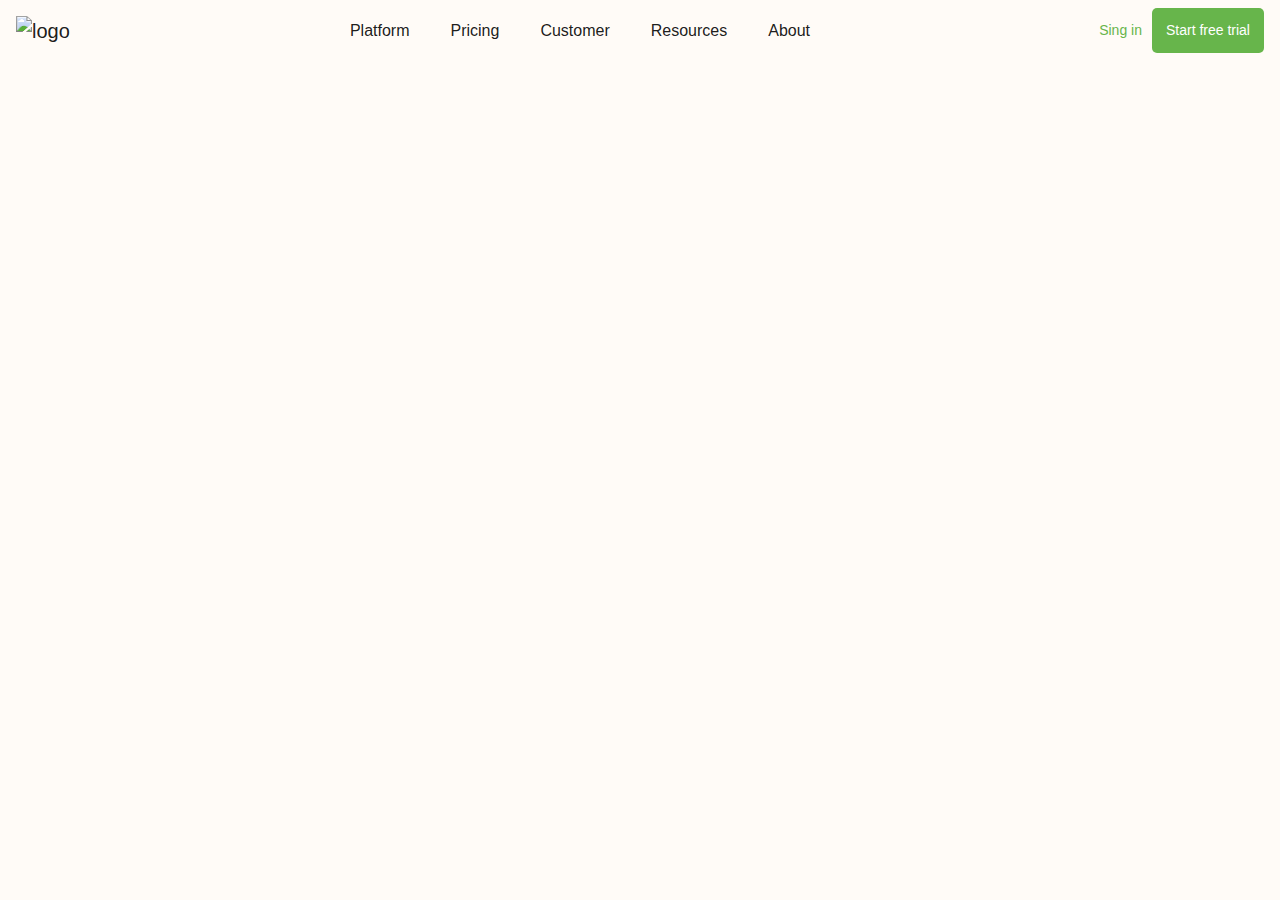
==== pricing.html @ 15e3e89c "Se agrega archivo de pricing y su css" ====
<!DOCTYPE html>
<html lang="en">
 <head>
    <meta charset="UTF-8">
    <meta name="viewport" content="width=device-width, initial-scale=1.0">
    <link href="https://fonts.googleapis.com/css2?family=Open+Sans&display=swap" rel="stylesheet"> 
     
    <link rel="stylesheet" href="https://stackpath.bootstrapcdn.com/bootstrap/4.4.1/css/bootstrap.min.css" integrity="sha384-Vkoo8x4CGsO3+Hhxv8T/Q5PaXtkKtu6ug5TOeNV6gBiFeWPGFN9MuhOf23Q9Ifjh" crossorigin="anonymous"><link href='https://fonts.googleapis.com/css?family=Alegreya Sans' rel='stylesheet'>
    <title>Matcha- Pricing</title>
    <link rel="stylesheet" href="pricing.css">
 </head>
 <body>
    <section class="nav">
        <nav class="navbar fixed-top navbar-expand-lg navbar-light ">
            <a class="navbar-brand" href="index.html">
                <img src="https://getmatcha.com/wp-content/themes/getmatcha/img/footer_logo.svg" alt="logo">
            </a>
            <button class="navbar-toggler" type="button" data-toggle="collapse" data-target="#navbarSupportedContent" aria-controls="navbarSupportedContent" aria-expanded="false" aria-label="Toggle navigation">
              <span class="navbar-toggler-icon"></span>
            </button>
          
            <div class="collapse navbar-collapse" id="navbarSupportedContent">
              <ul class="navbar-nav mx-auto">
                <li class="nav-item active">
                  <a class="nav-link" href="#">Platform <span class="sr-only">(current)</span></a>
                </li>
                <li class="nav-item active">
                  <a class="nav-link" href="#">Pricing</a>
                </li>
                <li class="nav-item active">
                    <a class="nav-link" href="#">Customer</a>
                </li>
                <li class="nav-item active">
                    <a class="nav-link" href="#">Resources</a>
                </li>
                <li class="nav-item active">
                    <a class="nav-link" href="#">About</a>
                </li>
                <!-- <li class="nav-item dropdown">
                  <a class="nav-link dropdown-toggle" href="#" id="navbarDropdown" role="button" data-toggle="dropdown" aria-haspopup="true" aria-expanded="false">
                    Dropdown
                  </a>
                  <div class="dropdown-menu" aria-labelledby="navbarDropdown">
                    <a class="dropdown-item" href="#">Action</a>
                    <a class="dropdown-item" href="#">Another action</a>
                    <div class="dropdown-divider"></div>
                    <a class="dropdown-item" href="#">Something else here</a>
                  </div>
                </li>
                <li class="nav-item">
                  <a class="nav-link disabled" href="#" tabindex="-1" aria-disabled="true">Disabled</a>
                </li> -->
              </ul>
              <form class="form-inline my-2 my-lg-0 userActions justify-content-end">
                <a href="">Sing in</a>
                <button type="submit">Start free trial </button>
              </form>
            </div>
          </nav>
    
    <script src="https://code.jquery.com/jquery-3.4.1.slim.min.js" integrity="sha384-J6qa4849blE2+poT4WnyKhv5vZF5SrPo0iEjwBvKU7imGFAV0wwj1yYfoRSJoZ+n" crossorigin="anonymous"></script>
    <script src="https://cdn.jsdelivr.net/npm/popper.js@1.16.0/dist/umd/popper.min.js" integrity="sha384-Q6E9RHvbIyZFJoft+2mJbHaEWldlvI9IOYy5n3zV9zzTtmI3UksdQRVvoxMfooAo" crossorigin="anonymous"></script>
    <script src="https://stackpath.bootstrapcdn.com/bootstrap/4.4.1/js/bootstrap.min.js" integrity="sha384-wfSDF2E50Y2D1uUdj0O3uMBJnjuUD4Ih7YwaYd1iqfktj0Uod8GCExl3Og8ifwB6" crossorigin="anonymous"></script>
 </body>
</html>
---- pricing.css ----
*{
    box-sizing: border-box;
    margin: 0;
    padding: 0;
}
body{
    background-color: #fffbf7;

}
.navbar {
    width: 100%;
    background-color: #fffbf7; 
  }

.nav_header{
    position: fixed;
    z-index: 100;
    top: 0;
    left: 0;
    right: 0;
    background-color: #fffbf7;
}
header{
    /*display: flex;*/
    margin-top: 20px;
    margin-left: 15px;
    margin-right: 15px;
    margin-bottom: 20px ;
    font-family: sans-serif;
    height: 45px;
    font-size: 0;
}
header>*{
    display: inline-block;
    height: 100%;
    vertical-align: middle;
    line-height: 45px;
}
.ulist{
    list-style: none;
}
ul li{
    display: inline-block;
    color: #025157;
    padding-right: 25px;
}
a{
    text-decoration: none;
    color: black;
}
.nav_bar{
    width: 70%;
    text-align: center;
    font-size: 16px;
}
.userActions{
    /* width: 15%; */
    text-align: right;
    font-size: 14px;
}
/* .userActions>*{
    margin-left: 10px;
    margin-right: 10px;
} */
.userActions a{
    color: #67b54b;
}
.userActions button{
    color: white;
    background-color: #67b54b;
    padding: 12px 14px 12px 14px;
    border: none;
    border-radius: 5px;
    margin-left: 10px;
}
.logo{
   width: 15%;
}
.logo>img{
    height: 100%;
}
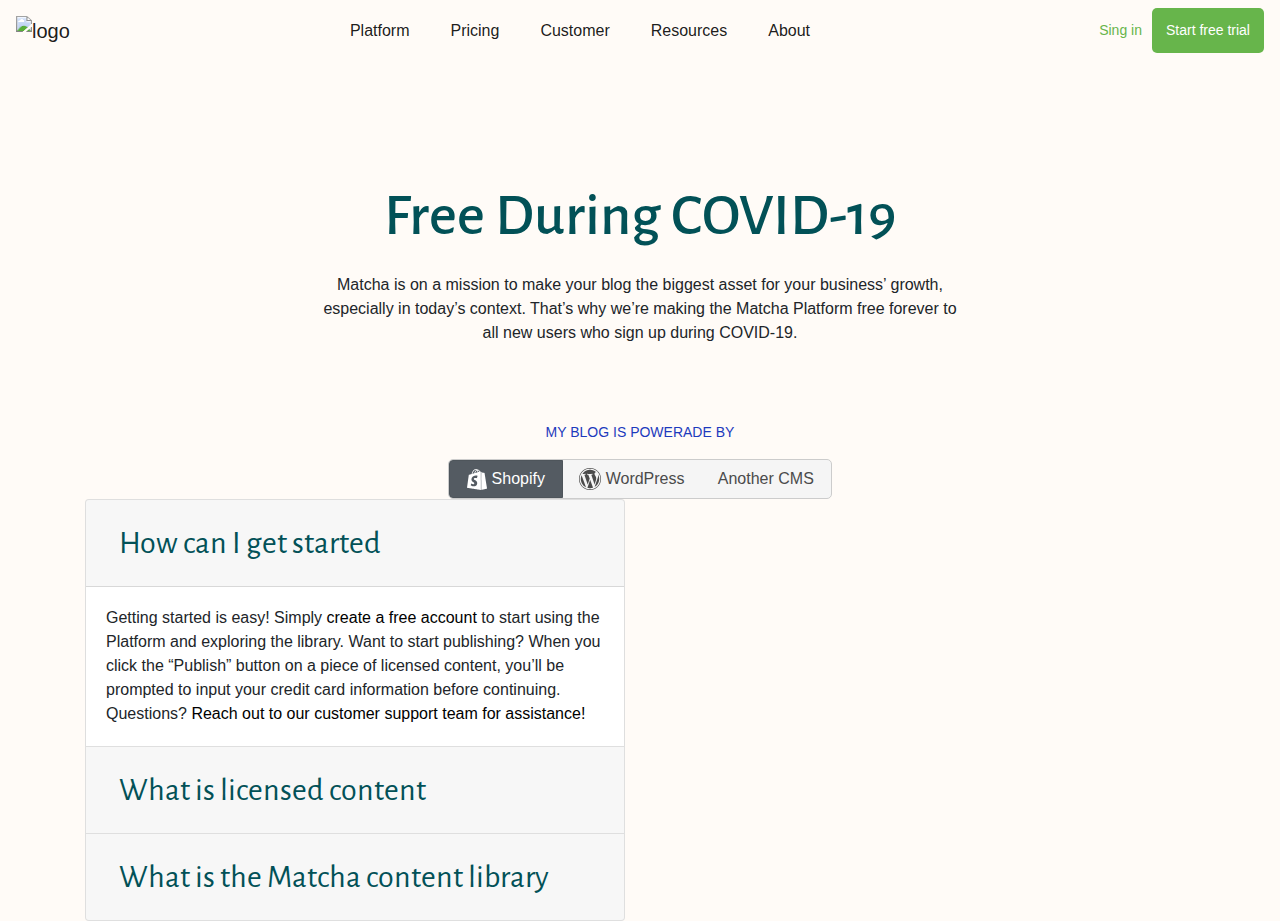
==== commit 8094e6dc: "se agrega seccion de Faq" ====
--- a/pricing.html
+++ b/pricing.html
@@ -4,10 +4,11 @@
     <meta charset="UTF-8">
     <meta name="viewport" content="width=device-width, initial-scale=1.0">
     <link href="https://fonts.googleapis.com/css2?family=Open+Sans&display=swap" rel="stylesheet"> 
-     
+    <link href='https://fonts.googleapis.com/css?family=Alegreya Sans' rel='stylesheet'>
     <link rel="stylesheet" href="https://stackpath.bootstrapcdn.com/bootstrap/4.4.1/css/bootstrap.min.css" integrity="sha384-Vkoo8x4CGsO3+Hhxv8T/Q5PaXtkKtu6ug5TOeNV6gBiFeWPGFN9MuhOf23Q9Ifjh" crossorigin="anonymous"><link href='https://fonts.googleapis.com/css?family=Alegreya Sans' rel='stylesheet'>
+    <link rel="stylesheet" href="pricing.css">
     <title>Matcha- Pricing</title>
-    <link rel="stylesheet" href="pricing.css">
+    
  </head>
  <body>
     <section class="nav">
@@ -57,7 +58,122 @@
               </form>
             </div>
           </nav>
-    
+        </section>
+        <main class="pricing">
+            <h1>Free During COVID-19</h1>
+            <p>Matcha is on a mission to make your blog the biggest asset for your
+                business’ growth, especially in today’s context. That’s why we’re
+                making the Matcha Platform free forever to all new users who sign up
+                during COVID-19.</p>
+             <p class="power">MY BLOG IS POWERADE BY</p>
+             <form action="">
+                <div class="btn-group buttons" role="group" aria-label="Basic example">
+                    <button type="button" class="btn btn-secondary active"><svg width="20" height="21" fill="none" xmlns="http://www.w3.org/2000/svg">
+                        <path
+                          fill-rule="evenodd"
+                          clip-rule="evenodd"
+                          d="M8.571.038c0 .02-.073.038-.163.038-.09 0-.163.017-.163.037 0 .021-.055.038-.123.038C8.055.151 8 .168 8 .19c0 .02-.037.038-.082.038-.045 0-.081.017-.081.037 0 .021-.033.038-.073.038-.04 0-.099.034-.131.076-.033.041-.088.075-.123.075s-.09.034-.122.076c-.033.041-.083.075-.112.075-.064 0-.99.851-.99.91 0 .023-.055.09-.123.148-.067.058-.122.13-.122.158 0 .028-.037.076-.082.106-.045.03-.081.085-.081.122 0 .037-.019.067-.041.067-.023 0-.041.03-.041.067 0 .037-.037.092-.082.122-.045.03-.081.085-.081.122 0 .037-.019.067-.041.067-.023 0-.041.034-.041.075 0 .042-.018.076-.04.076-.023 0-.042.034-.042.075 0 .042-.018.076-.04.076-.023 0-.041.034-.041.075 0 .042-.019.076-.041.076-.023 0-.04.034-.04.076 0 .041-.02.075-.042.075-.022 0-.04.051-.04.113 0 .063-.019.114-.041.114-.023 0-.041.034-.041.075 0 .042-.019.076-.041.076-.022 0-.04.05-.04.113 0 .062-.02.113-.042.113-.022 0-.04.051-.04.114 0 .062-.019.113-.041.113-.023 0-.041.051-.041.113 0 .063-.018.114-.04.114-.023 0-.042.05-.042.113 0 .062-.018.113-.04.113-.023 0-.041.068-.041.151 0 .083-.019.151-.041.151-.023 0-.04.085-.04.19 0 .184-.004.188-.123.188-.068 0-.123.017-.123.038 0 .02-.055.038-.122.038-.068 0-.123.017-.123.037 0 .021-.055.038-.122.038-.068 0-.123.017-.123.038 0 .02-.073.038-.163.038-.09 0-.163.017-.163.038 0 .02-.055.037-.123.037-.067 0-.122.017-.122.038 0 .02-.055.038-.123.038-.067 0-.122.017-.122.038 0 .02-.055.037-.122.037-.068 0-.123.017-.123.038 0 .02-.055.038-.122.038-.068 0-.123.017-.123.038 0 .02-.073.037-.163.037-.09 0-.163.017-.163.038 0 .021-.037.038-.082.038-.045 0-.082.017-.082.038 0 .02-.028.038-.063.038-.099 0-.263.175-.263.281 0 .053-.018.096-.04.096-.024 0-.042.114-.042.265 0 .15-.017.264-.04.264-.024 0-.041.126-.041.302s-.017.302-.041.302-.041.126-.041.303c0 .176-.017.302-.04.302-.024 0-.042.113-.042.264 0 .151-.017.264-.04.264-.024 0-.041.126-.041.303 0 .176-.017.302-.041.302s-.04.126-.04.302-.018.302-.042.302c-.023 0-.04.126-.04.302 0 .177-.018.302-.041.302-.024 0-.041.114-.041.265 0 .15-.018.264-.041.264-.024 0-.04.126-.04.302 0 .177-.018.303-.042.303-.023 0-.04.125-.04.302 0 .176-.017.302-.041.302s-.041.113-.041.264c0 .151-.018.265-.04.265-.025 0-.042.126-.042.302s-.017.302-.04.302c-.024 0-.041.126-.041.302s-.017.302-.041.302-.04.126-.04.302c0 .177-.018.302-.042.302-.023 0-.04.114-.04.265 0 .151-.018.264-.041.264-.024 0-.041.126-.041.303 0 .176-.017.302-.041.302s-.04.125-.04.302c0 .176-.018.302-.042.302-.023 0-.04.126-.04.302s-.017.302-.041.302-.041.114-.041.265c0 .15-.018.264-.04.264-.025 0-.042.126-.042.302 0 .177-.017.302-.04.302-.024 0-.041.126-.041.302 0 .177-.017.303-.041.303-.023 0-.041.085-.041.189v.188h.204c.112 0 .204.017.204.038 0 .02.092.038.204.038.112 0 .204.017.204.038 0 .02.11.037.245.037.136 0 .245.017.245.038 0 .021.109.038.245.038s.245.017.245.038c0 .02.109.037.245.037s.245.017.245.038c0 .021.092.038.204.038.112 0 .204.017.204.038 0 .02.109.038.245.038s.245.016.245.037c0 .021.109.038.245.038s.244.017.244.038c0 .02.11.038.245.038.136 0 .245.016.245.037 0 .021.11.038.245.038.136 0 .245.017.245.038 0 .02.092.038.204.038.112 0 .204.017.204.037 0 .021.11.038.245.038.136 0 .245.017.245.038 0 .021.109.038.245.038s.245.017.245.038c0 .02.109.037.245.037s.245.017.245.038c0 .021.108.038.245.038.136 0 .244.017.244.038 0 .02.092.037.204.037.113 0 .205.017.205.038 0 .021.108.038.244.038.137 0 .245.017.245.038 0 .02.11.037.245.037.136 0 .245.017.245.038 0 .021.109.038.245.038s.245.017.245.038c0 .02.092.038.204.038.112 0 .204.017.204.037 0 .021.109.038.245.038s.245.017.245.038c0 .02.109.038.245.038s.245.017.245.037c0 .021.109.038.245.038s.244.017.244.038c0 .021.11.038.245.038.136 0 .245.017.245.037 0 .021.092.038.204.038.113 0 .205.017.205.038 0 .021.108.038.244.038s.245.017.245.038c0 .02.11.037.245.037.136 0 .245.017.245.038 0 .021.109.038.245.038s.245.017.245.038c0 .02.092.037.204.037.112 0 .204.018.204.038 0 .021.073.038.163.038h.164v-9.237c0-7.956-.008-9.245-.059-9.292-.067-.062-.186-.072-.186-.016 0 .02-.055.038-.123.038-.067 0-.122.017-.122.038 0 .02-.055.037-.123.037-.067 0-.122.017-.122.038 0 .02-.037.038-.082.038-.054 0-.081-.025-.081-.076 0-.041-.019-.075-.041-.075-.023 0-.041-.051-.041-.113 0-.063-.018-.114-.04-.114-.023 0-.042-.034-.042-.075 0-.042-.018-.076-.04-.076-.023 0-.041-.034-.041-.075 0-.042-.019-.076-.041-.076-.023 0-.04-.034-.04-.076 0-.041-.02-.075-.042-.075-.022 0-.04-.03-.04-.067 0-.037-.037-.092-.082-.122-.045-.03-.082-.076-.082-.103 0-.069-.597-.615-.673-.615-.034 0-.061-.017-.061-.037 0-.021-.037-.038-.082-.038-.045 0-.082-.017-.082-.038 0-.02-.037-.038-.081-.038-.045 0-.082-.017-.082-.037 0-.021-.073-.038-.163-.038-.09 0-.164-.017-.164-.038 0-.021-.117-.038-.269-.038-.247 0-.279-.01-.384-.113-.063-.062-.14-.113-.17-.113-.031 0-.083-.034-.115-.076C10.049.261 9.99.227 9.95.227c-.04 0-.072-.017-.072-.038 0-.02-.037-.038-.082-.038-.045 0-.082-.017-.082-.038 0-.02-.055-.037-.122-.037-.068 0-.123-.017-.123-.038C9.47.015 9.293 0 9.02 0c-.272 0-.449.015-.449.038zm.572.68c0 .02.065.037.146.037.08 0 .173.026.207.057.054.05.054.063 0 .113a.213.213 0 01-.117.057c-.03 0-.081.034-.114.076-.032.041-.082.075-.112.075-.064 0-.5.397-.5.456 0 .024-.055.09-.122.148-.068.059-.123.13-.123.158 0 .029-.037.077-.081.107-.045.03-.082.08-.082.113 0 .032-.037.083-.082.113-.045.03-.081.085-.081.122 0 .037-.019.067-.041.067-.023 0-.041.034-.041.076 0 .041-.018.075-.04.075-.023 0-.042.034-.042.076 0 .041-.018.075-.04.075-.023 0-.041.034-.041.076 0 .042-.019.075-.041.075-.023 0-.04.034-.04.076 0 .042-.02.076-.042.076-.022 0-.04.05-.04.113 0 .062-.019.113-.041.113-.023 0-.041.051-.041.114 0 .062-.019.113-.041.113-.022 0-.04.05-.04.113 0 .062-.02.113-.042.113-.022 0-.04.068-.04.152 0 .083-.019.15-.041.15-.023 0-.041.044-.041.098 0 .124-.088.205-.222.205-.057 0-.105.017-.105.038 0 .02-.055.037-.122.037s-.122.017-.122.038c0 .02-.056.038-.123.038s-.122.017-.122.038c0 .02-.055.037-.123.037-.067 0-.122.017-.122.038 0 .02-.055.038-.123.038-.067 0-.122.017-.122.038 0 .02-.074.037-.163.037-.09 0-.164.017-.164.038 0 .021-.055.038-.122.038-.109 0-.123-.013-.123-.113 0-.063.019-.114.041-.114.023 0 .041-.05.041-.113 0-.062.018-.113.04-.113.023 0 .042-.051.042-.114 0-.062.018-.113.04-.113.023 0 .041-.05.041-.113 0-.062.019-.113.041-.113.023 0 .04-.034.04-.076 0-.042.02-.076.042-.076.022 0 .04-.05.04-.113 0-.062.019-.113.041-.113.023 0 .041-.034.041-.076 0-.041.019-.075.041-.075.022 0 .04-.034.04-.076 0-.041.02-.075.042-.075.022 0 .04-.034.04-.076 0-.041.019-.075.041-.075.023 0 .041-.034.041-.076 0-.042.018-.076.04-.076.023 0 .042-.03.042-.067 0-.037.036-.091.081-.121.045-.03.082-.085.082-.122 0-.037.018-.067.04-.067.023 0 .042-.027.042-.06 0-.034.055-.109.122-.167.067-.058.123-.126.123-.15 0-.026.055-.094.122-.152.067-.058.122-.125.122-.148 0-.059.6-.607.664-.607.03 0 .08-.034.112-.076.032-.041.087-.075.122-.075s.09-.034.123-.076c.032-.042.091-.076.131-.076.04 0 .073-.017.073-.037 0-.021.055-.038.122-.038.068 0 .123-.017.123-.038 0-.02.092-.038.204-.038.112 0 .204-.017.204-.037 0-.021.055-.038.122-.038.068 0 .123.017.123.038zm1.959.68c0 .02.037.037.082.037.045 0 .081.017.081.038 0 .02.028.038.063.038.076 0 .427.318.427.387 0 .027.037.074.082.104.045.03.081.084.081.121 0 .037.019.068.041.068.023 0 .041.034.041.075 0 .042.018.076.04.076.023 0 .042.034.042.075 0 .042.018.076.04.076.023 0 .041.034.041.075 0 .042.019.076.041.076.022 0 .04.05.04.113 0 .088-.017.113-.08.113-.046 0-.082.018-.082.038 0 .021-.056.038-.123.038s-.122.017-.122.038c0 .02-.074.038-.163.038-.09 0-.164.017-.164.037 0 .021-.073.038-.163.038h-.163v-.415c0-.252-.016-.416-.041-.416-.023 0-.041-.1-.041-.226s-.018-.227-.04-.227c-.023 0-.042-.051-.042-.113 0-.063-.018-.114-.04-.114-.023 0-.041-.05-.041-.113 0-.088.018-.113.081-.113.045 0 .082.017.082.037zm-.956.091c.032.03.058.098.058.151 0 .054.018.097.04.097.023 0 .042.068.042.151 0 .084.018.152.04.152.023 0 .041.1.041.226s.018.227.041.227c.025 0 .041.176.041.453v.453h-.123c-.067 0-.122.017-.122.038 0 .02-.055.038-.122.038-.068 0-.123.017-.123.038 0 .02-.055.037-.122.037-.068 0-.123.017-.123.038 0 .02-.055.038-.122.038-.068 0-.123.017-.123.038 0 .02-.073.037-.163.037-.09 0-.163.017-.163.038 0 .021-.055.038-.123.038-.067 0-.122.017-.122.038 0 .02-.055.038-.122.038-.068 0-.123.017-.123.037 0 .021-.055.038-.122.038-.068 0-.123.017-.123.038 0 .02-.055.038-.122.038-.068 0-.123-.017-.123-.038 0-.021.019-.038.041-.038.023 0 .04-.068.04-.151 0-.083.02-.151.042-.151.022 0 .04-.034.04-.076 0-.041.019-.075.041-.075.023 0 .041-.051.041-.113 0-.063.019-.114.041-.114.022 0 .04-.034.04-.075 0-.042.02-.076.042-.076.022 0 .04-.034.04-.075 0-.042.019-.076.041-.076.023 0 .041-.034.041-.076 0-.041.018-.075.04-.075.023 0 .042-.034.042-.076 0-.041.018-.075.04-.075.023 0 .041-.03.041-.067 0-.037.037-.092.082-.122.045-.03.082-.077.082-.106 0-.028.073-.116.163-.196.09-.08.163-.165.163-.189 0-.056.103-.151.164-.151.025 0 .117-.068.203-.151.087-.083.186-.151.222-.151.035 0 .064-.017.064-.038 0-.056.12-.046.187.016zm4.14 10.295v9.14h.122c.068 0 .123-.017.123-.037 0-.021.073-.038.163-.038.09 0 .163-.017.163-.038 0-.02.074-.038.163-.038.09 0 .164-.017.164-.037 0-.021.091-.038.204-.038.112 0 .204-.017.204-.038 0-.02.073-.038.163-.038.09 0 .163-.017.163-.038 0-.02.074-.037.164-.037.09 0 .163-.017.163-.038 0-.02.073-.038.163-.038.09 0 .163-.017.163-.038 0-.02.074-.037.164-.037.09 0 .163-.017.163-.038 0-.02.073-.038.163-.038.09 0 .163-.017.163-.038 0-.02.074-.037.164-.037.09 0 .163-.017.163-.038 0-.02.074-.038.163-.038.09 0 .164-.017.164-.038 0-.02.073-.038.163-.038.09 0 .163-.017.163-.037 0-.021.074-.038.163-.038.09 0 .164-.017.164-.038 0-.02.073-.038.163-.038.09 0 .163-.017.163-.037 0-.021.074-.038.163-.038.09 0 .164-.017.164-.038 0-.02.073-.038.163-.038.09 0 .163-.017.163-.037 0-.021.074-.038.163-.038.09 0 .164-.017.164-.038 0-.02.037-.038.081-.038.075 0 .082-.025.082-.302 0-.176-.017-.302-.04-.302-.024 0-.042-.1-.042-.227 0-.126-.018-.226-.04-.226-.024 0-.041-.114-.041-.265 0-.15-.018-.264-.041-.264-.023 0-.04-.113-.04-.264 0-.151-.018-.265-.042-.265-.023 0-.04-.113-.04-.264 0-.151-.018-.265-.041-.265-.023 0-.041-.1-.041-.226s-.018-.227-.041-.227c-.023 0-.04-.113-.04-.264 0-.151-.018-.265-.042-.265-.023 0-.04-.113-.04-.264 0-.151-.018-.264-.041-.264-.024 0-.041-.114-.041-.265 0-.15-.018-.264-.04-.264-.024 0-.042-.1-.042-.227 0-.126-.018-.226-.04-.226-.024 0-.041-.114-.041-.265 0-.15-.018-.264-.041-.264-.023 0-.041-.114-.041-.265 0-.15-.018-.264-.04-.264-.024 0-.042-.113-.042-.264 0-.151-.017-.265-.04-.265s-.041-.1-.041-.226-.018-.227-.041-.227c-.023 0-.04-.113-.04-.264 0-.151-.018-.265-.042-.265-.023 0-.04-.113-.04-.264 0-.151-.018-.264-.041-.264-.024 0-.041-.114-.041-.265 0-.151-.018-.264-.04-.264-.024 0-.042-.114-.042-.265 0-.15-.017-.264-.04-.264s-.041-.1-.041-.227c0-.126-.018-.226-.041-.226-.023 0-.041-.114-.041-.265 0-.15-.018-.264-.04-.264-.024 0-.042-.113-.042-.264 0-.152-.017-.265-.04-.265-.024 0-.041-.113-.041-.264 0-.151-.018-.265-.041-.265-.023 0-.04-.1-.04-.226s-.019-.227-.042-.227c-.023 0-.04-.113-.04-.264 0-.151-.018-.265-.041-.265-.024 0-.041-.113-.041-.264 0-.151-.018-.264-.041-.264-.023 0-.04-.114-.04-.265 0-.15-.018-.264-.042-.264-.022 0-.04-.1-.04-.227 0-.126-.019-.226-.041-.226-.024 0-.041-.114-.041-.265 0-.15-.018-.264-.04-.264-.024 0-.042-.114-.042-.265 0-.15-.017-.264-.04-.264-.024 0-.041-.113-.041-.264 0-.151-.018-.265-.041-.265-.023 0-.041-.068-.041-.15 0-.127-.014-.152-.082-.152-.045 0-.081-.017-.081-.038 0-.024-.32-.037-.879-.037h-.878l-.651-.605c-.359-.332-.661-.604-.673-.604-.012 0-.021 4.113-.021 9.14zM9.959 6.61c0 .02.074.037.163.037.09 0 .164.017.164.038 0 .021.047.038.105.038.119 0 .274.116.19.142-.029.009-.05.08-.05.163 0 .082-.019.148-.041.148-.023 0-.041.068-.041.151 0 .083-.018.151-.04.151-.023 0-.042.051-.042.114 0 .062-.018.113-.04.113-.023 0-.041.068-.041.151 0 .083-.019.151-.041.151-.023 0-.04.068-.04.151 0 .083-.02.151-.042.151-.022 0-.04.068-.04.151 0 .084-.019.152-.041.152-.023 0-.041.05-.041.113 0 .062-.019.113-.041.113-.022 0-.04.068-.04.151v.151h-.164c-.09 0-.163-.017-.163-.037 0-.021-.055-.038-.123-.038-.067 0-.122-.017-.122-.038 0-.02-.074-.038-.164-.038-.09 0-.163-.017-.163-.038 0-.023-.231-.037-.612-.037s-.612.014-.612.037c0 .021-.055.038-.123.038-.067 0-.122.017-.122.038 0 .02-.051.038-.114.038a.23.23 0 00-.172.075c-.032.042-.084.076-.114.076-.075 0-.172.094-.172.167 0 .033-.018.06-.04.06-.023 0-.041.033-.041.075 0 .042-.019.076-.041.076-.024 0-.04.135-.04.331 0 .288.01.339.08.386.046.03.082.077.082.105 0 .061.183.235.247.235.026 0 .099.051.162.113.062.063.14.114.17.114.031 0 .083.034.115.075.033.042.088.076.123.076s.09.034.122.075c.033.042.092.076.132.076.04 0 .072.017.072.038 0 .02.03.037.066.037.035 0 .116.051.18.114.062.062.136.113.162.113.027 0 .1.051.164.113.063.063.135.114.16.114.063 0 .656.554.656.614 0 .027.037.073.082.103.045.03.081.085.081.122 0 .037.019.067.041.067.023 0 .04.034.04.076 0 .041.02.075.042.075.022 0 .04.034.04.076 0 .041.019.075.041.075.023 0 .041.034.041.076 0 .041.019.075.041.075.022 0 .04.068.04.151 0 .084.02.152.042.152.023 0 .04.113.04.264 0 .151.018.264.041.264.024 0 .041.114.041.265 0 .15-.017.264-.04.264-.024 0-.042.126-.042.302s-.017.302-.04.302-.041.068-.041.152c0 .083-.019.15-.041.15-.022 0-.04.034-.04.076 0 .042-.02.076-.042.076-.022 0-.04.05-.04.113 0 .062-.019.113-.041.113-.023 0-.041.034-.041.076 0 .041-.018.075-.04.075-.023 0-.042.03-.042.068 0 .037-.036.091-.081.121-.045.03-.082.077-.082.104 0 .063-.595.614-.664.614-.029 0-.08.034-.111.075-.033.042-.088.076-.123.076s-.09.034-.122.075a.23.23 0 01-.173.076c-.062 0-.113.017-.113.038 0 .02-.037.038-.082.038-.045 0-.081.017-.081.037 0 .021-.055.038-.123.038-.067 0-.122.017-.122.038 0 .021-.123.038-.286.038-.163 0-.286.016-.286.037 0 .023-.177.038-.449.038s-.449-.015-.449-.038c0-.021-.122-.037-.285-.037-.164 0-.286-.017-.286-.038 0-.021-.074-.038-.163-.038-.09 0-.164-.017-.164-.038 0-.02-.055-.037-.122-.037s-.123-.017-.123-.038c0-.021-.036-.038-.081-.038-.045 0-.082-.017-.082-.038 0-.02-.055-.038-.122-.038-.068 0-.123-.017-.123-.037 0-.021-.032-.038-.072-.038-.04 0-.1-.034-.132-.076-.032-.041-.091-.075-.131-.075-.04 0-.073-.017-.073-.038 0-.02-.033-.038-.072-.038-.04 0-.1-.034-.132-.075-.032-.042-.083-.076-.112-.076-.096 0-.337-.256-.337-.357 0-.053.018-.096.04-.096.023 0 .042-.068.042-.151 0-.083.018-.151.04-.151.023 0 .041-.085.041-.19 0-.103.019-.188.041-.188.023 0 .041-.068.041-.151 0-.083.018-.151.04-.151.023 0 .042-.068.042-.151 0-.083.018-.151.04-.151.023 0 .041-.068.041-.151 0-.126.014-.151.082-.151.045 0 .082.017.082.037 0 .021.032.038.072.038.04 0 .1.034.132.076.032.041.091.075.131.075.04 0 .073.017.073.038 0 .02.036.038.081.038.045 0 .082.017.082.038 0 .02.037.037.082.037.044 0 .081.017.081.038 0 .02.037.038.082.038.045 0 .081.017.081.038 0 .02.056.037.123.037s.122.017.122.038c0 .02.055.038.123.038.067 0 .122.017.122.038 0 .02.074.037.164.037.09 0 .163.018.163.038 0 .022.122.038.286.038.163 0 .285-.016.285-.038 0-.02.047-.037.103-.037.116 0 .469-.299.469-.396 0-.032.018-.058.04-.058.025 0 .041-.138.041-.34 0-.201-.016-.34-.04-.34-.023 0-.041-.034-.041-.075 0-.042-.019-.076-.041-.076-.023 0-.041-.025-.041-.057 0-.07-.671-.698-.745-.698-.03 0-.08-.034-.112-.076-.032-.041-.084-.075-.115-.075s-.108-.051-.17-.114c-.064-.062-.136-.113-.16-.113-.064 0-.82-.706-.82-.765 0-.027-.037-.074-.082-.103-.045-.03-.082-.085-.082-.122 0-.037-.018-.067-.04-.067-.023 0-.041-.051-.041-.114 0-.062-.019-.113-.041-.113-.023 0-.04-.051-.04-.113 0-.063-.02-.114-.042-.114-.022 0-.04-.085-.04-.189 0-.103-.019-.188-.041-.188-.025 0-.041-.177-.041-.454 0-.276.016-.453.04-.453.023 0 .041-.1.041-.226s.019-.227.041-.227c.023 0 .041-.068.041-.151 0-.083.018-.151.04-.151.023 0 .042-.034.042-.076 0-.041.018-.075.04-.075.023 0 .041-.051.041-.114 0-.062.019-.113.041-.113.023 0 .041-.034.041-.075 0-.042.018-.076.04-.076.023 0 .042-.03.042-.067 0-.037.036-.092.081-.122.045-.03.082-.08.082-.113 0-.032.037-.083.081-.113.045-.03.082-.077.082-.104 0-.063.759-.765.827-.765.03 0 .08-.034.112-.076.032-.041.091-.075.131-.075.04 0 .073-.017.073-.038 0-.02.037-.038.082-.038.045 0 .081-.017.081-.038 0-.02.037-.037.082-.037.045 0 .082-.017.082-.038 0-.02.036-.038.081-.038.045 0 .082-.017.082-.038 0-.02.037-.037.081-.037.045 0 .082-.017.082-.038 0-.02.055-.038.122-.038.068 0 .123-.017.123-.038 0-.02.055-.037.122-.037.068 0 .123-.017.123-.038 0-.021.073-.038.163-.038.09 0 .163-.017.163-.038 0-.02.11-.038.245-.038.136 0 .245-.016.245-.037 0-.024.286-.038.776-.038.49 0 .775.014.775.038z"
+                          fill="currentColor"
+                        />
+                      </svg> Shopify </button>
+                    <button type="button" class="btn btn-secondary"><svg width="22" height="22" fill="none" xmlns="http://www.w3.org/2000/svg">
+                        <path
+                          fill-rule="evenodd"
+                          clip-rule="evenodd"
+                          d="M9.828.033c0 .019-.108.032-.26.032-.152 0-.26.014-.26.033 0 .018-.074.032-.163.032-.09 0-.163.015-.163.033 0 .018-.073.032-.162.032-.09 0-.163.015-.163.033 0 .018-.073.032-.163.032-.09 0-.163.015-.163.033 0 .018-.058.032-.13.032-.071 0-.13.015-.13.033 0 .018-.044.033-.098.033-.053 0-.097.014-.097.032 0 .018-.044.033-.098.033-.054 0-.098.014-.098.032 0 .018-.043.033-.097.033-.054 0-.098.014-.098.032 0 .018-.044.033-.097.033-.054 0-.098.014-.098.032 0 .018-.044.033-.098.033-.053 0-.097.015-.097.032 0 .018-.044.033-.098.033-.054 0-.098.015-.098.033 0 .017-.029.032-.065.032-.035 0-.065.015-.065.033 0 .018-.03.032-.065.032-.036 0-.065.015-.065.033 0 .018-.044.032-.098.032-.053 0-.097.015-.097.033 0 .018-.03.032-.065.032-.036 0-.065.015-.065.033 0 .018-.03.032-.065.032-.036 0-.066.015-.066.033 0 .018-.029.033-.065.033-.035 0-.065.014-.065.032 0 .018-.029.033-.065.033-.036 0-.065.014-.065.032 0 .018-.03.033-.065.033-.036 0-.065.014-.065.032 0 .018-.026.033-.058.033s-.079.03-.105.065c-.026.036-.073.065-.105.065-.031 0-.058.015-.058.032 0 .018-.029.033-.065.033-.035 0-.065.015-.065.033 0 .017-.026.032-.058.032-.031 0-.079.03-.104.065-.026.036-.07.065-.098.065-.028 0-.072.03-.098.065-.026.036-.07.065-.097.065-.028 0-.072.03-.098.066-.026.035-.067.065-.092.065-.024 0-.086.044-.136.097-.05.054-.109.098-.13.098-.021 0-.08.044-.13.098-.05.053-.108.097-.13.097-.02 0-.108.073-.196.163-.087.09-.174.163-.193.163-.046 0-1.108 1.062-1.108 1.108 0 .02-.074.106-.163.193-.09.088-.163.176-.163.197 0 .02-.044.079-.097.129-.054.05-.098.109-.098.13 0 .021-.044.08-.098.13-.053.05-.097.112-.097.136 0 .025-.03.066-.065.092-.036.026-.066.07-.066.098 0 .028-.029.071-.065.097-.035.026-.065.07-.065.098 0 .028-.029.072-.065.098-.036.025-.065.073-.065.104 0 .032-.015.058-.032.058-.018 0-.033.03-.033.065 0 .036-.015.065-.033.065-.017 0-.032.027-.032.058 0 .032-.03.08-.065.105-.036.026-.065.073-.065.105s-.015.058-.033.058c-.018 0-.032.03-.032.065 0 .036-.015.065-.033.065-.018 0-.032.03-.032.065 0 .036-.015.065-.033.065-.018 0-.032.03-.032.065 0 .036-.015.065-.033.065-.018 0-.033.03-.033.066 0 .035-.014.065-.032.065-.018 0-.033.029-.033.065 0 .036-.014.065-.032.065-.018 0-.033.03-.033.065 0 .036-.014.065-.032.065-.018 0-.033.044-.033.098 0 .053-.014.097-.032.097-.018 0-.033.03-.033.065 0 .036-.015.065-.032.065-.018 0-.033.044-.033.098 0 .054-.015.098-.033.098-.017 0-.032.044-.032.097 0 .054-.015.098-.033.098-.018 0-.032.03-.032.065 0 .036-.015.065-.033.065-.018 0-.032.044-.032.098 0 .053-.015.097-.033.097-.018 0-.032.059-.032.13 0 .072-.015.13-.033.13-.018 0-.032.045-.032.098 0 .054-.015.098-.033.098-.018 0-.033.059-.033.13 0 .072-.014.13-.032.13-.018 0-.033.059-.033.13 0 .072-.014.13-.032.13-.018 0-.033.074-.033.163 0 .09-.014.163-.032.163-.018 0-.033.087-.033.195 0 .109-.014.196-.032.196-.02 0-.033.108-.033.26 0 .152-.013.26-.032.26C.01 9.828 0 10.241 0 11c0 .76.011 1.172.033 1.172.019 0 .032.108.032.26 0 .152.014.26.033.26.018 0 .032.087.032.196 0 .108.015.195.033.195.018 0 .032.073.032.163 0 .09.015.162.033.162.018 0 .032.059.032.13 0 .072.015.13.033.13.018 0 .032.06.032.13 0 .072.015.131.033.131.018 0 .033.044.033.098 0 .053.014.097.032.097.018 0 .033.059.033.13 0 .072.014.13.032.13.018 0 .033.03.033.066 0 .036.014.065.032.065.018 0 .033.044.033.097 0 .054.014.098.032.098.018 0 .033.044.033.098 0 .053.015.097.032.097.018 0 .033.044.033.098 0 .054.015.098.033.098.017 0 .032.029.032.065 0 .035.015.065.033.065.018 0 .032.03.032.065 0 .036.015.065.033.065.018 0 .032.044.032.098 0 .053.015.097.033.097.018 0 .032.03.032.065 0 .036.015.065.033.065.018 0 .032.03.032.066 0 .035.015.065.033.065.018 0 .033.029.033.065 0 .036.014.065.032.065.018 0 .033.029.033.065 0 .036.014.065.032.065.018 0 .033.03.033.065 0 .036.014.065.032.065.018 0 .033.026.033.058s.03.079.065.105c.036.026.065.073.065.105 0 .031.015.057.032.057.018 0 .033.03.033.066 0 .035.015.065.033.065.017 0 .032.026.032.058s.03.079.065.104c.036.026.065.07.065.098 0 .028.03.072.065.098.036.026.065.07.065.097 0 .028.03.072.066.098.035.026.065.067.065.092 0 .024.044.086.097.136.054.05.098.108.098.13 0 .021.044.08.098.13.053.05.097.108.097.13 0 .02.073.108.163.196.09.087.163.174.163.193 0 .046 1.062 1.108 1.108 1.108.02 0 .106.074.193.163.088.09.176.163.197.163.02 0 .079.044.129.097.05.054.109.098.13.098.021 0 .08.044.13.098.05.053.112.097.136.097.025 0 .066.03.092.065.026.036.07.066.098.066.028 0 .071.029.097.065.026.035.07.065.098.065.028 0 .072.029.098.065.025.036.073.065.104.065.032 0 .058.015.058.032 0 .018.03.033.065.033.036 0 .065.015.065.032 0 .018.027.033.058.033.032 0 .08.03.105.065.026.036.073.065.105.065s.058.015.058.033c0 .018.03.032.065.032.036 0 .065.015.065.033 0 .018.03.032.065.032.036 0 .065.015.065.033 0 .018.03.032.065.032.036 0 .065.015.065.033 0 .018.03.033.066.033.035 0 .065.014.065.032 0 .018.029.033.065.033.036 0 .065.014.065.032 0 .018.044.033.097.033.054 0 .098.014.098.032 0 .018.03.033.065.033.036 0 .065.015.065.032 0 .018.044.033.098.033.054 0 .098.015.098.032 0 .018.029.033.065.033.035 0 .065.015.065.033 0 .017.044.032.097.032.054 0 .098.015.098.033 0 .018.044.032.098.032.053 0 .097.015.097.033 0 .018.044.032.098.032.054 0 .097.015.097.033 0 .018.044.032.098.032.054 0 .098.015.098.033 0 .018.058.032.13.032.072 0 .13.015.13.033 0 .018.044.033.098.033.053 0 .097.014.097.032 0 .018.074.033.163.033.09 0 .163.014.163.032 0 .018.073.033.163.033.089 0 .162.014.162.032 0 .018.073.033.163.033.09 0 .163.014.163.032 0 .02.108.033.26.033.152 0 .26.014.26.033 0 .02.413.032 1.172.032.76 0 1.172-.012 1.172-.032s.097-.033.227-.033.228-.014.228-.033c0-.018.087-.032.195-.032.109 0 .196-.015.196-.033 0-.018.073-.032.162-.032.09 0 .163-.015.163-.033 0-.018.059-.032.13-.032.072 0 .13-.015.13-.033 0-.018.06-.032.13-.032.072 0 .13-.015.13-.033 0-.018.06-.032.131-.032.072 0 .13-.015.13-.033 0-.018.044-.033.098-.033.054 0 .098-.014.098-.032 0-.018.043-.033.097-.033.054 0 .098-.014.098-.032 0-.018.044-.033.097-.033.054 0 .098-.014.098-.032 0-.018.044-.033.098-.033.053 0 .097-.015.097-.032 0-.018.03-.033.065-.033.036 0 .066-.015.066-.032 0-.018.043-.033.097-.033.054 0 .098-.015.098-.033 0-.017.03-.032.065-.032.036 0 .065-.015.065-.033 0-.018.03-.032.065-.032.036 0 .065-.015.065-.033 0-.018.044-.032.098-.032.053 0 .097-.015.097-.033 0-.018.03-.032.066-.032.035 0 .065-.015.065-.033 0-.018.029-.032.065-.032.036 0 .065-.015.065-.033 0-.018.029-.033.065-.033.036 0 .065-.014.065-.032 0-.018.026-.033.058-.033s.079-.029.105-.065c.026-.036.073-.065.105-.065.031 0 .057-.014.057-.032 0-.018.03-.033.066-.033.035 0 .064-.015.064-.033 0-.017.027-.032.058-.032.032 0 .08-.03.105-.065.026-.036.073-.065.105-.065s.058-.015.058-.033c0-.018.026-.032.058-.032s.079-.03.105-.065c.026-.036.067-.066.091-.066.025 0 .086-.043.137-.097.05-.054.11-.098.136-.098.024 0 .066-.029.091-.065.026-.036.067-.065.091-.065.025 0 .1-.058.17-.13.069-.072.142-.13.162-.13.02 0 .108-.073.196-.163.087-.09.174-.163.193-.163.046 0 .978-.932.978-.978 0-.02.074-.106.163-.193.09-.087.163-.176.163-.196 0-.02.058-.094.13-.162.072-.07.13-.145.13-.17 0-.024.03-.065.065-.09.036-.026.065-.068.065-.092 0-.025.044-.086.098-.137.054-.05.098-.114.098-.143 0-.028.014-.052.032-.052.018 0 .033-.026.033-.058s.029-.079.065-.105c.035-.025.065-.07.065-.097 0-.028.03-.072.065-.098.036-.026.065-.073.065-.105 0-.031.015-.058.032-.058.018 0 .033-.029.033-.064 0-.036.015-.066.033-.066.018 0 .032-.026.032-.058 0-.031.03-.079.065-.104.036-.026.065-.073.065-.105s.015-.058.033-.058c.018 0 .032-.03.032-.065 0-.036.015-.065.033-.065.018 0 .032-.03.032-.065 0-.036.015-.065.033-.065.018 0 .033-.03.033-.066 0-.035.014-.065.032-.065.018 0 .033-.043.033-.097 0-.054.014-.098.032-.098.018 0 .033-.03.033-.065 0-.036.014-.065.032-.065.018 0 .033-.03.033-.065 0-.036.015-.065.032-.065.018 0 .033-.044.033-.098 0-.054.015-.097.032-.097.018 0 .033-.03.033-.066 0-.035.015-.065.033-.065.017 0 .032-.044.032-.097 0-.054.015-.098.033-.098.018 0 .032-.044.032-.098 0-.053.015-.097.033-.097.018 0 .032-.044.032-.098 0-.053.015-.098.033-.098.018 0 .032-.043.032-.097 0-.054.015-.098.033-.098.018 0 .032-.058.032-.13 0-.072.015-.13.033-.13.018 0 .033-.059.033-.13 0-.072.014-.13.032-.13.018 0 .033-.059.033-.13 0-.072.014-.13.032-.13.018 0 .033-.074.033-.163 0-.09.014-.163.032-.163.018 0 .033-.087.033-.196 0-.108.014-.195.032-.195.02 0 .033-.108.033-.26 0-.152.014-.26.033-.26.02 0 .032-.391.032-1.107s-.012-1.107-.032-1.107-.033-.108-.033-.26c0-.152-.014-.26-.033-.26-.018 0-.032-.087-.032-.195 0-.109-.015-.196-.033-.196-.018 0-.032-.073-.032-.162 0-.09-.015-.163-.033-.163-.018 0-.032-.059-.032-.13 0-.072-.015-.13-.033-.13-.018 0-.032-.06-.032-.13 0-.072-.015-.13-.033-.13-.018 0-.032-.06-.032-.131 0-.072-.015-.13-.033-.13-.018 0-.033-.044-.033-.098 0-.054-.014-.098-.032-.098-.018 0-.033-.043-.033-.097 0-.054-.014-.098-.032-.098-.018 0-.033-.044-.033-.097 0-.054-.014-.098-.032-.098-.018 0-.033-.044-.033-.098 0-.053-.015-.097-.032-.097-.018 0-.033-.03-.033-.065 0-.036-.015-.066-.032-.066-.018 0-.033-.043-.033-.097 0-.054-.015-.098-.033-.098-.017 0-.032-.03-.032-.065 0-.036-.015-.065-.033-.065-.018 0-.032-.03-.032-.065 0-.036-.015-.065-.033-.065-.018 0-.032-.044-.032-.098 0-.053-.015-.097-.033-.097-.018 0-.032-.03-.032-.065 0-.036-.015-.066-.033-.066-.018 0-.032-.029-.032-.065 0-.035-.015-.065-.033-.065-.018 0-.033-.029-.033-.065 0-.036-.014-.065-.032-.065-.018 0-.033-.026-.033-.058s-.029-.079-.065-.105c-.036-.025-.065-.073-.065-.104 0-.032-.014-.058-.032-.058-.018 0-.033-.03-.033-.065 0-.036-.015-.066-.033-.066-.017 0-.032-.026-.032-.057 0-.032-.03-.08-.065-.105-.036-.026-.065-.073-.065-.105s-.015-.058-.033-.058c-.018 0-.032-.026-.032-.058s-.03-.079-.065-.105c-.036-.026-.066-.067-.066-.091 0-.025-.043-.086-.097-.137-.054-.05-.098-.11-.098-.136 0-.024-.029-.066-.065-.091-.036-.026-.065-.067-.065-.091 0-.025-.058-.1-.13-.17-.072-.068-.13-.142-.13-.162 0-.02-.073-.108-.163-.196-.09-.087-.163-.174-.163-.193 0-.046-.932-.978-.978-.978-.02 0-.106-.074-.193-.163-.087-.09-.176-.163-.196-.163-.02 0-.094-.058-.162-.13-.07-.071-.145-.13-.17-.13-.024 0-.065-.03-.09-.065-.026-.036-.068-.065-.092-.065-.025 0-.086-.044-.137-.098-.05-.054-.11-.098-.136-.098-.024 0-.065-.029-.091-.065-.026-.035-.073-.065-.105-.065s-.058-.014-.058-.032c0-.018-.026-.033-.058-.033s-.079-.03-.105-.065c-.026-.036-.073-.065-.105-.065-.031 0-.058-.015-.058-.033 0-.017-.026-.032-.057-.032-.032 0-.08-.03-.105-.065-.026-.036-.073-.065-.105-.065s-.058-.015-.058-.033c0-.018-.03-.032-.065-.032-.036 0-.065-.015-.065-.033 0-.018-.03-.032-.065-.032-.036 0-.065-.015-.065-.033 0-.018-.03-.032-.065-.032-.036 0-.065-.015-.065-.033 0-.018-.03-.033-.066-.033-.035 0-.065-.014-.065-.032 0-.018-.043-.033-.097-.033-.054 0-.098-.014-.098-.032 0-.018-.03-.033-.065-.033-.036 0-.065-.014-.065-.032 0-.018-.03-.033-.065-.033-.036 0-.065-.014-.065-.032 0-.018-.044-.033-.098-.033-.054 0-.097-.015-.097-.032 0-.018-.03-.033-.066-.033-.035 0-.065-.015-.065-.033 0-.017-.044-.032-.097-.032-.054 0-.098-.015-.098-.033 0-.018-.044-.032-.098-.032-.053 0-.097-.015-.097-.033 0-.018-.044-.032-.098-.032-.053 0-.098-.015-.098-.033 0-.018-.043-.032-.097-.032-.054 0-.098-.015-.098-.033 0-.018-.058-.032-.13-.032-.072 0-.13-.015-.13-.033 0-.018-.044-.033-.098-.033-.053 0-.097-.014-.097-.032 0-.018-.074-.033-.163-.033-.09 0-.163-.014-.163-.032 0-.018-.073-.033-.162-.033-.09 0-.163-.014-.163-.032 0-.018-.074-.033-.163-.033-.09 0-.163-.014-.163-.032 0-.02-.108-.033-.26-.033-.152 0-.26-.013-.26-.032C12.172.01 11.759 0 11 0c-.76 0-1.172.011-1.172.033zm2.279.65c0 .02.108.033.26.033.152 0 .26.014.26.033 0 .017.073.032.163.032.09 0 .163.015.163.033 0 .018.073.032.162.032.09 0 .163.015.163.033 0 .018.059.032.13.032.072 0 .13.015.13.033 0 .018.059.032.13.032.072 0 .13.015.13.033 0 .018.045.032.098.032.054 0 .098.015.098.033 0 .018.059.033.13.033.072 0 .13.014.13.032 0 .018.03.033.066.033.035 0 .065.014.065.032 0 .018.044.033.097.033.054 0 .098.014.098.032 0 .018.044.033.098.033.053 0 .097.014.097.032 0 .018.03.033.065.033.036 0 .065.015.065.032 0 .018.044.033.098.033.054 0 .098.015.098.032 0 .018.029.033.065.033.035 0 .065.015.065.033 0 .017.03.032.065.032.036 0 .065.015.065.033 0 .018.03.032.065.032.036 0 .065.015.065.033 0 .018.03.032.065.032.036 0 .065.015.065.033 0 .018.03.032.065.032.036 0 .066.015.066.033 0 .018.029.032.065.032.035 0 .065.015.065.033 0 .018.029.033.065.033.036 0 .065.014.065.032 0 .018.03.033.065.033.036 0 .065.014.065.032 0 .018.026.033.058.033s.079.029.105.065c.026.036.07.065.097.065.028 0 .072.03.098.065.026.036.073.065.105.065s.058.015.058.033c0 .018.023.032.052.032.028 0 .093.044.143.098.05.054.111.097.136.097.025 0 .066.03.092.066.026.035.067.065.09.065.025 0 .101.058.17.13.069.071.142.13.162.13.02 0 .123.088.229.195.105.108.207.196.226.196.045 0 .717.672.717.717 0 .019.088.12.196.226.107.106.195.209.195.229 0 .02.059.093.13.162.072.069.13.145.13.17 0 .023.03.064.065.09.036.026.066.07.066.098 0 .028.029.072.065.097.035.026.065.07.065.098 0 .028.029.072.065.098.036.026.065.07.065.097 0 .028.03.072.065.098.036.026.065.073.065.105s.015.058.033.058c.017 0 .032.026.032.058 0 .031.03.079.065.104.036.026.065.073.065.105s.015.058.033.058c.018 0 .032.03.032.065 0 .036.015.065.033.065.018 0 .032.03.032.065 0 .036.015.066.033.066.018 0 .033.029.033.065 0 .035.014.065.032.065.018 0 .033.029.033.065 0 .036.014.065.032.065.018 0 .033.03.033.065 0 .036.014.065.032.065.018 0 .033.03.033.065 0 .036.015.065.032.065.018 0 .033.03.033.065 0 .036.015.065.032.065.018 0 .033.044.033.098 0 .054.015.098.033.098.018 0 .032.029.032.065 0 .036.015.065.033.065.018 0 .032.044.032.097 0 .054.015.098.033.098.018 0 .032.044.032.098 0 .053.015.097.033.097.018 0 .032.044.032.098 0 .054.015.098.033.098.018 0 .032.044.032.097 0 .054.015.098.033.098.018 0 .033.044.033.098 0 .053.014.097.032.097.018 0 .033.059.033.13 0 .072.014.13.032.13.018 0 .033.06.033.13 0 .072.014.13.032.13.018 0 .033.074.033.164 0 .09.015.162.032.162.018 0 .033.087.033.196 0 .108.014.195.032.195.02 0 .033.108.033.26 0 .152.014.26.033.26.02 0 .032.37.032 1.042 0 .673-.011 1.041-.032 1.041-.02 0-.033.109-.033.26 0 .153-.014.261-.032.261-.019 0-.033.087-.033.195 0 .109-.015.196-.033.196-.017 0-.032.073-.032.162 0 .09-.015.163-.033.163-.018 0-.032.059-.032.13 0 .072-.015.13-.033.13-.018 0-.032.059-.032.13 0 .072-.015.13-.033.13-.018 0-.032.045-.032.098 0 .054-.015.098-.033.098-.018 0-.032.044-.032.098 0 .053-.015.097-.033.097-.018 0-.033.044-.033.098 0 .054-.014.098-.032.098-.018 0-.033.044-.033.097 0 .054-.014.098-.032.098-.018 0-.033.044-.033.098 0 .053-.014.097-.032.097-.018 0-.033.03-.033.065 0 .036-.014.065-.032.065-.018 0-.033.044-.033.098 0 .054-.015.098-.033.098-.017 0-.032.029-.032.065 0 .035-.015.065-.033.065-.017 0-.032.03-.032.065 0 .036-.015.065-.033.065-.018 0-.032.03-.032.065 0 .036-.015.065-.033.065-.018 0-.032.03-.032.065 0 .036-.015.065-.033.065-.018 0-.032.03-.032.065 0 .036-.015.066-.033.066-.018 0-.033.029-.033.065 0 .035-.014.065-.032.065-.018 0-.033.029-.033.065 0 .036-.014.065-.032.065-.018 0-.033.026-.033.058s-.029.079-.065.105c-.036.025-.065.072-.065.104s-.015.058-.032.058c-.018 0-.033.026-.033.058s-.03.08-.065.105c-.036.026-.065.07-.065.098 0 .027-.03.072-.065.097-.036.026-.065.07-.065.098 0 .028-.03.072-.065.098-.036.025-.066.07-.066.097 0 .028-.029.072-.065.098-.035.026-.065.067-.065.09 0 .025-.058.101-.13.17-.071.069-.13.142-.13.162 0 .02-.088.123-.195.229-.108.105-.196.207-.196.226 0 .045-.672.717-.717.717-.019 0-.12.088-.226.196-.106.107-.209.195-.229.195-.02 0-.093.059-.162.13-.069.072-.145.13-.17.13-.023 0-.064.03-.09.066-.026.035-.07.065-.098.065-.028 0-.072.029-.098.065-.025.035-.07.065-.097.065-.028 0-.072.029-.098.065-.026.036-.07.065-.097.065-.028 0-.072.03-.098.065-.026.036-.073.065-.105.065s-.058.015-.058.033c0 .017-.026.032-.058.032s-.079.03-.104.065c-.026.036-.073.065-.105.065s-.058.015-.058.033c0 .018-.03.032-.065.032-.036 0-.065.015-.065.033 0 .018-.03.032-.065.032-.036 0-.066.015-.066.033 0 .018-.029.033-.065.033-.035 0-.065.014-.065.032 0 .018-.029.033-.065.033-.036 0-.065.014-.065.032 0 .018-.03.033-.065.033-.036 0-.065.014-.065.032 0 .018-.03.033-.065.033-.036 0-.065.015-.065.032 0 .018-.03.033-.065.033-.036 0-.065.015-.065.032 0 .018-.044.033-.098.033-.054 0-.098.015-.098.033 0 .018-.029.032-.065.032-.036 0-.065.015-.065.033 0 .018-.044.032-.098.032-.053 0-.097.015-.097.033 0 .018-.044.032-.098.032-.053 0-.097.015-.097.033 0 .018-.044.032-.098.032-.054 0-.098.015-.098.033 0 .018-.044.032-.097.032-.054 0-.098.015-.098.033 0 .018-.044.033-.098.033-.053 0-.097.014-.097.032 0 .018-.059.033-.13.033-.072 0-.13.014-.13.032 0 .018-.06.033-.13.033-.072 0-.13.014-.13.032 0 .018-.074.033-.164.033-.09 0-.162.015-.162.032 0 .018-.087.033-.196.033-.108 0-.195.014-.195.032 0 .02-.098.033-.228.033s-.227.014-.227.033c0 .02-.391.032-1.107.032s-1.107-.011-1.107-.032c0-.02-.108-.033-.26-.033-.152 0-.26-.014-.26-.032 0-.018-.073-.033-.163-.033-.09 0-.163-.015-.163-.033 0-.017-.073-.032-.162-.032-.09 0-.163-.015-.163-.033 0-.018-.059-.032-.13-.032-.072 0-.13-.015-.13-.033 0-.018-.059-.032-.13-.032-.072 0-.13-.015-.13-.033 0-.018-.045-.032-.098-.032-.054 0-.098-.015-.098-.033 0-.018-.059-.032-.13-.032-.072 0-.13-.015-.13-.033 0-.018-.044-.033-.098-.033-.054 0-.098-.014-.098-.032 0-.018-.029-.033-.065-.033-.036 0-.065-.014-.065-.032 0-.018-.044-.033-.098-.033-.053 0-.097-.014-.097-.032 0-.018-.03-.033-.065-.033-.036 0-.065-.014-.065-.032 0-.018-.044-.033-.098-.033-.054 0-.098-.015-.098-.033 0-.017-.029-.032-.065-.032-.035 0-.065-.015-.065-.033 0-.017-.03-.032-.065-.032-.036 0-.065-.015-.065-.033 0-.018-.03-.032-.065-.032-.036 0-.065-.015-.065-.033 0-.018-.03-.032-.065-.032-.036 0-.065-.015-.065-.033 0-.018-.03-.032-.065-.032-.036 0-.065-.015-.065-.033 0-.018-.03-.033-.066-.033-.035 0-.065-.014-.065-.032 0-.018-.029-.033-.065-.033-.036 0-.065-.014-.065-.032 0-.018-.03-.033-.065-.033-.036 0-.065-.014-.065-.032 0-.018-.026-.033-.058-.033s-.079-.029-.105-.065c-.026-.036-.073-.065-.105-.065-.031 0-.057-.015-.057-.032 0-.018-.027-.033-.058-.033-.032 0-.08-.03-.105-.065-.026-.036-.067-.065-.092-.065-.025 0-.086-.044-.136-.098-.05-.053-.111-.098-.136-.098-.025 0-.066-.029-.092-.064-.026-.036-.067-.066-.09-.066-.025 0-.101-.058-.17-.13-.069-.071-.142-.13-.162-.13-.02 0-.109-.073-.196-.163-.087-.09-.174-.162-.194-.162-.045 0-.848-.803-.848-.848 0-.02-.087-.121-.195-.226-.107-.106-.195-.209-.195-.23 0-.02-.044-.078-.098-.128-.053-.05-.097-.11-.097-.13 0-.022-.044-.08-.098-.13-.054-.05-.098-.112-.098-.137 0-.024-.029-.066-.065-.092-.036-.025-.065-.07-.065-.097 0-.028-.03-.072-.065-.098-.036-.026-.065-.073-.065-.105 0-.031-.015-.057-.033-.057-.017 0-.032-.027-.032-.058 0-.032-.03-.08-.065-.105-.036-.026-.065-.073-.065-.105s-.015-.058-.033-.058c-.018 0-.032-.03-.032-.065 0-.036-.015-.065-.033-.065-.018 0-.032-.03-.032-.065 0-.036-.015-.065-.033-.065-.018 0-.033-.026-.033-.058s-.029-.08-.065-.105c-.035-.026-.065-.073-.065-.105s-.014-.058-.032-.058c-.018 0-.033-.044-.033-.097 0-.054-.014-.098-.032-.098-.018 0-.033-.03-.033-.065 0-.036-.015-.065-.032-.065-.018 0-.033-.03-.033-.065 0-.036-.015-.065-.033-.065-.017 0-.032-.03-.032-.066 0-.035-.015-.065-.033-.065-.017 0-.032-.043-.032-.097 0-.054-.015-.098-.033-.098-.018 0-.032-.03-.032-.065 0-.036-.015-.065-.033-.065-.018 0-.032-.044-.032-.098 0-.053-.015-.097-.033-.097-.018 0-.032-.044-.032-.098 0-.054-.015-.098-.033-.098-.018 0-.032-.043-.032-.097 0-.054-.015-.098-.033-.098-.018 0-.033-.058-.033-.13 0-.072-.014-.13-.032-.13-.018 0-.033-.044-.033-.098 0-.053-.014-.097-.032-.097-.018 0-.033-.074-.033-.163 0-.09-.014-.163-.032-.163-.018 0-.033-.059-.033-.13 0-.072-.014-.13-.032-.13-.018 0-.033-.087-.033-.196 0-.108-.014-.195-.032-.195-.02 0-.033-.108-.033-.26 0-.152-.014-.26-.033-.26-.02 0-.032-.391-.032-1.107s.011-1.107.032-1.107c.02 0 .033-.108.033-.26 0-.152.014-.26.033-.26.018 0 .032-.087.032-.195 0-.109.015-.196.033-.196.018 0 .032-.058.032-.13 0-.072.015-.13.033-.13.018 0 .032-.073.032-.163 0-.09.015-.163.033-.163.018 0 .032-.043.032-.097 0-.054.015-.098.033-.098.018 0 .032-.058.032-.13 0-.072.015-.13.033-.13.018 0 .033-.044.033-.098 0-.053.014-.097.032-.097.018 0 .033-.044.033-.098 0-.054.014-.098.032-.098.018 0 .033-.044.033-.097 0-.054.014-.098.032-.098.018 0 .033-.03.033-.065 0-.036.014-.065.032-.065.018 0 .033-.044.033-.098 0-.053.015-.097.032-.097.018 0 .033-.03.033-.066 0-.035.015-.065.032-.065.018 0 .033-.029.033-.065 0-.035.015-.065.033-.065.017 0 .032-.03.032-.065 0-.036.015-.065.033-.065.018 0 .032-.044.032-.098 0-.053.015-.097.033-.097.018 0 .032-.026.032-.058s.03-.08.065-.105c.036-.026.065-.073.065-.105s.015-.058.033-.058c.018 0 .033-.029.033-.065 0-.036.014-.065.032-.065.018 0 .033-.03.033-.065 0-.036.014-.065.032-.065.018 0 .033-.026.033-.058s.029-.079.065-.105c.036-.026.065-.073.065-.105 0-.031.015-.057.032-.057.018 0 .033-.027.033-.058 0-.032.03-.08.065-.105.036-.026.065-.07.065-.098 0-.028.03-.072.065-.097.036-.026.065-.068.065-.092 0-.025.044-.086.098-.136.054-.05.098-.109.098-.13 0-.022.044-.08.097-.13.054-.05.098-.109.098-.13 0-.02.088-.123.195-.229.108-.105.195-.207.195-.226 0-.045.803-.848.848-.848.02 0 .121-.087.226-.195.106-.107.209-.195.23-.195.02 0 .078-.044.128-.098.05-.053.11-.097.13-.097.022 0 .08-.044.13-.098.05-.054.112-.098.137-.098.024 0 .066-.029.092-.065.025-.036.07-.065.097-.065.028 0 .072-.03.098-.065.026-.036.073-.065.105-.065.031 0 .058-.015.058-.033 0-.017.026-.032.057-.032.032 0 .08-.03.105-.065.026-.036.073-.065.105-.065s.058-.015.058-.033c0-.018.03-.032.065-.032.036 0 .065-.015.065-.033 0-.018.03-.032.065-.032.036 0 .065-.015.065-.033 0-.018.03-.033.065-.033.036 0 .066-.014.066-.032 0-.018.026-.033.057-.033.032 0 .08-.029.105-.065a.178.178 0 01.138-.065c.05 0 .09-.014.09-.032 0-.018.03-.033.065-.033.036 0 .065-.015.065-.032 0-.018.03-.033.065-.033.036 0 .065-.015.065-.033 0-.017.03-.032.066-.032.035 0 .065-.015.065-.033 0-.017.044-.032.097-.032.054 0 .098-.015.098-.033 0-.018.044-.032.097-.032.054 0 .098-.015.098-.033 0-.018.03-.032.065-.032.036 0 .065-.015.065-.033 0-.018.044-.032.098-.032.054 0 .098-.015.098-.033 0-.018.043-.032.097-.032.054 0 .098-.015.098-.033 0-.018.058-.033.13-.033.072 0 .13-.014.13-.032 0-.018.059-.033.13-.033.072 0 .13-.014.13-.032 0-.018.06-.033.13-.033.072 0 .13-.014.13-.032 0-.018.074-.033.164-.033.09 0 .162-.014.162-.032 0-.018.074-.033.163-.033.09 0 .163-.015.163-.032 0-.02.108-.033.26-.033.152 0 .26-.014.26-.033 0-.02.391-.032 1.107-.032s1.107.011 1.107.032zm-1.953 1.172c0 .02-.12.033-.293.033-.174 0-.293.013-.293.032 0 .018-.087.033-.195.033-.109 0-.195.014-.195.032 0 .018-.06.033-.13.033-.072 0-.13.014-.13.032 0 .018-.06.033-.131.033-.072 0-.13.014-.13.032 0 .018-.059.033-.13.033-.072 0-.13.015-.13.032 0 .018-.044.033-.098.033-.054 0-.098.015-.098.033 0 .017-.044.032-.097.032-.054 0-.098.015-.098.033 0 .018-.044.032-.098.032-.053 0-.097.015-.097.033 0 .018-.044.032-.098.032-.054 0-.098.015-.098.033 0 .018-.029.032-.065.032-.035 0-.065.015-.065.033 0 .018-.03.032-.065.032-.036 0-.065.015-.065.033 0 .018-.044.033-.098.033-.053 0-.097.014-.097.032 0 .018-.03.033-.065.033-.036 0-.065.014-.065.032 0 .018-.03.033-.066.033-.035 0-.065.014-.065.032 0 .018-.029.033-.065.033-.035 0-.065.014-.065.032 0 .018-.03.033-.065.033-.036 0-.065.015-.065.032 0 .018-.026.033-.058.033s-.079.03-.105.065c-.025.036-.073.065-.104.065-.032 0-.058.015-.058.033 0 .018-.026.032-.058.032s-.08.03-.105.065c-.026.036-.07.065-.098.065-.028 0-.072.03-.097.066-.026.035-.07.065-.098.065-.028 0-.072.029-.098.065-.025.035-.067.065-.091.065-.025 0-.086.044-.136.097-.05.054-.109.098-.13.098-.021 0-.095.059-.163.13-.07.072-.141.13-.16.13-.047 0-1.11 1.063-1.11 1.11 0 .019-.058.09-.13.16-.071.068-.13.142-.13.163 0 .021-.044.08-.098.13-.053.05-.097.11-.097.136 0 .024-.03.066-.065.091-.036.026-.065.073-.065.105 0 .055.067.058 1.106.058.716 0 1.107-.011 1.107-.032 0-.02.18-.033.473-.033.46 0 .476.002.553.08.044.044.08.102.08.13 0 .028.015.05.033.05.018 0 .032.052.032.115 0 .143-.179.341-.308.341-.045 0-.082.015-.082.033 0 .02-.141.032-.358.032s-.358.013-.358.033c0 .018-.059.032-.13.032-.123 0-.13.006-.13.098 0 .053.014.097.032.097.018 0 .032.044.032.098 0 .054.015.098.033.098.018 0 .033.044.033.097 0 .054.014.098.032.098.018 0 .033.044.033.098 0 .053.014.097.032.097.018 0 .033.044.033.098 0 .054.014.097.032.097.018 0 .033.044.033.098 0 .054.014.098.032.098.018 0 .033.044.033.097 0 .054.015.098.032.098.018 0 .033.044.033.098 0 .053.015.097.033.097.017 0 .032.044.032.098 0 .054.015.098.033.098.018 0 .032.043.032.097 0 .054.015.098.033.098.018 0 .032.044.032.097 0 .054.015.098.033.098.018 0 .032.044.032.098 0 .053.015.097.033.097.018 0 .032.03.032.065 0 .036.015.066.033.066.018 0 .033.043.033.097 0 .054.014.098.032.098.018 0 .033.044.033.097 0 .054.014.098.032.098.018 0 .033.044.033.098 0 .053.014.097.032.097.018 0 .033.044.033.098 0 .054.014.098.032.098.018 0 .033.043.033.097 0 .054.015.098.032.098.018 0 .033.044.033.098 0 .053.015.097.033.097.017 0 .032.044.032.098 0 .053.015.097.033.097.018 0 .032.044.032.098 0 .054.015.098.033.098.018 0 .032.044.032.097 0 .054.015.098.033.098.018 0 .032.044.032.098 0 .053.015.097.033.097.018 0 .032.044.032.098 0 .053.015.097.033.097.018 0 .032.044.032.098 0 .054.015.098.033.098.018 0 .033.044.033.097 0 .054.014.098.032.098.018 0 .033.044.033.098 0 .053.014.097.032.097.018 0 .033.044.033.098 0 .054.014.098.032.098.018 0 .033.043.033.097 0 .054.014.098.032.098.018 0 .033.044.033.097 0 .054.015.098.032.098.018 0 .033.044.033.098 0 .053.015.097.033.097.017 0 .032.044.032.098 0 .054.015.098.033.098.018 0 .032.043.032.097 0 .054.015.098.033.098.018 0 .032.044.032.098 0 .053.015.097.033.097.018 0 .032.044.032.098 0 .053.015.097.033.097.018 0 .032.044.032.098 0 .054.015.098.033.098.018 0 .033.044.033.097 0 .054.014.098.032.098.018 0 .033.044.033.097 0 .054.014.098.032.098.018 0 .033.044.033.098 0 .053.014.097.032.097.018 0 .033.044.033.098 0 .054.014.098.032.098.018 0 .033.044.033.097 0 .054.015.098.032.098.018 0 .033.044.033.098 0 .053.015.097.033.097.017 0 .032.044.032.098 0 .054.015.098.033.098.018 0 .032.043.032.097 0 .054.015.098.033.098.018 0 .032.044.032.097 0 .054.015.098.033.098.018 0 .032.044.032.098 0 .053.015.097.033.097.018 0 .032.044.032.098 0 .054.015.098.033.098.018 0 .033.043.033.097 0 .054.014.098.032.098.018 0 .033.044.033.098 0 .053.014.097.032.097.018 0 .033.044.033.098 0 .053.014.097.032.097.018 0 .033.044.033.098 0 .054.014.098.032.098.018 0 .033-.03.033-.066 0-.035.015-.064.032-.064.018 0 .033-.044.033-.098 0-.054.015-.098.033-.098.017 0 .032-.044.032-.097 0-.054.015-.098.033-.098.018 0 .032-.044.032-.098 0-.053.015-.097.033-.097.018 0 .032-.044.032-.098 0-.054.015-.098.033-.098.018 0 .032-.043.032-.097 0-.054.015-.098.033-.098.018 0 .032-.044.032-.098 0-.053.015-.097.033-.097.018 0 .033-.044.033-.098 0-.053.014-.097.032-.097.018 0 .033-.044.033-.098 0-.054.014-.098.032-.098.018 0 .033-.044.033-.097 0-.054.014-.098.032-.098.018 0 .033-.044.033-.098 0-.053.014-.097.032-.097.018 0 .033-.044.033-.098 0-.053.015-.098.032-.098.018 0 .033-.043.033-.097 0-.054.015-.098.033-.098.017 0 .032-.044.032-.097 0-.054.015-.098.033-.098.017 0 .032-.044.032-.098 0-.053.015-.097.033-.097.018 0 .032-.044.032-.098 0-.054.015-.097.033-.097.018 0 .032-.044.032-.098 0-.054.015-.098.033-.098.018 0 .032-.044.032-.097 0-.054.015-.098.033-.098.018 0 .032-.044.032-.098 0-.053.015-.097.033-.097.018 0 .033-.044.033-.098 0-.054.014-.098.032-.098.018 0 .033-.043.033-.097 0-.054.014-.098.032-.098.018 0 .033-.044.033-.098 0-.053.014-.097.032-.097.018 0 .033-.044.033-.098 0-.053.014-.097.032-.097.018 0 .033-.044.033-.098 0-.054.015-.098.033-.098.017 0 .032-.044.032-.097 0-.054.015-.098.033-.098.018 0 .032-.044.032-.098 0-.053.015-.097.033-.097.018 0 .032-.044.032-.098 0-.053.015-.098.033-.098.018 0 .032-.043.032-.097 0-.054.015-.098.033-.098.018 0 .032-.044.032-.097 0-.054.015-.098.033-.098.018 0 .033-.044.033-.098 0-.053.014-.097.032-.097.018 0 .033-.087.033-.195 0-.109-.015-.196-.033-.196-.018 0-.032-.044-.032-.097 0-.054-.015-.098-.033-.098-.018 0-.033-.044-.033-.098 0-.053-.014-.097-.032-.097-.018 0-.033-.03-.033-.065 0-.036-.014-.066-.032-.066-.018 0-.033-.043-.033-.097 0-.054-.014-.098-.032-.098-.018 0-.033-.044-.033-.097 0-.054-.014-.098-.032-.098-.018 0-.033-.044-.033-.098 0-.053-.015-.097-.033-.097-.017 0-.032-.03-.032-.065 0-.036-.015-.065-.033-.065-.018 0-.032-.044-.032-.098 0-.054-.015-.098-.033-.098-.018 0-.032-.044-.032-.097 0-.054-.015-.098-.033-.098-.018 0-.032-.044-.032-.098 0-.053-.015-.097-.033-.097-.018 0-.032-.03-.032-.065 0-.036-.015-.065-.033-.065-.018 0-.033-.044-.033-.098 0-.054-.014-.098-.032-.098-.018 0-.033-.044-.033-.097 0-.054-.014-.098-.032-.098-.018 0-.033-.044-.033-.098 0-.053-.014-.097-.032-.097-.018 0-.033-.03-.033-.065 0-.036-.014-.065-.032-.065-.018 0-.033-.044-.033-.098 0-.054-.015-.098-.032-.098-.018 0-.033-.044-.033-.097 0-.054-.015-.098-.032-.098-.018 0-.033-.03-.033-.065 0-.036-.015-.065-.033-.065-.017 0-.032-.044-.032-.098 0-.053-.015-.097-.033-.097-.018 0-.032-.044-.032-.098 0-.054-.015-.098-.033-.098-.018 0-.032-.029-.032-.065 0-.056-.022-.065-.163-.065-.09 0-.163-.014-.163-.032 0-.02-.13-.033-.325-.033s-.326-.013-.326-.032c0-.018-.037-.033-.082-.033a.279.279 0 01-.163-.08c-.066-.066-.08-.112-.08-.26 0-.1.015-.18.032-.18.018 0 .033-.03.033-.066 0-.043.022-.065.065-.065.036 0 .065-.015.065-.032 0-.02.174-.033.456-.033.282 0 .455.012.455.033 0 .02.586.032 1.693.032 1.106 0 1.692-.011 1.692-.032 0-.02.18-.033.473-.033.46 0 .476.002.554.08.044.044.08.102.08.13 0 .028.014.05.032.05.018 0 .033.052.033.115 0 .143-.18.341-.309.341-.045 0-.082.015-.082.033 0 .02-.14.032-.358.032-.217 0-.358.013-.358.033 0 .018-.058.032-.13.032-.123 0-.13.006-.13.098 0 .053.014.097.032.097.018 0 .033.044.033.098 0 .054.014.098.032.098.018 0 .033.044.033.097 0 .054.015.098.032.098.018 0 .033.044.033.098 0 .053.015.097.033.097.018 0 .032.044.032.098 0 .054.015.097.033.097.018 0 .032.044.032.098 0 .054.015.098.033.098.018 0 .032.044.032.097 0 .054.015.098.033.098.018 0 .032.044.032.098 0 .053.015.097.033.097.018 0 .033.044.033.098 0 .054.014.098.032.098.018 0 .033.043.033.097 0 .054.014.098.032.098.018 0 .033.044.033.097 0 .054.014.098.032.098.018 0 .033.044.033.098 0 .053.014.097.032.097.018 0 .033.044.033.098 0 .054.014.098.032.098.018 0 .033.044.033.097 0 .054.015.098.033.098.017 0 .032.03.032.065 0 .036.015.065.033.065.018 0 .032.044.032.098 0 .053.015.097.033.097.018 0 .032.044.032.098 0 .054.015.098.033.098.018 0 .032.043.032.097 0 .054.015.098.033.098.018 0 .032.044.032.098 0 .053.015.097.033.097.018 0 .033.044.033.098 0 .053.014.097.032.097.018 0 .033.044.033.098 0 .054.014.098.032.098.018 0 .033.044.033.097 0 .054.014.098.032.098.018 0 .033.044.033.098 0 .053.014.097.032.097.018 0 .033.044.033.098 0 .053.014.097.032.097.018 0 .033.044.033.098 0 .054.015.098.032.098.018 0 .033.044.033.097 0 .054.015.098.032.098.018 0 .033.044.033.098 0 .053.015.097.033.097.018 0 .032.044.032.098 0 .054.015.098.033.098.018 0 .032.043.032.097 0 .054.015.098.033.098.018 0 .032.044.032.097 0 .054.015.098.033.098.018 0 .032.044.032.098 0 .053.015.097.033.097.018 0 .032.044.032.098 0 .054.015.098.033.098.018 0 .033.043.033.097 0 .054.014.098.032.098.018 0 .033.044.033.098 0 .053.014.097.032.097.018 0 .033.044.033.098 0 .053.014.097.032.097.018 0 .033.044.033.098 0 .054.014.098.032.098.018 0 .033.044.033.097 0 .054.015.098.033.098.017 0 .032.044.032.097 0 .054.015.098.033.098.018 0 .032.044.032.098 0 .053.015.097.033.097.018 0 .032.044.032.098 0 .054.015.098.033.098.018 0 .032.044.032.097 0 .054.015.098.033.098.018 0 .032.044.032.098 0 .053.015.097.033.097.018 0 .033.044.033.098 0 .054.014.098.032.098.018 0 .033.043.033.097 0 .054.014.098.032.098.018 0 .033.044.033.097 0 .054.014.098.032.098.018 0 .033.044.033.098 0 .053.014.097.032.097.018 0 .033.044.033.098 0 .054.014.098.032.098.018 0 .033.043.033.097 0 .054.015.098.032.098.018 0 .033.044.033.098 0 .053.015.097.033.097.018 0 .032.044.032.098 0 .053.015.097.033.097.018 0 .032.03.032.066 0 .035.015.064.033.064.018 0 .032-.043.032-.097 0-.054.015-.098.033-.098.018 0 .032-.044.032-.097 0-.054.015-.098.033-.098.018 0 .033-.044.033-.098 0-.053.014-.097.032-.097.018 0 .033-.059.033-.13 0-.072.014-.13.032-.13.018 0 .033-.044.033-.098 0-.054.014-.098.032-.098.018 0 .033-.044.033-.098 0-.053.014-.097.032-.097.018 0 .033-.044.033-.098 0-.053.014-.097.032-.097.018 0 .033-.044.033-.098 0-.054.015-.098.032-.098.018 0 .033-.044.033-.097 0-.054.015-.098.033-.098.017 0 .032-.059.032-.13 0-.072.015-.13.033-.13.018 0 .032-.044.032-.098 0-.054.015-.098.033-.098.018 0 .032-.043.032-.097 0-.054.015-.098.033-.098.018 0 .032-.044.032-.098 0-.053.015-.097.033-.097.018 0 .033-.044.033-.098 0-.053.014-.097.032-.097.018 0 .032-.044.032-.098 0-.054.015-.098.033-.098.018 0 .033-.058.033-.13 0-.071.014-.13.032-.13.018 0 .033-.044.033-.098 0-.053.014-.097.032-.097.018 0 .033-.044.033-.098 0-.054.014-.098.032-.098.018 0 .033-.043.033-.097 0-.054.015-.098.032-.098.018 0 .033-.058.033-.13 0-.072.015-.13.032-.13.018 0 .033-.059.033-.13 0-.072.015-.13.033-.13.018 0 .032-.06.032-.13 0-.072.015-.13.033-.13.018 0 .032-.074.032-.164 0-.09.015-.162.033-.162.018 0 .032-.087.032-.196 0-.108.015-.195.033-.195.02 0 .032-.228.032-.618s-.011-.619-.032-.619c-.018 0-.033-.073-.033-.162 0-.09-.014-.163-.032-.163-.018 0-.033-.059-.033-.13 0-.072-.014-.13-.032-.13-.018 0-.033-.044-.033-.098 0-.054-.014-.098-.032-.098-.018 0-.033-.044-.033-.097 0-.054-.015-.098-.032-.098-.018 0-.033-.03-.033-.065 0-.036-.015-.065-.033-.065-.017 0-.032-.044-.032-.098 0-.053-.015-.097-.033-.097-.018 0-.032-.03-.032-.065 0-.036-.015-.065-.033-.065-.018 0-.032-.03-.032-.066 0-.035-.015-.065-.033-.065-.018 0-.032-.026-.032-.058 0-.031-.03-.079-.066-.104-.035-.026-.064-.073-.064-.105s-.015-.058-.033-.058c-.018 0-.033-.026-.033-.058s-.029-.079-.065-.105c-.035-.026-.065-.073-.065-.105 0-.031-.014-.058-.032-.058-.018 0-.033-.026-.033-.057 0-.032-.03-.08-.065-.105-.036-.026-.065-.073-.065-.105s-.015-.058-.033-.058c-.018 0-.032-.03-.032-.065 0-.036-.015-.065-.033-.065-.018 0-.032-.03-.032-.065 0-.036-.015-.065-.033-.065-.018 0-.032-.03-.032-.065 0-.036-.015-.066-.033-.066-.018 0-.032-.029-.032-.065 0-.035-.015-.065-.033-.065-.018 0-.033-.029-.033-.065 0-.036-.014-.065-.032-.065-.018 0-.033-.044-.033-.097 0-.054-.014-.098-.032-.098-.018 0-.033-.044-.033-.098 0-.053-.014-.097-.032-.097-.02 0-.033-.163-.033-.423s.013-.424.033-.424c.018 0 .032-.058.032-.13 0-.071.015-.13.033-.13.018 0 .032-.03.032-.065 0-.036.015-.065.033-.065.018 0 .033-.023.033-.052 0-.029.043-.093.097-.143.054-.05.098-.108.098-.128 0-.055.218-.263.275-.263.028 0 .05-.015.05-.032 0-.018.026-.033.058-.033s.08-.03.105-.065a.178.178 0 01.137-.065c.05 0 .09-.015.09-.033 0-.019.11-.032.261-.032.143 0 .26-.009.26-.019 0-.033-.091-.111-.13-.111-.02 0-.108-.074-.195-.163-.087-.09-.176-.163-.196-.163-.021 0-.08-.044-.13-.097-.05-.054-.11-.098-.136-.098-.024 0-.066-.03-.091-.065-.026-.036-.067-.065-.092-.065-.025 0-.086-.044-.136-.098-.05-.054-.115-.098-.143-.098-.029 0-.052-.014-.052-.032 0-.018-.026-.033-.058-.033s-.08-.029-.105-.065c-.026-.036-.073-.065-.105-.065s-.058-.014-.058-.032c0-.018-.03-.033-.065-.033-.036 0-.065-.015-.065-.032 0-.018-.026-.033-.058-.033s-.079-.03-.105-.065c-.025-.036-.073-.065-.104-.065-.032 0-.058-.015-.058-.033 0-.018-.03-.032-.066-.032-.035 0-.065-.015-.065-.033 0-.018-.043-.032-.097-.032-.054 0-.098-.015-.098-.033 0-.018-.03-.032-.065-.032-.036 0-.065-.015-.065-.033 0-.018-.03-.033-.065-.033-.036 0-.065-.014-.065-.032 0-.018-.044-.033-.098-.033-.053 0-.098-.014-.098-.032 0-.018-.029-.033-.065-.033-.035 0-.065-.014-.065-.032 0-.018-.044-.033-.097-.033-.054 0-.098-.014-.098-.032 0-.018-.044-.033-.098-.033-.053 0-.097-.015-.097-.032 0-.018-.044-.033-.098-.033-.053 0-.097-.015-.097-.033 0-.017-.059-.032-.13-.032-.072 0-.13-.015-.13-.033 0-.018-.06-.032-.131-.032-.072 0-.13-.015-.13-.033 0-.018-.073-.032-.163-.032-.09 0-.163-.015-.163-.033 0-.018-.073-.032-.162-.032-.09 0-.163-.015-.163-.033 0-.019-.109-.032-.26-.032-.152 0-.26-.014-.26-.033 0-.02-.315-.033-.88-.033-.563 0-.878.012-.878.033zm8.917 4.98c0 .07.015.13.033.13.02 0 .032.216.032.585 0 .37-.012.586-.032.586s-.033.109-.033.26c0 .152-.014.26-.033.26-.018 0-.032.088-.032.196 0 .109-.015.195-.033.195-.017 0-.032.059-.032.13 0 .072-.015.13-.033.13-.018 0-.032.06-.032.13 0 .072-.015.131-.033.131-.018 0-.032.059-.032.13 0 .072-.015.13-.033.13-.018 0-.032.044-.032.098 0 .054-.015.098-.033.098-.018 0-.033.044-.033.097 0 .054-.014.098-.032.098-.018 0-.033.044-.033.098 0 .053-.014.097-.032.097-.018 0-.033.044-.033.098 0 .053-.014.098-.032.098-.018 0-.033.029-.033.065 0 .035-.014.065-.032.065-.018 0-.033.044-.033.097 0 .054-.015.098-.032.098-.018 0-.033.044-.033.098 0 .053-.015.097-.032.097-.018 0-.033.044-.033.098 0 .053-.015.097-.033.097-.018 0-.032.044-.032.098 0 .054-.015.098-.033.098-.018 0-.032.044-.032.097 0 .054-.015.098-.033.098-.018 0-.032.044-.032.098 0 .053-.015.097-.033.097-.018 0-.032.03-.032.065 0 .036-.015.065-.033.065-.018 0-.032.044-.032.098 0 .054-.015.098-.033.098-.018 0-.033.044-.033.097 0 .054-.014.098-.032.098-.018 0-.033.044-.033.098 0 .053-.014.097-.032.097-.018 0-.033.044-.033.098 0 .054-.014.098-.032.098-.018 0-.033.043-.033.097 0 .054-.015.098-.032.098-.018 0-.033.044-.033.097 0 .054-.015.098-.032.098-.018 0-.033.044-.033.098 0 .053-.015.097-.033.097-.018 0-.032.044-.032.098 0 .054-.015.098-.033.098-.018 0-.032.044-.032.097 0 .054-.015.098-.033.098-.018 0-.032.03-.032.065 0 .036-.015.065-.033.065-.018 0-.032.044-.032.098 0 .053-.015.097-.033.097-.018 0-.032.044-.032.098 0 .054-.015.098-.033.098-.018 0-.033.043-.033.097 0 .054-.014.098-.032.098-.018 0-.033.044-.033.097 0 .054-.014.098-.032.098-.018 0-.033.044-.033.098 0 .053-.014.097-.032.097-.018 0-.033.044-.033.098 0 .054-.014.098-.032.098-.018 0-.033.043-.033.097 0 .054-.015.098-.032.098-.018 0-.033.044-.033.098 0 .053-.015.097-.033.097-.017 0-.032.03-.032.065 0 .036-.015.065-.033.065-.018 0-.032.044-.032.098 0 .054-.015.098-.033.098-.018 0-.032.043-.032.097 0 .054-.015.098-.033.098-.018 0-.032.044-.032.098 0 .053-.015.097-.033.097-.018 0-.033.044-.033.098 0 .053-.014.097-.032.097-.018 0-.032.044-.032.098 0 .054-.015.098-.033.098-.018 0-.033.044-.033.097 0 .054-.014.098-.032.098-.018 0-.033.044-.033.098 0 .053-.014.097-.032.097-.018 0-.033.044-.033.098 0 .054-.014.097-.032.097-.018 0-.033.03-.033.066 0 .035-.015.065-.032.065-.018 0-.033.044-.033.097 0 .054-.015.098-.032.098-.018 0-.033.044-.033.098 0 .053-.015.097-.033.097-.018 0-.032.044-.032.098 0 .053-.015.097-.033.097-.018 0-.032.044-.032.098 0 .054-.015.098-.033.098-.018 0-.032.044-.032.097 0 .054-.015.098-.033.098-.018 0-.032.044-.032.098 0 .053-.015.097-.033.097-.018 0-.033.044-.033.098 0 .054-.014.098-.032.098-.018 0-.033.042-.033.094 0 .053-.018.102-.04.11-.023.008-.03.026-.017.04.014.015.052-.005.085-.044.034-.039.085-.07.114-.07.03 0 .054-.015.054-.033 0-.018.026-.032.058-.032.031 0 .079-.03.104-.066.026-.035.067-.065.092-.065.025 0 .086-.043.136-.097.05-.054.109-.098.13-.098.022 0 .08-.044.13-.098.05-.053.109-.097.13-.097.021 0 .095-.059.163-.13.07-.072.141-.13.16-.13.047 0 .98-.933.98-.98 0-.019.058-.09.13-.16.071-.068.13-.142.13-.163 0-.021.044-.08.098-.13.053-.05.097-.108.097-.13 0-.021.044-.08.098-.13.053-.05.097-.114.097-.143 0-.029.015-.052.033-.052.018 0 .032-.026.032-.058s.03-.079.066-.105c.035-.026.065-.07.065-.097 0-.028.029-.072.065-.098.035-.026.065-.073.065-.105s.015-.058.032-.058c.018 0 .033-.03.033-.065 0-.036.015-.065.032-.065.018 0 .033-.03.033-.065 0-.036.015-.065.033-.065.017 0 .032-.03.032-.065 0-.036.015-.065.033-.065.017 0 .032-.03.032-.065 0-.036.015-.066.033-.066.018 0 .032-.029.032-.065 0-.035.015-.065.033-.065.018 0 .032-.029.032-.065 0-.036.015-.065.033-.065.018 0 .032-.03.032-.065 0-.036.015-.065.033-.065.018 0 .033-.03.033-.065 0-.036.014-.065.032-.065.018 0 .033-.044.033-.098 0-.053.014-.098.032-.098.018 0 .033-.043.033-.097 0-.054.014-.098.032-.098.018 0 .033-.029.033-.065 0-.036.014-.065.032-.065.018 0 .033-.044.033-.098 0-.053.014-.097.032-.097.018 0 .033-.059.033-.13 0-.072.015-.13.033-.13.017 0 .032-.044.032-.098 0-.054.015-.098.033-.098.017 0 .032-.073.032-.162 0-.09.015-.163.033-.163.018 0 .032-.059.032-.13 0-.072.015-.13.033-.13.018 0 .032-.087.032-.196 0-.108.015-.195.033-.195.02 0 .032-.12.032-.293 0-.174.014-.293.033-.293.02 0 .032-.282.032-.781 0-.499-.011-.781-.032-.781-.02 0-.033-.12-.033-.293 0-.174-.013-.293-.032-.293-.018 0-.033-.087-.033-.195 0-.109-.014-.195-.032-.195-.018 0-.033-.074-.033-.163 0-.09-.014-.163-.032-.163-.018 0-.033-.058-.033-.13 0-.072-.015-.13-.032-.13-.018 0-.033-.044-.033-.098 0-.054-.015-.097-.032-.097-.018 0-.033-.059-.033-.13 0-.072-.015-.13-.033-.13-.018 0-.032-.045-.032-.098 0-.054-.015-.098-.033-.098-.018 0-.032-.03-.032-.065 0-.036-.015-.065-.033-.065-.018 0-.032-.044-.032-.098 0-.054-.015-.098-.033-.098-.018 0-.032-.043-.032-.097 0-.054-.015-.098-.033-.098-.018 0-.032-.03-.032-.065 0-.036-.015-.065-.033-.065-.018 0-.033-.03-.033-.065 0-.036-.014-.065-.032-.065-.018 0-.033-.04-.033-.09a.178.178 0 00-.065-.138c-.035-.026-.065-.073-.065-.105s-.015-.058-.032-.058c-.018 0-.033-.029-.033-.065 0-.036-.015-.065-.032-.065-.018 0-.033.059-.033.13zM2.538 7.42c0 .036-.014.065-.032.065-.018 0-.033.03-.033.065 0 .036-.014.065-.032.065-.018 0-.033.044-.033.098 0 .054-.014.098-.032.098-.018 0-.033.044-.033.097 0 .054-.014.098-.032.098-.018 0-.033.044-.033.098 0 .053-.015.097-.032.097-.018 0-.033.044-.033.098 0 .054-.015.097-.033.097-.017 0-.032.059-.032.13 0 .072-.015.13-.033.13-.018 0-.032.06-.032.131 0 .072-.015.13-.033.13-.018 0-.032.059-.032.13 0 .072-.015.13-.033.13-.018 0-.032.087-.032.196 0 .108-.015.195-.033.195-.019 0-.032.109-.032.26 0 .152-.014.26-.033.26-.02 0-.033.326-.033.912 0 .586.012.911.033.911.019 0 .033.109.033.26 0 .152.013.261.032.261.018 0 .033.073.033.163 0 .09.014.162.032.162.018 0 .033.074.033.163 0 .09.014.163.032.163.018 0 .033.058.033.13 0 .072.014.13.032.13.018 0 .033.059.033.13 0 .072.015.13.032.13.018 0 .033.045.033.098 0 .054.015.098.033.098.017 0 .032.044.032.098 0 .053.015.097.033.097.018 0 .032.044.032.098 0 .053.015.097.033.097.018 0 .032.03.032.065 0 .036.015.066.033.066.018 0 .032.043.032.097 0 .054.015.098.033.098.018 0 .032.03.032.065 0 .036.015.065.033.065.018 0 .033.044.033.098 0 .053.014.097.032.097.018 0 .033.03.033.065 0 .036.014.065.032.065.018 0 .033.03.033.066 0 .035.014.065.032.065.018 0 .033.029.033.065 0 .035.014.065.032.065.018 0 .033.03.033.065 0 .036.015.065.032.065.018 0 .033.026.033.058s.03.079.065.105c.036.026.065.073.065.105 0 .031.015.057.033.057.018 0 .032.027.032.058 0 .032.03.08.065.105.036.026.065.07.065.098 0 .028.03.072.066.097.035.026.065.07.065.098 0 .028.029.072.065.098.035.026.065.067.065.091 0 .025.044.086.097.137.054.05.098.108.098.129 0 .021.059.095.13.163.072.07.13.141.13.16 0 .047.998 1.044 1.044 1.044.019 0 .106.074.193.163.087.09.176.163.196.163.021 0 .08.044.13.098.05.053.11.097.136.097.024 0 .066.03.091.065.026.036.07.065.098.065.028 0 .072.03.098.066.025.035.073.065.104.065.032 0 .058.014.058.032 0 .018.026.033.058.033s.08.029.105.065c.026.035.073.065.105.065s.058.015.058.032c0 .018.03.033.065.033.036 0 .065.015.065.032 0 .018.026.033.058.033s.079.03.105.065c.025.036.073.065.105.065.031 0 .057.015.057.033 0 .018.015.032.033.032.018 0 .032-.029.032-.065 0-.036-.014-.065-.032-.065-.018 0-.033-.044-.033-.098 0-.053-.014-.097-.032-.097-.018 0-.033-.03-.033-.065 0-.036-.014-.065-.032-.065-.018 0-.033-.044-.033-.098 0-.054-.014-.098-.032-.098-.018 0-.033-.043-.033-.097 0-.054-.014-.098-.032-.098-.018 0-.033-.044-.033-.098 0-.053-.015-.097-.032-.097-.018 0-.033-.03-.033-.065 0-.036-.015-.065-.033-.065-.017 0-.032-.044-.032-.098 0-.054-.015-.098-.033-.098-.018 0-.032-.044-.032-.097 0-.054-.015-.098-.033-.098-.018 0-.032-.044-.032-.098 0-.053-.015-.097-.033-.097-.018 0-.032-.03-.032-.065 0-.036-.015-.065-.033-.065-.018 0-.032-.044-.032-.098 0-.054-.015-.098-.033-.098-.018 0-.033-.043-.033-.097 0-.054-.014-.098-.032-.098-.018 0-.033-.044-.033-.098 0-.053-.014-.097-.032-.097-.018 0-.033-.03-.033-.065 0-.036-.014-.065-.032-.065-.018 0-.033-.044-.033-.098 0-.054-.014-.098-.032-.098-.018 0-.033-.043-.033-.097 0-.054-.015-.098-.032-.098-.018 0-.033-.03-.033-.065 0-.036-.015-.065-.033-.065-.017 0-.032-.044-.032-.098 0-.053-.015-.097-.033-.097-.018 0-.032-.044-.032-.098 0-.054-.015-.098-.033-.098-.018 0-.032-.043-.032-.097 0-.054-.015-.098-.033-.098-.018 0-.032-.03-.032-.065 0-.036-.015-.065-.033-.065-.018 0-.032-.044-.032-.098 0-.053-.015-.097-.033-.097-.018 0-.033-.044-.033-.098 0-.054-.014-.097-.032-.097-.018 0-.033-.044-.033-.098 0-.054-.014-.098-.032-.098-.018 0-.033-.03-.033-.065 0-.036-.014-.065-.032-.065-.018 0-.033-.044-.033-.098 0-.053-.014-.097-.032-.097-.018 0-.033-.044-.033-.098 0-.053-.015-.098-.032-.098-.018 0-.033-.043-.033-.097 0-.054-.015-.098-.033-.098-.017 0-.032-.029-.032-.065 0-.036-.015-.065-.033-.065-.018 0-.032-.044-.032-.098 0-.053-.015-.097-.033-.097-.018 0-.032-.044-.032-.098 0-.053-.015-.097-.033-.097-.018 0-.032-.044-.032-.098 0-.054-.015-.098-.033-.098-.018 0-.032-.029-.032-.065 0-.036-.015-.065-.033-.065-.018 0-.033-.044-.033-.098 0-.053-.014-.097-.032-.097-.018 0-.033-.044-.033-.098 0-.053-.014-.097-.032-.097-.018 0-.033-.044-.033-.098 0-.054-.014-.098-.032-.098-.018 0-.033-.029-.033-.065 0-.036-.014-.065-.032-.065-.018 0-.033-.044-.033-.098 0-.053-.015-.097-.032-.097-.018 0-.033-.044-.033-.098 0-.053-.015-.097-.033-.097-.017 0-.032-.03-.032-.066 0-.035-.015-.065-.033-.065-.018 0-.032-.043-.032-.097 0-.054-.015-.098-.033-.098-.018 0-.032-.044-.032-.098 0-.053-.015-.097-.033-.097-.018 0-.032-.044-.032-.098 0-.053-.015-.097-.033-.097-.018 0-.032-.03-.032-.066 0-.035-.015-.065-.033-.065-.018 0-.032-.043-.032-.097 0-.054-.015-.098-.033-.098-.018 0-.033-.044-.033-.098 0-.053-.014-.097-.032-.097-.018 0-.033-.044-.033-.098 0-.053-.014-.097-.032-.097-.018 0-.033-.03-.033-.065 0-.036-.014-.066-.032-.066-.018 0-.033-.043-.033-.097 0-.054-.014-.098-.032-.098-.018 0-.033-.044-.033-.097 0-.054-.015-.098-.032-.098-.018 0-.033-.044-.033-.098 0-.053-.015-.097-.033-.097-.017 0-.032-.03-.032-.065 0-.036-.015-.066-.033-.066-.018 0-.032-.043-.032-.097 0-.054-.015-.098-.033-.098-.018 0-.032-.044-.032-.097 0-.054-.015-.098-.033-.098-.018 0-.032-.044-.032-.098 0-.053-.015-.097-.033-.097-.018 0-.032-.03-.032-.065 0-.036-.015-.065-.033-.065-.018 0-.033-.044-.033-.098 0-.054-.014-.098-.032-.098-.018 0-.033-.044-.033-.097 0-.054-.014-.098-.032-.098-.018 0-.033-.044-.033-.098 0-.053-.014-.097-.032-.097-.018 0-.033-.03-.033-.065 0-.036-.014-.065-.032-.065-.018 0-.033-.044-.033-.098 0-.054-.015-.098-.032-.098-.018 0-.033-.044-.033-.097 0-.054-.015-.098-.033-.098-.017 0-.032-.03-.032-.065 0-.036-.015-.065-.033-.065-.018 0-.032-.044-.032-.098 0-.053-.015-.097-.033-.097-.018 0-.032-.044-.032-.098 0-.054-.015-.098-.033-.098-.018 0-.032-.044-.032-.097 0-.076-.015-.098-.065-.098-.044 0-.066.022-.066.065zm8.592 4.491c0 .036-.014.065-.032.065-.018 0-.033.044-.033.098 0 .054-.015.098-.032.098-.018 0-.033.043-.033.097 0 .054-.015.098-.033.098-.017 0-.032.044-.032.097 0 .054-.015.098-.033.098-.018 0-.032.044-.032.098 0 .053-.015.097-.033.097-.018 0-.032.044-.032.098 0 .054-.015.098-.033.098-.018 0-.032.044-.032.097 0 .054-.015.098-.033.098-.018 0-.032.03-.032.065 0 .036-.015.065-.033.065-.018 0-.032.044-.032.098 0 .053-.015.097-.033.097-.018 0-.033.044-.033.098 0 .054-.014.098-.032.098-.018 0-.033.044-.033.097 0 .054-.014.098-.032.098-.018 0-.033.044-.033.097 0 .054-.014.098-.032.098-.018 0-.033.044-.033.098 0 .053-.014.097-.032.097-.018 0-.033.044-.033.098 0 .054-.015.098-.033.098-.017 0-.032.044-.032.097 0 .054-.015.098-.033.098-.018 0-.032.044-.032.098 0 .053-.015.097-.033.097-.018 0-.032.044-.032.098 0 .054-.015.098-.033.098-.018 0-.032.029-.032.065 0 .035-.015.065-.033.065-.018 0-.032.044-.032.097 0 .054-.015.098-.033.098-.018 0-.033.044-.033.098 0 .053-.014.097-.032.097-.018 0-.033.044-.033.098 0 .053-.014.098-.032.098-.018 0-.033.043-.033.097 0 .054-.014.098-.032.098-.018 0-.033.044-.033.097 0 .054-.014.098-.032.098-.018 0-.033.044-.033.098 0 .053-.015.097-.032.097-.018 0-.033.044-.033.098 0 .054-.015.098-.032.098-.018 0-.033.043-.033.097 0 .054-.015.098-.033.098-.017 0-.032.044-.032.097 0 .054-.015.098-.033.098-.018 0-.032.044-.032.098 0 .053-.015.097-.033.097-.018 0-.032.03-.032.065 0 .036-.015.066-.033.066-.018 0-.032.044-.032.097 0 .054-.015.098-.033.098-.018 0-.032.044-.032.097 0 .054-.015.098-.033.098-.018 0-.033.044-.033.098 0 .053-.014.097-.032.097-.018 0-.033.044-.033.098 0 .054-.014.098-.032.098-.018 0-.033.043-.033.097 0 .054-.014.098-.032.098-.018 0-.033.044-.033.098 0 .053-.014.097-.032.097-.018 0-.033.044-.033.098 0 .053-.015.097-.032.097-.018 0-.033.044-.033.098 0 .054-.015.098-.033.098-.017 0-.032.044-.032.097 0 .054-.015.098-.033.098-.018 0-.032.044-.032.098 0 .053-.015.097-.033.097-.018 0-.032.03-.032.065 0 .036-.015.065-.033.065-.018 0-.032.044-.032.098 0 .054-.015.098-.033.098-.018 0-.032.042-.032.095 0 .052-.019.1-.04.108-.068.022.056.122.151.122.046 0 .084.015.084.033 0 .017.058.032.13.032.072 0 .13.015.13.033 0 .018.073.032.163.032.09 0 .163.015.163.033 0 .018.086.032.195.032.108 0 .195.015.195.033 0 .019.109.032.26.032.152 0 .26.014.26.033 0 .02.305.032.847.032s.846-.011.846-.032c0-.019.109-.033.26-.033.152 0 .26-.013.26-.032 0-.018.088-.033.196-.033.109 0 .195-.014.195-.032 0-.018.074-.033.163-.033.09 0 .163-.014.163-.032 0-.018.058-.033.13-.033.072 0 .13-.015.13-.032 0-.018.044-.033.098-.033.053 0 .098-.015.098-.032 0-.018.043-.033.097-.033.054 0 .098-.015.098-.033 0-.018.058-.032.13-.032.123 0 .13-.006.13-.098 0-.053-.015-.097-.033-.097-.017 0-.032-.044-.032-.098 0-.054-.015-.098-.033-.098-.017 0-.032-.044-.032-.097 0-.054-.015-.098-.033-.098-.018 0-.032-.044-.032-.098 0-.053-.015-.097-.033-.097-.018 0-.032-.03-.032-.065 0-.036-.015-.065-.033-.065-.018 0-.032-.044-.032-.098 0-.054-.015-.098-.033-.098-.018 0-.032-.043-.032-.097 0-.054-.015-.098-.033-.098-.018 0-.032-.044-.032-.098 0-.053-.015-.097-.033-.097-.018 0-.033-.03-.033-.065 0-.036-.014-.065-.032-.065-.018 0-.033-.044-.033-.098 0-.054-.014-.098-.032-.098-.018 0-.033-.044-.033-.097 0-.054-.014-.098-.032-.098-.018 0-.033-.044-.033-.098 0-.053-.014-.097-.032-.097-.018 0-.033-.03-.033-.065 0-.036-.015-.065-.032-.065-.018 0-.033-.044-.033-.098 0-.054-.015-.098-.033-.098-.018 0-.032-.043-.032-.097 0-.054-.015-.098-.033-.098-.018 0-.032-.044-.032-.098 0-.053-.015-.097-.033-.097-.018 0-.032-.03-.032-.065 0-.036-.015-.065-.033-.065-.018 0-.032-.044-.032-.098 0-.054-.015-.098-.033-.098-.018 0-.033-.043-.033-.097 0-.054-.014-.098-.032-.098-.018 0-.033-.03-.033-.065 0-.036-.014-.065-.032-.065-.018 0-.033-.044-.033-.098 0-.053-.014-.097-.032-.097-.018 0-.033-.044-.033-.098 0-.054-.014-.098-.032-.098-.018 0-.033-.043-.033-.097 0-.054-.014-.098-.032-.098-.018 0-.033-.03-.033-.065 0-.036-.015-.065-.033-.065-.017 0-.032-.044-.032-.098 0-.053-.015-.097-.033-.097-.017 0-.032-.044-.032-.098 0-.054-.015-.097-.033-.097-.018 0-.032-.044-.032-.098 0-.054-.015-.098-.033-.098-.018 0-.032-.03-.032-.065 0-.036-.015-.065-.033-.065-.018 0-.032-.044-.032-.098 0-.053-.015-.097-.033-.097-.018 0-.032-.044-.032-.098 0-.053-.015-.098-.033-.098-.018 0-.033-.043-.033-.097 0-.054-.014-.098-.032-.098-.018 0-.033-.029-.033-.065 0-.036-.014-.065-.032-.065-.018 0-.033-.044-.033-.098 0-.053-.014-.097-.032-.097-.018 0-.033-.044-.033-.098 0-.053-.014-.097-.032-.097-.018 0-.033-.044-.033-.098 0-.054-.015-.098-.033-.098-.017 0-.032-.029-.032-.065 0-.036-.015-.065-.033-.065-.018 0-.032-.044-.032-.098 0-.053-.015-.097-.033-.097-.018 0-.032-.044-.032-.098 0-.053-.015-.097-.033-.097-.018 0-.032-.044-.032-.098 0-.054-.015-.098-.033-.098-.018 0-.032-.029-.032-.065 0-.036-.015-.065-.033-.065-.018 0-.033-.044-.033-.098 0-.053-.014-.097-.032-.097-.018 0-.033-.044-.033-.098 0-.053-.014-.097-.032-.097-.018 0-.033-.03-.033-.066 0-.035-.014-.065-.032-.065-.018 0-.033-.043-.033-.097 0-.054-.014-.098-.032-.098-.018 0-.033.03-.033.065z"
+                          fill="currentColor"
+                        />
+                      </svg>
+                        WordPress
+                    </button>
+                    <button type="button" class="btn btn-secondary">Another CMS</button>
+                  </div>
+             </form>
+        </main>
+            <section class="faq">
+                <div class="container">
+                  <div class="row">
+                    <div class="col">
+                      <div class="accordion" id="first-column-accordion">
+            <div class="accordion" id="accordionExample">
+                <div class="card">
+                  <div class="card-header" id="headingOne">
+                    <h2 class="mb-0">
+                      <button class="btn btn-link" type="button" data-toggle="collapse" data-target="#collapseOne" aria-expanded="true" aria-controls="collapseOne">
+                        How can I get started 
+                      </button>
+                    </h2>
+                  </div>
+              
+                  <div id="collapseOne" class="collapse show" aria-labelledby="headingOne" data-parent="#accordionExample">
+                    <div class="card-body">
+                        Getting started is easy! Simply
+                        <a href="#">create a free account</a> to start using the Platform and
+                        exploring the library. Want to start publishing? When you click the
+                        “Publish” button on a piece of licensed content, you’ll be prompted to
+                        input your credit card information before continuing. Questions?
+                        <a href="#">Reach out to our customer support team for assistance!</a>
+                    </div>
+                  </div>
+                </div>
+                <div class="card">
+                  <div class="card-header" id="headingTwo">
+                    <h2 class="mb-0">
+                      <button class="btn btn-link collapsed" type="button" data-toggle="collapse" data-target="#collapseTwo" aria-expanded="false" aria-controls="collapseTwo">
+                        What is licensed content
+                      </button>
+                    </h2>
+                  </div>
+                  <div id="collapseTwo" class="collapse" aria-labelledby="headingTwo" data-parent="#accordionExample">
+                    <div class="card-body">
+                        Licensed content, sometimes called syndicated content, is content
+                        produced by a professional publisher that can be legally licensed for
+                        use on your own website with no SEO penalty.
+                        <a href="#">Learn more</a>. The Matcha library leverages licensed
+                        content to provide you with a low-cost supply of professionally
+                        written articles that are proven to be engaging. It eliminates the
+                        headache and time of producing your own blog articles, allowing you to
+                        get back to more pressing matters. When we say, “professional
+                        publishers”, we mean it. Currently, our library includes articles from
+                        the following publishers: Oxygen Magazine, Better Nutrition, Popular
+                        Science, Field & Stream, Coach, RootsRated, Business2Community,
+                        MoneyNing, YourMoneyGeek Working Mother, Clean Eating, and Healthy
+                        Moms Magazine.
+                    </div>
+                  </div>
+                </div>
+                <div class="card">
+                  <div class="card-header" id="headingThree">
+                    <h2 class="mb-0">
+                      <button class="btn btn-link collapsed" type="button" data-toggle="collapse" data-target="#collapseThree" aria-expanded="false" aria-controls="collapseThree">
+                        What is the Matcha content library
+                      </button>
+                    </h2>
+                  </div>
+                  <div id="collapseThree" class="collapse" aria-labelledby="headingThree" data-parent="#accordionExample">
+                    <div class="card-body">
+                        Matcha offers a library of more than 10,000 articles with photography
+                        and written by high-quality third-party publishers. You can publish an
+                        article from the library to your blog in a matter of minutes. In 2018
+                        alone, our articles garnered 8.9 million website visits for our
+                        customers. The data shows that readers find the articles engaging and
+                        perform as well or better than custom articles. You can see the study
+                        <a href="#">here</a>. Every week, we are bringing in hundreds of new
+                        articles to our library. Our library publishers include: Oxygen
+                        Magazine, Better Nutrition, Popular Science, Field & Stream, Coach,
+                        RootsRated, Business2Community, MoneyNing, YourMoneyGeek Working
+                        Mother, Clean Eating, and Healthy Moms Magazine.
+                    </div>
+                  </div>
+                </div>
+              </div>
+            </div>
+        </div>
+        <div class="col">
+            
+      </div>
+     
+     </section>
     <script src="https://code.jquery.com/jquery-3.4.1.slim.min.js" integrity="sha384-J6qa4849blE2+poT4WnyKhv5vZF5SrPo0iEjwBvKU7imGFAV0wwj1yYfoRSJoZ+n" crossorigin="anonymous"></script>
     <script src="https://cdn.jsdelivr.net/npm/popper.js@1.16.0/dist/umd/popper.min.js" integrity="sha384-Q6E9RHvbIyZFJoft+2mJbHaEWldlvI9IOYy5n3zV9zzTtmI3UksdQRVvoxMfooAo" crossorigin="anonymous"></script>
     <script src="https://stackpath.bootstrapcdn.com/bootstrap/4.4.1/js/bootstrap.min.js" integrity="sha384-wfSDF2E50Y2D1uUdj0O3uMBJnjuUD4Ih7YwaYd1iqfktj0Uod8GCExl3Og8ifwB6" crossorigin="anonymous"></script>
--- a/pricing.css
+++ b/pricing.css
@@ -78,4 +78,59 @@
 }
 .logo>img{
     height: 100%;
+}
+
+.pricing{
+   margin-top: 180px;
+}
+.pricing h1{
+    color: #025157;
+    font-family: 'Alegreya Sans';
+    font-size: 60px;
+    text-align: center;
+    /* background-color: blue; */
+}
+.pricing p{
+    text-align: center;
+    padding : 1% 25% ;
+}
+
+.pricing .power{
+    font-size: 14px;
+    color: rgb(29, 58, 189);
+    font-weight: 500;
+    padding-bottom: 0;
+    margin-top: 4%;
+}
+
+.pricing form{
+    display: flex;
+    justify-content: center;
+}
+ .pricing .btn-group{
+    width: 30%;
+    background-color: #f5f5f5;
+    border: 1px solid #ccc;
+    border-radius: 5px;
+} 
+.pricing .btn-group button{
+  border: none;
+  color:#4b4b4b;
+   background-color:transparent;
+
+}
+.pricing .btn-group button.active {
+  background-color: white;
+  color:#67b54b;
+  border: 1px solid #d9d9d9; 
+  border-radius: 4px;
+}
+/* .faq .accordion .card .card-header .mb-0 button{
+    color: #025157;
+    font-family: 'Alegreya Sans';
+} */
+.btn-link{
+    color: #025157;
+    font-family: 'Alegreya Sans';
+    font-size: 2rem;
 }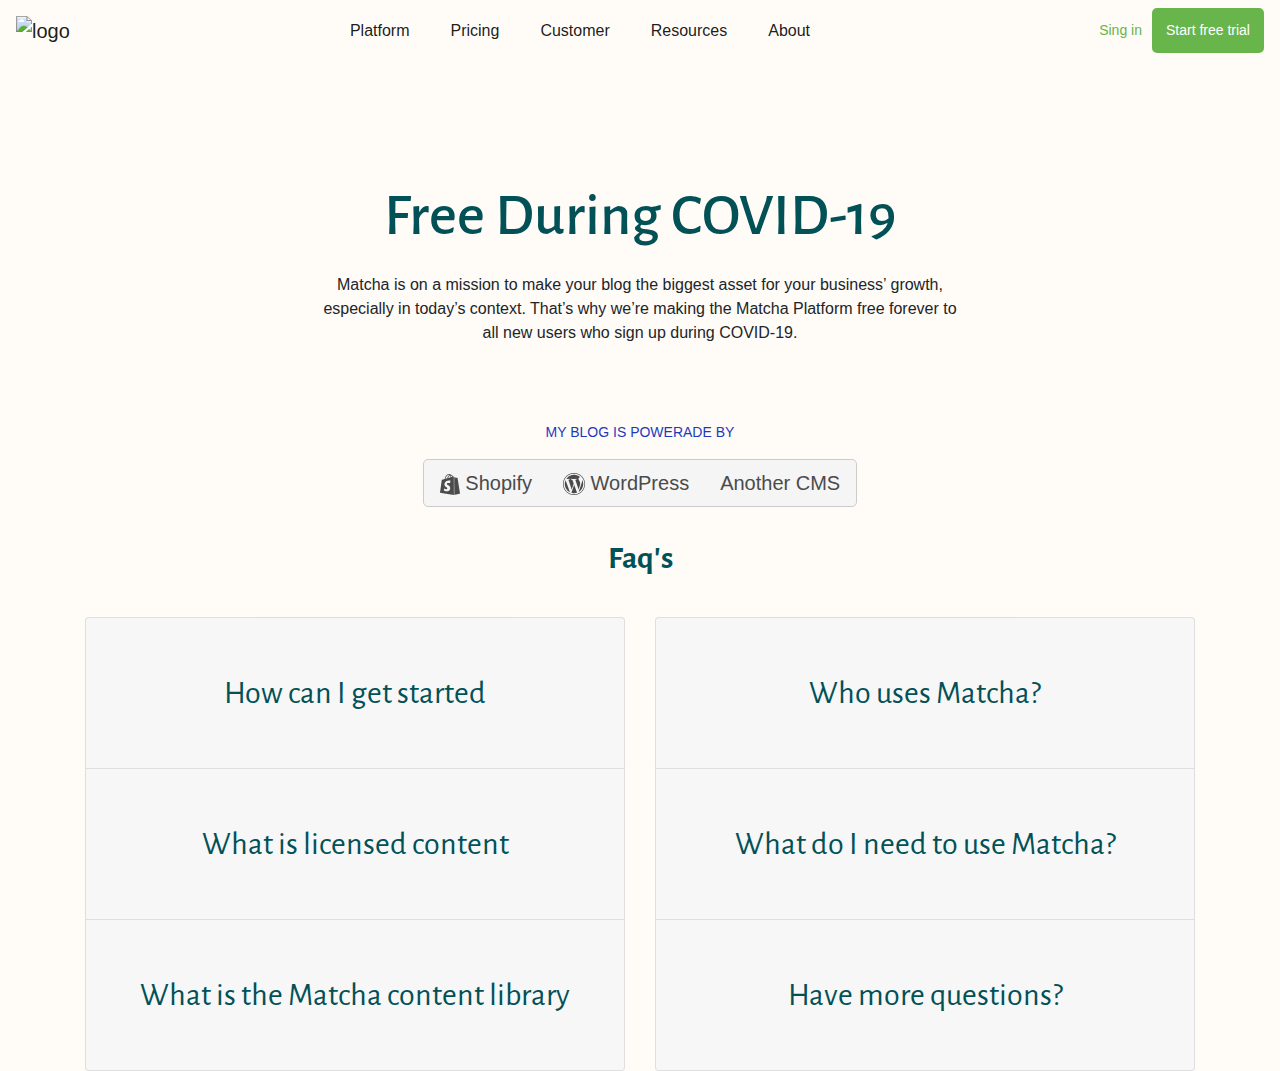
==== commit b46e9567: "Se agrega secciones personalizadas" ====
--- a/pricing.html
+++ b/pricing.html
@@ -1,43 +1,48 @@
 <!DOCTYPE html>
 <html lang="en">
- <head>
-    <meta charset="UTF-8">
-    <meta name="viewport" content="width=device-width, initial-scale=1.0">
-    <link href="https://fonts.googleapis.com/css2?family=Open+Sans&display=swap" rel="stylesheet"> 
-    <link href='https://fonts.googleapis.com/css?family=Alegreya Sans' rel='stylesheet'>
-    <link rel="stylesheet" href="https://stackpath.bootstrapcdn.com/bootstrap/4.4.1/css/bootstrap.min.css" integrity="sha384-Vkoo8x4CGsO3+Hhxv8T/Q5PaXtkKtu6ug5TOeNV6gBiFeWPGFN9MuhOf23Q9Ifjh" crossorigin="anonymous"><link href='https://fonts.googleapis.com/css?family=Alegreya Sans' rel='stylesheet'>
-    <link rel="stylesheet" href="pricing.css">
-    <title>Matcha- Pricing</title>
-    
- </head>
- <body>
-    <section class="nav">
-        <nav class="navbar fixed-top navbar-expand-lg navbar-light ">
-            <a class="navbar-brand" href="index.html">
-                <img src="https://getmatcha.com/wp-content/themes/getmatcha/img/footer_logo.svg" alt="logo">
-            </a>
-            <button class="navbar-toggler" type="button" data-toggle="collapse" data-target="#navbarSupportedContent" aria-controls="navbarSupportedContent" aria-expanded="false" aria-label="Toggle navigation">
-              <span class="navbar-toggler-icon"></span>
-            </button>
-          
-            <div class="collapse navbar-collapse" id="navbarSupportedContent">
-              <ul class="navbar-nav mx-auto">
-                <li class="nav-item active">
-                  <a class="nav-link" href="#">Platform <span class="sr-only">(current)</span></a>
-                </li>
-                <li class="nav-item active">
-                  <a class="nav-link" href="#">Pricing</a>
-                </li>
-                <li class="nav-item active">
-                    <a class="nav-link" href="#">Customer</a>
-                </li>
-                <li class="nav-item active">
-                    <a class="nav-link" href="#">Resources</a>
-                </li>
-                <li class="nav-item active">
-                    <a class="nav-link" href="#">About</a>
-                </li>
-                <!-- <li class="nav-item dropdown">
+
+<head>
+  <meta charset="UTF-8">
+  <meta name="viewport" content="width=device-width, initial-scale=1.0">
+  <link href="https://fonts.googleapis.com/css2?family=Open+Sans&display=swap" rel="stylesheet">
+  <link href='https://fonts.googleapis.com/css?family=Alegreya Sans' rel='stylesheet'>
+  <link rel="stylesheet" href="https://stackpath.bootstrapcdn.com/bootstrap/4.4.1/css/bootstrap.min.css"
+    integrity="sha384-Vkoo8x4CGsO3+Hhxv8T/Q5PaXtkKtu6ug5TOeNV6gBiFeWPGFN9MuhOf23Q9Ifjh" crossorigin="anonymous">
+  <link href='https://fonts.googleapis.com/css?family=Alegreya Sans' rel='stylesheet'>
+  <link rel="stylesheet" href="pricing.css">
+  <title>Matcha- Pricing</title>
+
+</head>
+
+<body>
+  <section class="nav">
+    <nav class="navbar fixed-top navbar-expand-lg navbar-light ">
+      <a class="navbar-brand" href="index.html">
+        <img src="https://getmatcha.com/wp-content/themes/getmatcha/img/footer_logo.svg" alt="logo">
+      </a>
+      <button class="navbar-toggler" type="button" data-toggle="collapse" data-target="#navbarSupportedContent"
+        aria-controls="navbarSupportedContent" aria-expanded="false" aria-label="Toggle navigation">
+        <span class="navbar-toggler-icon"></span>
+      </button>
+
+      <div class="collapse navbar-collapse" id="navbarSupportedContent">
+        <ul class="navbar-nav mx-auto">
+          <li class="nav-item active">
+            <a class="nav-link" href="#">Platform <span class="sr-only">(current)</span></a>
+          </li>
+          <li class="nav-item active">
+            <a class="nav-link" href="#">Pricing</a>
+          </li>
+          <li class="nav-item active">
+            <a class="nav-link" href="#">Customer</a>
+          </li>
+          <li class="nav-item active">
+            <a class="nav-link" href="#">Resources</a>
+          </li>
+          <li class="nav-item active">
+            <a class="nav-link" href="#">About</a>
+          </li>
+          <!-- <li class="nav-item dropdown">
                   <a class="nav-link dropdown-toggle" href="#" id="navbarDropdown" role="button" data-toggle="dropdown" aria-haspopup="true" aria-expanded="false">
                     Dropdown
                   </a>
@@ -51,131 +56,232 @@
                 <li class="nav-item">
                   <a class="nav-link disabled" href="#" tabindex="-1" aria-disabled="true">Disabled</a>
                 </li> -->
-              </ul>
-              <form class="form-inline my-2 my-lg-0 userActions justify-content-end">
-                <a href="">Sing in</a>
-                <button type="submit">Start free trial </button>
-              </form>
-            </div>
-          </nav>
-        </section>
-        <main class="pricing">
-            <h1>Free During COVID-19</h1>
-            <p>Matcha is on a mission to make your blog the biggest asset for your
-                business’ growth, especially in today’s context. That’s why we’re
-                making the Matcha Platform free forever to all new users who sign up
-                during COVID-19.</p>
-             <p class="power">MY BLOG IS POWERADE BY</p>
-             <form action="">
-                <div class="btn-group buttons" role="group" aria-label="Basic example">
-                    <button type="button" class="btn btn-secondary active"><svg width="20" height="21" fill="none" xmlns="http://www.w3.org/2000/svg">
-                        <path
-                          fill-rule="evenodd"
-                          clip-rule="evenodd"
-                          d="M8.571.038c0 .02-.073.038-.163.038-.09 0-.163.017-.163.037 0 .021-.055.038-.123.038C8.055.151 8 .168 8 .19c0 .02-.037.038-.082.038-.045 0-.081.017-.081.037 0 .021-.033.038-.073.038-.04 0-.099.034-.131.076-.033.041-.088.075-.123.075s-.09.034-.122.076c-.033.041-.083.075-.112.075-.064 0-.99.851-.99.91 0 .023-.055.09-.123.148-.067.058-.122.13-.122.158 0 .028-.037.076-.082.106-.045.03-.081.085-.081.122 0 .037-.019.067-.041.067-.023 0-.041.03-.041.067 0 .037-.037.092-.082.122-.045.03-.081.085-.081.122 0 .037-.019.067-.041.067-.023 0-.041.034-.041.075 0 .042-.018.076-.04.076-.023 0-.042.034-.042.075 0 .042-.018.076-.04.076-.023 0-.041.034-.041.075 0 .042-.019.076-.041.076-.023 0-.04.034-.04.076 0 .041-.02.075-.042.075-.022 0-.04.051-.04.113 0 .063-.019.114-.041.114-.023 0-.041.034-.041.075 0 .042-.019.076-.041.076-.022 0-.04.05-.04.113 0 .062-.02.113-.042.113-.022 0-.04.051-.04.114 0 .062-.019.113-.041.113-.023 0-.041.051-.041.113 0 .063-.018.114-.04.114-.023 0-.042.05-.042.113 0 .062-.018.113-.04.113-.023 0-.041.068-.041.151 0 .083-.019.151-.041.151-.023 0-.04.085-.04.19 0 .184-.004.188-.123.188-.068 0-.123.017-.123.038 0 .02-.055.038-.122.038-.068 0-.123.017-.123.037 0 .021-.055.038-.122.038-.068 0-.123.017-.123.038 0 .02-.073.038-.163.038-.09 0-.163.017-.163.038 0 .02-.055.037-.123.037-.067 0-.122.017-.122.038 0 .02-.055.038-.123.038-.067 0-.122.017-.122.038 0 .02-.055.037-.122.037-.068 0-.123.017-.123.038 0 .02-.055.038-.122.038-.068 0-.123.017-.123.038 0 .02-.073.037-.163.037-.09 0-.163.017-.163.038 0 .021-.037.038-.082.038-.045 0-.082.017-.082.038 0 .02-.028.038-.063.038-.099 0-.263.175-.263.281 0 .053-.018.096-.04.096-.024 0-.042.114-.042.265 0 .15-.017.264-.04.264-.024 0-.041.126-.041.302s-.017.302-.041.302-.041.126-.041.303c0 .176-.017.302-.04.302-.024 0-.042.113-.042.264 0 .151-.017.264-.04.264-.024 0-.041.126-.041.303 0 .176-.017.302-.041.302s-.04.126-.04.302-.018.302-.042.302c-.023 0-.04.126-.04.302 0 .177-.018.302-.041.302-.024 0-.041.114-.041.265 0 .15-.018.264-.041.264-.024 0-.04.126-.04.302 0 .177-.018.303-.042.303-.023 0-.04.125-.04.302 0 .176-.017.302-.041.302s-.041.113-.041.264c0 .151-.018.265-.04.265-.025 0-.042.126-.042.302s-.017.302-.04.302c-.024 0-.041.126-.041.302s-.017.302-.041.302-.04.126-.04.302c0 .177-.018.302-.042.302-.023 0-.04.114-.04.265 0 .151-.018.264-.041.264-.024 0-.041.126-.041.303 0 .176-.017.302-.041.302s-.04.125-.04.302c0 .176-.018.302-.042.302-.023 0-.04.126-.04.302s-.017.302-.041.302-.041.114-.041.265c0 .15-.018.264-.04.264-.025 0-.042.126-.042.302 0 .177-.017.302-.04.302-.024 0-.041.126-.041.302 0 .177-.017.303-.041.303-.023 0-.041.085-.041.189v.188h.204c.112 0 .204.017.204.038 0 .02.092.038.204.038.112 0 .204.017.204.038 0 .02.11.037.245.037.136 0 .245.017.245.038 0 .021.109.038.245.038s.245.017.245.038c0 .02.109.037.245.037s.245.017.245.038c0 .021.092.038.204.038.112 0 .204.017.204.038 0 .02.109.038.245.038s.245.016.245.037c0 .021.109.038.245.038s.244.017.244.038c0 .02.11.038.245.038.136 0 .245.016.245.037 0 .021.11.038.245.038.136 0 .245.017.245.038 0 .02.092.038.204.038.112 0 .204.017.204.037 0 .021.11.038.245.038.136 0 .245.017.245.038 0 .021.109.038.245.038s.245.017.245.038c0 .02.109.037.245.037s.245.017.245.038c0 .021.108.038.245.038.136 0 .244.017.244.038 0 .02.092.037.204.037.113 0 .205.017.205.038 0 .021.108.038.244.038.137 0 .245.017.245.038 0 .02.11.037.245.037.136 0 .245.017.245.038 0 .021.109.038.245.038s.245.017.245.038c0 .02.092.038.204.038.112 0 .204.017.204.037 0 .021.109.038.245.038s.245.017.245.038c0 .02.109.038.245.038s.245.017.245.037c0 .021.109.038.245.038s.244.017.244.038c0 .021.11.038.245.038.136 0 .245.017.245.037 0 .021.092.038.204.038.113 0 .205.017.205.038 0 .021.108.038.244.038s.245.017.245.038c0 .02.11.037.245.037.136 0 .245.017.245.038 0 .021.109.038.245.038s.245.017.245.038c0 .02.092.037.204.037.112 0 .204.018.204.038 0 .021.073.038.163.038h.164v-9.237c0-7.956-.008-9.245-.059-9.292-.067-.062-.186-.072-.186-.016 0 .02-.055.038-.123.038-.067 0-.122.017-.122.038 0 .02-.055.037-.123.037-.067 0-.122.017-.122.038 0 .02-.037.038-.082.038-.054 0-.081-.025-.081-.076 0-.041-.019-.075-.041-.075-.023 0-.041-.051-.041-.113 0-.063-.018-.114-.04-.114-.023 0-.042-.034-.042-.075 0-.042-.018-.076-.04-.076-.023 0-.041-.034-.041-.075 0-.042-.019-.076-.041-.076-.023 0-.04-.034-.04-.076 0-.041-.02-.075-.042-.075-.022 0-.04-.03-.04-.067 0-.037-.037-.092-.082-.122-.045-.03-.082-.076-.082-.103 0-.069-.597-.615-.673-.615-.034 0-.061-.017-.061-.037 0-.021-.037-.038-.082-.038-.045 0-.082-.017-.082-.038 0-.02-.037-.038-.081-.038-.045 0-.082-.017-.082-.037 0-.021-.073-.038-.163-.038-.09 0-.164-.017-.164-.038 0-.021-.117-.038-.269-.038-.247 0-.279-.01-.384-.113-.063-.062-.14-.113-.17-.113-.031 0-.083-.034-.115-.076C10.049.261 9.99.227 9.95.227c-.04 0-.072-.017-.072-.038 0-.02-.037-.038-.082-.038-.045 0-.082-.017-.082-.038 0-.02-.055-.037-.122-.037-.068 0-.123-.017-.123-.038C9.47.015 9.293 0 9.02 0c-.272 0-.449.015-.449.038zm.572.68c0 .02.065.037.146.037.08 0 .173.026.207.057.054.05.054.063 0 .113a.213.213 0 01-.117.057c-.03 0-.081.034-.114.076-.032.041-.082.075-.112.075-.064 0-.5.397-.5.456 0 .024-.055.09-.122.148-.068.059-.123.13-.123.158 0 .029-.037.077-.081.107-.045.03-.082.08-.082.113 0 .032-.037.083-.082.113-.045.03-.081.085-.081.122 0 .037-.019.067-.041.067-.023 0-.041.034-.041.076 0 .041-.018.075-.04.075-.023 0-.042.034-.042.076 0 .041-.018.075-.04.075-.023 0-.041.034-.041.076 0 .042-.019.075-.041.075-.023 0-.04.034-.04.076 0 .042-.02.076-.042.076-.022 0-.04.05-.04.113 0 .062-.019.113-.041.113-.023 0-.041.051-.041.114 0 .062-.019.113-.041.113-.022 0-.04.05-.04.113 0 .062-.02.113-.042.113-.022 0-.04.068-.04.152 0 .083-.019.15-.041.15-.023 0-.041.044-.041.098 0 .124-.088.205-.222.205-.057 0-.105.017-.105.038 0 .02-.055.037-.122.037s-.122.017-.122.038c0 .02-.056.038-.123.038s-.122.017-.122.038c0 .02-.055.037-.123.037-.067 0-.122.017-.122.038 0 .02-.055.038-.123.038-.067 0-.122.017-.122.038 0 .02-.074.037-.163.037-.09 0-.164.017-.164.038 0 .021-.055.038-.122.038-.109 0-.123-.013-.123-.113 0-.063.019-.114.041-.114.023 0 .041-.05.041-.113 0-.062.018-.113.04-.113.023 0 .042-.051.042-.114 0-.062.018-.113.04-.113.023 0 .041-.05.041-.113 0-.062.019-.113.041-.113.023 0 .04-.034.04-.076 0-.042.02-.076.042-.076.022 0 .04-.05.04-.113 0-.062.019-.113.041-.113.023 0 .041-.034.041-.076 0-.041.019-.075.041-.075.022 0 .04-.034.04-.076 0-.041.02-.075.042-.075.022 0 .04-.034.04-.076 0-.041.019-.075.041-.075.023 0 .041-.034.041-.076 0-.042.018-.076.04-.076.023 0 .042-.03.042-.067 0-.037.036-.091.081-.121.045-.03.082-.085.082-.122 0-.037.018-.067.04-.067.023 0 .042-.027.042-.06 0-.034.055-.109.122-.167.067-.058.123-.126.123-.15 0-.026.055-.094.122-.152.067-.058.122-.125.122-.148 0-.059.6-.607.664-.607.03 0 .08-.034.112-.076.032-.041.087-.075.122-.075s.09-.034.123-.076c.032-.042.091-.076.131-.076.04 0 .073-.017.073-.037 0-.021.055-.038.122-.038.068 0 .123-.017.123-.038 0-.02.092-.038.204-.038.112 0 .204-.017.204-.037 0-.021.055-.038.122-.038.068 0 .123.017.123.038zm1.959.68c0 .02.037.037.082.037.045 0 .081.017.081.038 0 .02.028.038.063.038.076 0 .427.318.427.387 0 .027.037.074.082.104.045.03.081.084.081.121 0 .037.019.068.041.068.023 0 .041.034.041.075 0 .042.018.076.04.076.023 0 .042.034.042.075 0 .042.018.076.04.076.023 0 .041.034.041.075 0 .042.019.076.041.076.022 0 .04.05.04.113 0 .088-.017.113-.08.113-.046 0-.082.018-.082.038 0 .021-.056.038-.123.038s-.122.017-.122.038c0 .02-.074.038-.163.038-.09 0-.164.017-.164.037 0 .021-.073.038-.163.038h-.163v-.415c0-.252-.016-.416-.041-.416-.023 0-.041-.1-.041-.226s-.018-.227-.04-.227c-.023 0-.042-.051-.042-.113 0-.063-.018-.114-.04-.114-.023 0-.041-.05-.041-.113 0-.088.018-.113.081-.113.045 0 .082.017.082.037zm-.956.091c.032.03.058.098.058.151 0 .054.018.097.04.097.023 0 .042.068.042.151 0 .084.018.152.04.152.023 0 .041.1.041.226s.018.227.041.227c.025 0 .041.176.041.453v.453h-.123c-.067 0-.122.017-.122.038 0 .02-.055.038-.122.038-.068 0-.123.017-.123.038 0 .02-.055.037-.122.037-.068 0-.123.017-.123.038 0 .02-.055.038-.122.038-.068 0-.123.017-.123.038 0 .02-.073.037-.163.037-.09 0-.163.017-.163.038 0 .021-.055.038-.123.038-.067 0-.122.017-.122.038 0 .02-.055.038-.122.038-.068 0-.123.017-.123.037 0 .021-.055.038-.122.038-.068 0-.123.017-.123.038 0 .02-.055.038-.122.038-.068 0-.123-.017-.123-.038 0-.021.019-.038.041-.038.023 0 .04-.068.04-.151 0-.083.02-.151.042-.151.022 0 .04-.034.04-.076 0-.041.019-.075.041-.075.023 0 .041-.051.041-.113 0-.063.019-.114.041-.114.022 0 .04-.034.04-.075 0-.042.02-.076.042-.076.022 0 .04-.034.04-.075 0-.042.019-.076.041-.076.023 0 .041-.034.041-.076 0-.041.018-.075.04-.075.023 0 .042-.034.042-.076 0-.041.018-.075.04-.075.023 0 .041-.03.041-.067 0-.037.037-.092.082-.122.045-.03.082-.077.082-.106 0-.028.073-.116.163-.196.09-.08.163-.165.163-.189 0-.056.103-.151.164-.151.025 0 .117-.068.203-.151.087-.083.186-.151.222-.151.035 0 .064-.017.064-.038 0-.056.12-.046.187.016zm4.14 10.295v9.14h.122c.068 0 .123-.017.123-.037 0-.021.073-.038.163-.038.09 0 .163-.017.163-.038 0-.02.074-.038.163-.038.09 0 .164-.017.164-.037 0-.021.091-.038.204-.038.112 0 .204-.017.204-.038 0-.02.073-.038.163-.038.09 0 .163-.017.163-.038 0-.02.074-.037.164-.037.09 0 .163-.017.163-.038 0-.02.073-.038.163-.038.09 0 .163-.017.163-.038 0-.02.074-.037.164-.037.09 0 .163-.017.163-.038 0-.02.073-.038.163-.038.09 0 .163-.017.163-.038 0-.02.074-.037.164-.037.09 0 .163-.017.163-.038 0-.02.074-.038.163-.038.09 0 .164-.017.164-.038 0-.02.073-.038.163-.038.09 0 .163-.017.163-.037 0-.021.074-.038.163-.038.09 0 .164-.017.164-.038 0-.02.073-.038.163-.038.09 0 .163-.017.163-.037 0-.021.074-.038.163-.038.09 0 .164-.017.164-.038 0-.02.073-.038.163-.038.09 0 .163-.017.163-.037 0-.021.074-.038.163-.038.09 0 .164-.017.164-.038 0-.02.037-.038.081-.038.075 0 .082-.025.082-.302 0-.176-.017-.302-.04-.302-.024 0-.042-.1-.042-.227 0-.126-.018-.226-.04-.226-.024 0-.041-.114-.041-.265 0-.15-.018-.264-.041-.264-.023 0-.04-.113-.04-.264 0-.151-.018-.265-.042-.265-.023 0-.04-.113-.04-.264 0-.151-.018-.265-.041-.265-.023 0-.041-.1-.041-.226s-.018-.227-.041-.227c-.023 0-.04-.113-.04-.264 0-.151-.018-.265-.042-.265-.023 0-.04-.113-.04-.264 0-.151-.018-.264-.041-.264-.024 0-.041-.114-.041-.265 0-.15-.018-.264-.04-.264-.024 0-.042-.1-.042-.227 0-.126-.018-.226-.04-.226-.024 0-.041-.114-.041-.265 0-.15-.018-.264-.041-.264-.023 0-.041-.114-.041-.265 0-.15-.018-.264-.04-.264-.024 0-.042-.113-.042-.264 0-.151-.017-.265-.04-.265s-.041-.1-.041-.226-.018-.227-.041-.227c-.023 0-.04-.113-.04-.264 0-.151-.018-.265-.042-.265-.023 0-.04-.113-.04-.264 0-.151-.018-.264-.041-.264-.024 0-.041-.114-.041-.265 0-.151-.018-.264-.04-.264-.024 0-.042-.114-.042-.265 0-.15-.017-.264-.04-.264s-.041-.1-.041-.227c0-.126-.018-.226-.041-.226-.023 0-.041-.114-.041-.265 0-.15-.018-.264-.04-.264-.024 0-.042-.113-.042-.264 0-.152-.017-.265-.04-.265-.024 0-.041-.113-.041-.264 0-.151-.018-.265-.041-.265-.023 0-.04-.1-.04-.226s-.019-.227-.042-.227c-.023 0-.04-.113-.04-.264 0-.151-.018-.265-.041-.265-.024 0-.041-.113-.041-.264 0-.151-.018-.264-.041-.264-.023 0-.04-.114-.04-.265 0-.15-.018-.264-.042-.264-.022 0-.04-.1-.04-.227 0-.126-.019-.226-.041-.226-.024 0-.041-.114-.041-.265 0-.15-.018-.264-.04-.264-.024 0-.042-.114-.042-.265 0-.15-.017-.264-.04-.264-.024 0-.041-.113-.041-.264 0-.151-.018-.265-.041-.265-.023 0-.041-.068-.041-.15 0-.127-.014-.152-.082-.152-.045 0-.081-.017-.081-.038 0-.024-.32-.037-.879-.037h-.878l-.651-.605c-.359-.332-.661-.604-.673-.604-.012 0-.021 4.113-.021 9.14zM9.959 6.61c0 .02.074.037.163.037.09 0 .164.017.164.038 0 .021.047.038.105.038.119 0 .274.116.19.142-.029.009-.05.08-.05.163 0 .082-.019.148-.041.148-.023 0-.041.068-.041.151 0 .083-.018.151-.04.151-.023 0-.042.051-.042.114 0 .062-.018.113-.04.113-.023 0-.041.068-.041.151 0 .083-.019.151-.041.151-.023 0-.04.068-.04.151 0 .083-.02.151-.042.151-.022 0-.04.068-.04.151 0 .084-.019.152-.041.152-.023 0-.041.05-.041.113 0 .062-.019.113-.041.113-.022 0-.04.068-.04.151v.151h-.164c-.09 0-.163-.017-.163-.037 0-.021-.055-.038-.123-.038-.067 0-.122-.017-.122-.038 0-.02-.074-.038-.164-.038-.09 0-.163-.017-.163-.038 0-.023-.231-.037-.612-.037s-.612.014-.612.037c0 .021-.055.038-.123.038-.067 0-.122.017-.122.038 0 .02-.051.038-.114.038a.23.23 0 00-.172.075c-.032.042-.084.076-.114.076-.075 0-.172.094-.172.167 0 .033-.018.06-.04.06-.023 0-.041.033-.041.075 0 .042-.019.076-.041.076-.024 0-.04.135-.04.331 0 .288.01.339.08.386.046.03.082.077.082.105 0 .061.183.235.247.235.026 0 .099.051.162.113.062.063.14.114.17.114.031 0 .083.034.115.075.033.042.088.076.123.076s.09.034.122.075c.033.042.092.076.132.076.04 0 .072.017.072.038 0 .02.03.037.066.037.035 0 .116.051.18.114.062.062.136.113.162.113.027 0 .1.051.164.113.063.063.135.114.16.114.063 0 .656.554.656.614 0 .027.037.073.082.103.045.03.081.085.081.122 0 .037.019.067.041.067.023 0 .04.034.04.076 0 .041.02.075.042.075.022 0 .04.034.04.076 0 .041.019.075.041.075.023 0 .041.034.041.076 0 .041.019.075.041.075.022 0 .04.068.04.151 0 .084.02.152.042.152.023 0 .04.113.04.264 0 .151.018.264.041.264.024 0 .041.114.041.265 0 .15-.017.264-.04.264-.024 0-.042.126-.042.302s-.017.302-.04.302-.041.068-.041.152c0 .083-.019.15-.041.15-.022 0-.04.034-.04.076 0 .042-.02.076-.042.076-.022 0-.04.05-.04.113 0 .062-.019.113-.041.113-.023 0-.041.034-.041.076 0 .041-.018.075-.04.075-.023 0-.042.03-.042.068 0 .037-.036.091-.081.121-.045.03-.082.077-.082.104 0 .063-.595.614-.664.614-.029 0-.08.034-.111.075-.033.042-.088.076-.123.076s-.09.034-.122.075a.23.23 0 01-.173.076c-.062 0-.113.017-.113.038 0 .02-.037.038-.082.038-.045 0-.081.017-.081.037 0 .021-.055.038-.123.038-.067 0-.122.017-.122.038 0 .021-.123.038-.286.038-.163 0-.286.016-.286.037 0 .023-.177.038-.449.038s-.449-.015-.449-.038c0-.021-.122-.037-.285-.037-.164 0-.286-.017-.286-.038 0-.021-.074-.038-.163-.038-.09 0-.164-.017-.164-.038 0-.02-.055-.037-.122-.037s-.123-.017-.123-.038c0-.021-.036-.038-.081-.038-.045 0-.082-.017-.082-.038 0-.02-.055-.038-.122-.038-.068 0-.123-.017-.123-.037 0-.021-.032-.038-.072-.038-.04 0-.1-.034-.132-.076-.032-.041-.091-.075-.131-.075-.04 0-.073-.017-.073-.038 0-.02-.033-.038-.072-.038-.04 0-.1-.034-.132-.075-.032-.042-.083-.076-.112-.076-.096 0-.337-.256-.337-.357 0-.053.018-.096.04-.096.023 0 .042-.068.042-.151 0-.083.018-.151.04-.151.023 0 .041-.085.041-.19 0-.103.019-.188.041-.188.023 0 .041-.068.041-.151 0-.083.018-.151.04-.151.023 0 .042-.068.042-.151 0-.083.018-.151.04-.151.023 0 .041-.068.041-.151 0-.126.014-.151.082-.151.045 0 .082.017.082.037 0 .021.032.038.072.038.04 0 .1.034.132.076.032.041.091.075.131.075.04 0 .073.017.073.038 0 .02.036.038.081.038.045 0 .082.017.082.038 0 .02.037.037.082.037.044 0 .081.017.081.038 0 .02.037.038.082.038.045 0 .081.017.081.038 0 .02.056.037.123.037s.122.017.122.038c0 .02.055.038.123.038.067 0 .122.017.122.038 0 .02.074.037.164.037.09 0 .163.018.163.038 0 .022.122.038.286.038.163 0 .285-.016.285-.038 0-.02.047-.037.103-.037.116 0 .469-.299.469-.396 0-.032.018-.058.04-.058.025 0 .041-.138.041-.34 0-.201-.016-.34-.04-.34-.023 0-.041-.034-.041-.075 0-.042-.019-.076-.041-.076-.023 0-.041-.025-.041-.057 0-.07-.671-.698-.745-.698-.03 0-.08-.034-.112-.076-.032-.041-.084-.075-.115-.075s-.108-.051-.17-.114c-.064-.062-.136-.113-.16-.113-.064 0-.82-.706-.82-.765 0-.027-.037-.074-.082-.103-.045-.03-.082-.085-.082-.122 0-.037-.018-.067-.04-.067-.023 0-.041-.051-.041-.114 0-.062-.019-.113-.041-.113-.023 0-.04-.051-.04-.113 0-.063-.02-.114-.042-.114-.022 0-.04-.085-.04-.189 0-.103-.019-.188-.041-.188-.025 0-.041-.177-.041-.454 0-.276.016-.453.04-.453.023 0 .041-.1.041-.226s.019-.227.041-.227c.023 0 .041-.068.041-.151 0-.083.018-.151.04-.151.023 0 .042-.034.042-.076 0-.041.018-.075.04-.075.023 0 .041-.051.041-.114 0-.062.019-.113.041-.113.023 0 .041-.034.041-.075 0-.042.018-.076.04-.076.023 0 .042-.03.042-.067 0-.037.036-.092.081-.122.045-.03.082-.08.082-.113 0-.032.037-.083.081-.113.045-.03.082-.077.082-.104 0-.063.759-.765.827-.765.03 0 .08-.034.112-.076.032-.041.091-.075.131-.075.04 0 .073-.017.073-.038 0-.02.037-.038.082-.038.045 0 .081-.017.081-.038 0-.02.037-.037.082-.037.045 0 .082-.017.082-.038 0-.02.036-.038.081-.038.045 0 .082-.017.082-.038 0-.02.037-.037.081-.037.045 0 .082-.017.082-.038 0-.02.055-.038.122-.038.068 0 .123-.017.123-.038 0-.02.055-.037.122-.037.068 0 .123-.017.123-.038 0-.021.073-.038.163-.038.09 0 .163-.017.163-.038 0-.02.11-.038.245-.038.136 0 .245-.016.245-.037 0-.024.286-.038.776-.038.49 0 .775.014.775.038z"
-                          fill="currentColor"
-                        />
-                      </svg> Shopify </button>
-                    <button type="button" class="btn btn-secondary"><svg width="22" height="22" fill="none" xmlns="http://www.w3.org/2000/svg">
-                        <path
-                          fill-rule="evenodd"
-                          clip-rule="evenodd"
-                          d="M9.828.033c0 .019-.108.032-.26.032-.152 0-.26.014-.26.033 0 .018-.074.032-.163.032-.09 0-.163.015-.163.033 0 .018-.073.032-.162.032-.09 0-.163.015-.163.033 0 .018-.073.032-.163.032-.09 0-.163.015-.163.033 0 .018-.058.032-.13.032-.071 0-.13.015-.13.033 0 .018-.044.033-.098.033-.053 0-.097.014-.097.032 0 .018-.044.033-.098.033-.054 0-.098.014-.098.032 0 .018-.043.033-.097.033-.054 0-.098.014-.098.032 0 .018-.044.033-.097.033-.054 0-.098.014-.098.032 0 .018-.044.033-.098.033-.053 0-.097.015-.097.032 0 .018-.044.033-.098.033-.054 0-.098.015-.098.033 0 .017-.029.032-.065.032-.035 0-.065.015-.065.033 0 .018-.03.032-.065.032-.036 0-.065.015-.065.033 0 .018-.044.032-.098.032-.053 0-.097.015-.097.033 0 .018-.03.032-.065.032-.036 0-.065.015-.065.033 0 .018-.03.032-.065.032-.036 0-.066.015-.066.033 0 .018-.029.033-.065.033-.035 0-.065.014-.065.032 0 .018-.029.033-.065.033-.036 0-.065.014-.065.032 0 .018-.03.033-.065.033-.036 0-.065.014-.065.032 0 .018-.026.033-.058.033s-.079.03-.105.065c-.026.036-.073.065-.105.065-.031 0-.058.015-.058.032 0 .018-.029.033-.065.033-.035 0-.065.015-.065.033 0 .017-.026.032-.058.032-.031 0-.079.03-.104.065-.026.036-.07.065-.098.065-.028 0-.072.03-.098.065-.026.036-.07.065-.097.065-.028 0-.072.03-.098.066-.026.035-.067.065-.092.065-.024 0-.086.044-.136.097-.05.054-.109.098-.13.098-.021 0-.08.044-.13.098-.05.053-.108.097-.13.097-.02 0-.108.073-.196.163-.087.09-.174.163-.193.163-.046 0-1.108 1.062-1.108 1.108 0 .02-.074.106-.163.193-.09.088-.163.176-.163.197 0 .02-.044.079-.097.129-.054.05-.098.109-.098.13 0 .021-.044.08-.098.13-.053.05-.097.112-.097.136 0 .025-.03.066-.065.092-.036.026-.066.07-.066.098 0 .028-.029.071-.065.097-.035.026-.065.07-.065.098 0 .028-.029.072-.065.098-.036.025-.065.073-.065.104 0 .032-.015.058-.032.058-.018 0-.033.03-.033.065 0 .036-.015.065-.033.065-.017 0-.032.027-.032.058 0 .032-.03.08-.065.105-.036.026-.065.073-.065.105s-.015.058-.033.058c-.018 0-.032.03-.032.065 0 .036-.015.065-.033.065-.018 0-.032.03-.032.065 0 .036-.015.065-.033.065-.018 0-.032.03-.032.065 0 .036-.015.065-.033.065-.018 0-.033.03-.033.066 0 .035-.014.065-.032.065-.018 0-.033.029-.033.065 0 .036-.014.065-.032.065-.018 0-.033.03-.033.065 0 .036-.014.065-.032.065-.018 0-.033.044-.033.098 0 .053-.014.097-.032.097-.018 0-.033.03-.033.065 0 .036-.015.065-.032.065-.018 0-.033.044-.033.098 0 .054-.015.098-.033.098-.017 0-.032.044-.032.097 0 .054-.015.098-.033.098-.018 0-.032.03-.032.065 0 .036-.015.065-.033.065-.018 0-.032.044-.032.098 0 .053-.015.097-.033.097-.018 0-.032.059-.032.13 0 .072-.015.13-.033.13-.018 0-.032.045-.032.098 0 .054-.015.098-.033.098-.018 0-.033.059-.033.13 0 .072-.014.13-.032.13-.018 0-.033.059-.033.13 0 .072-.014.13-.032.13-.018 0-.033.074-.033.163 0 .09-.014.163-.032.163-.018 0-.033.087-.033.195 0 .109-.014.196-.032.196-.02 0-.033.108-.033.26 0 .152-.013.26-.032.26C.01 9.828 0 10.241 0 11c0 .76.011 1.172.033 1.172.019 0 .032.108.032.26 0 .152.014.26.033.26.018 0 .032.087.032.196 0 .108.015.195.033.195.018 0 .032.073.032.163 0 .09.015.162.033.162.018 0 .032.059.032.13 0 .072.015.13.033.13.018 0 .032.06.032.13 0 .072.015.131.033.131.018 0 .033.044.033.098 0 .053.014.097.032.097.018 0 .033.059.033.13 0 .072.014.13.032.13.018 0 .033.03.033.066 0 .036.014.065.032.065.018 0 .033.044.033.097 0 .054.014.098.032.098.018 0 .033.044.033.098 0 .053.015.097.032.097.018 0 .033.044.033.098 0 .054.015.098.033.098.017 0 .032.029.032.065 0 .035.015.065.033.065.018 0 .032.03.032.065 0 .036.015.065.033.065.018 0 .032.044.032.098 0 .053.015.097.033.097.018 0 .032.03.032.065 0 .036.015.065.033.065.018 0 .032.03.032.066 0 .035.015.065.033.065.018 0 .033.029.033.065 0 .036.014.065.032.065.018 0 .033.029.033.065 0 .036.014.065.032.065.018 0 .033.03.033.065 0 .036.014.065.032.065.018 0 .033.026.033.058s.03.079.065.105c.036.026.065.073.065.105 0 .031.015.057.032.057.018 0 .033.03.033.066 0 .035.015.065.033.065.017 0 .032.026.032.058s.03.079.065.104c.036.026.065.07.065.098 0 .028.03.072.065.098.036.026.065.07.065.097 0 .028.03.072.066.098.035.026.065.067.065.092 0 .024.044.086.097.136.054.05.098.108.098.13 0 .021.044.08.098.13.053.05.097.108.097.13 0 .02.073.108.163.196.09.087.163.174.163.193 0 .046 1.062 1.108 1.108 1.108.02 0 .106.074.193.163.088.09.176.163.197.163.02 0 .079.044.129.097.05.054.109.098.13.098.021 0 .08.044.13.098.05.053.112.097.136.097.025 0 .066.03.092.065.026.036.07.066.098.066.028 0 .071.029.097.065.026.035.07.065.098.065.028 0 .072.029.098.065.025.036.073.065.104.065.032 0 .058.015.058.032 0 .018.03.033.065.033.036 0 .065.015.065.032 0 .018.027.033.058.033.032 0 .08.03.105.065.026.036.073.065.105.065s.058.015.058.033c0 .018.03.032.065.032.036 0 .065.015.065.033 0 .018.03.032.065.032.036 0 .065.015.065.033 0 .018.03.032.065.032.036 0 .065.015.065.033 0 .018.03.033.066.033.035 0 .065.014.065.032 0 .018.029.033.065.033.036 0 .065.014.065.032 0 .018.044.033.097.033.054 0 .098.014.098.032 0 .018.03.033.065.033.036 0 .065.015.065.032 0 .018.044.033.098.033.054 0 .098.015.098.032 0 .018.029.033.065.033.035 0 .065.015.065.033 0 .017.044.032.097.032.054 0 .098.015.098.033 0 .018.044.032.098.032.053 0 .097.015.097.033 0 .018.044.032.098.032.054 0 .097.015.097.033 0 .018.044.032.098.032.054 0 .098.015.098.033 0 .018.058.032.13.032.072 0 .13.015.13.033 0 .018.044.033.098.033.053 0 .097.014.097.032 0 .018.074.033.163.033.09 0 .163.014.163.032 0 .018.073.033.163.033.089 0 .162.014.162.032 0 .018.073.033.163.033.09 0 .163.014.163.032 0 .02.108.033.26.033.152 0 .26.014.26.033 0 .02.413.032 1.172.032.76 0 1.172-.012 1.172-.032s.097-.033.227-.033.228-.014.228-.033c0-.018.087-.032.195-.032.109 0 .196-.015.196-.033 0-.018.073-.032.162-.032.09 0 .163-.015.163-.033 0-.018.059-.032.13-.032.072 0 .13-.015.13-.033 0-.018.06-.032.13-.032.072 0 .13-.015.13-.033 0-.018.06-.032.131-.032.072 0 .13-.015.13-.033 0-.018.044-.033.098-.033.054 0 .098-.014.098-.032 0-.018.043-.033.097-.033.054 0 .098-.014.098-.032 0-.018.044-.033.097-.033.054 0 .098-.014.098-.032 0-.018.044-.033.098-.033.053 0 .097-.015.097-.032 0-.018.03-.033.065-.033.036 0 .066-.015.066-.032 0-.018.043-.033.097-.033.054 0 .098-.015.098-.033 0-.017.03-.032.065-.032.036 0 .065-.015.065-.033 0-.018.03-.032.065-.032.036 0 .065-.015.065-.033 0-.018.044-.032.098-.032.053 0 .097-.015.097-.033 0-.018.03-.032.066-.032.035 0 .065-.015.065-.033 0-.018.029-.032.065-.032.036 0 .065-.015.065-.033 0-.018.029-.033.065-.033.036 0 .065-.014.065-.032 0-.018.026-.033.058-.033s.079-.029.105-.065c.026-.036.073-.065.105-.065.031 0 .057-.014.057-.032 0-.018.03-.033.066-.033.035 0 .064-.015.064-.033 0-.017.027-.032.058-.032.032 0 .08-.03.105-.065.026-.036.073-.065.105-.065s.058-.015.058-.033c0-.018.026-.032.058-.032s.079-.03.105-.065c.026-.036.067-.066.091-.066.025 0 .086-.043.137-.097.05-.054.11-.098.136-.098.024 0 .066-.029.091-.065.026-.036.067-.065.091-.065.025 0 .1-.058.17-.13.069-.072.142-.13.162-.13.02 0 .108-.073.196-.163.087-.09.174-.163.193-.163.046 0 .978-.932.978-.978 0-.02.074-.106.163-.193.09-.087.163-.176.163-.196 0-.02.058-.094.13-.162.072-.07.13-.145.13-.17 0-.024.03-.065.065-.09.036-.026.065-.068.065-.092 0-.025.044-.086.098-.137.054-.05.098-.114.098-.143 0-.028.014-.052.032-.052.018 0 .033-.026.033-.058s.029-.079.065-.105c.035-.025.065-.07.065-.097 0-.028.03-.072.065-.098.036-.026.065-.073.065-.105 0-.031.015-.058.032-.058.018 0 .033-.029.033-.064 0-.036.015-.066.033-.066.018 0 .032-.026.032-.058 0-.031.03-.079.065-.104.036-.026.065-.073.065-.105s.015-.058.033-.058c.018 0 .032-.03.032-.065 0-.036.015-.065.033-.065.018 0 .032-.03.032-.065 0-.036.015-.065.033-.065.018 0 .033-.03.033-.066 0-.035.014-.065.032-.065.018 0 .033-.043.033-.097 0-.054.014-.098.032-.098.018 0 .033-.03.033-.065 0-.036.014-.065.032-.065.018 0 .033-.03.033-.065 0-.036.015-.065.032-.065.018 0 .033-.044.033-.098 0-.054.015-.097.032-.097.018 0 .033-.03.033-.066 0-.035.015-.065.033-.065.017 0 .032-.044.032-.097 0-.054.015-.098.033-.098.018 0 .032-.044.032-.098 0-.053.015-.097.033-.097.018 0 .032-.044.032-.098 0-.053.015-.098.033-.098.018 0 .032-.043.032-.097 0-.054.015-.098.033-.098.018 0 .032-.058.032-.13 0-.072.015-.13.033-.13.018 0 .033-.059.033-.13 0-.072.014-.13.032-.13.018 0 .033-.059.033-.13 0-.072.014-.13.032-.13.018 0 .033-.074.033-.163 0-.09.014-.163.032-.163.018 0 .033-.087.033-.196 0-.108.014-.195.032-.195.02 0 .033-.108.033-.26 0-.152.014-.26.033-.26.02 0 .032-.391.032-1.107s-.012-1.107-.032-1.107-.033-.108-.033-.26c0-.152-.014-.26-.033-.26-.018 0-.032-.087-.032-.195 0-.109-.015-.196-.033-.196-.018 0-.032-.073-.032-.162 0-.09-.015-.163-.033-.163-.018 0-.032-.059-.032-.13 0-.072-.015-.13-.033-.13-.018 0-.032-.06-.032-.13 0-.072-.015-.13-.033-.13-.018 0-.032-.06-.032-.131 0-.072-.015-.13-.033-.13-.018 0-.033-.044-.033-.098 0-.054-.014-.098-.032-.098-.018 0-.033-.043-.033-.097 0-.054-.014-.098-.032-.098-.018 0-.033-.044-.033-.097 0-.054-.014-.098-.032-.098-.018 0-.033-.044-.033-.098 0-.053-.015-.097-.032-.097-.018 0-.033-.03-.033-.065 0-.036-.015-.066-.032-.066-.018 0-.033-.043-.033-.097 0-.054-.015-.098-.033-.098-.017 0-.032-.03-.032-.065 0-.036-.015-.065-.033-.065-.018 0-.032-.03-.032-.065 0-.036-.015-.065-.033-.065-.018 0-.032-.044-.032-.098 0-.053-.015-.097-.033-.097-.018 0-.032-.03-.032-.065 0-.036-.015-.066-.033-.066-.018 0-.032-.029-.032-.065 0-.035-.015-.065-.033-.065-.018 0-.033-.029-.033-.065 0-.036-.014-.065-.032-.065-.018 0-.033-.026-.033-.058s-.029-.079-.065-.105c-.036-.025-.065-.073-.065-.104 0-.032-.014-.058-.032-.058-.018 0-.033-.03-.033-.065 0-.036-.015-.066-.033-.066-.017 0-.032-.026-.032-.057 0-.032-.03-.08-.065-.105-.036-.026-.065-.073-.065-.105s-.015-.058-.033-.058c-.018 0-.032-.026-.032-.058s-.03-.079-.065-.105c-.036-.026-.066-.067-.066-.091 0-.025-.043-.086-.097-.137-.054-.05-.098-.11-.098-.136 0-.024-.029-.066-.065-.091-.036-.026-.065-.067-.065-.091 0-.025-.058-.1-.13-.17-.072-.068-.13-.142-.13-.162 0-.02-.073-.108-.163-.196-.09-.087-.163-.174-.163-.193 0-.046-.932-.978-.978-.978-.02 0-.106-.074-.193-.163-.087-.09-.176-.163-.196-.163-.02 0-.094-.058-.162-.13-.07-.071-.145-.13-.17-.13-.024 0-.065-.03-.09-.065-.026-.036-.068-.065-.092-.065-.025 0-.086-.044-.137-.098-.05-.054-.11-.098-.136-.098-.024 0-.065-.029-.091-.065-.026-.035-.073-.065-.105-.065s-.058-.014-.058-.032c0-.018-.026-.033-.058-.033s-.079-.03-.105-.065c-.026-.036-.073-.065-.105-.065-.031 0-.058-.015-.058-.033 0-.017-.026-.032-.057-.032-.032 0-.08-.03-.105-.065-.026-.036-.073-.065-.105-.065s-.058-.015-.058-.033c0-.018-.03-.032-.065-.032-.036 0-.065-.015-.065-.033 0-.018-.03-.032-.065-.032-.036 0-.065-.015-.065-.033 0-.018-.03-.032-.065-.032-.036 0-.065-.015-.065-.033 0-.018-.03-.033-.066-.033-.035 0-.065-.014-.065-.032 0-.018-.043-.033-.097-.033-.054 0-.098-.014-.098-.032 0-.018-.03-.033-.065-.033-.036 0-.065-.014-.065-.032 0-.018-.03-.033-.065-.033-.036 0-.065-.014-.065-.032 0-.018-.044-.033-.098-.033-.054 0-.097-.015-.097-.032 0-.018-.03-.033-.066-.033-.035 0-.065-.015-.065-.033 0-.017-.044-.032-.097-.032-.054 0-.098-.015-.098-.033 0-.018-.044-.032-.098-.032-.053 0-.097-.015-.097-.033 0-.018-.044-.032-.098-.032-.053 0-.098-.015-.098-.033 0-.018-.043-.032-.097-.032-.054 0-.098-.015-.098-.033 0-.018-.058-.032-.13-.032-.072 0-.13-.015-.13-.033 0-.018-.044-.033-.098-.033-.053 0-.097-.014-.097-.032 0-.018-.074-.033-.163-.033-.09 0-.163-.014-.163-.032 0-.018-.073-.033-.162-.033-.09 0-.163-.014-.163-.032 0-.018-.074-.033-.163-.033-.09 0-.163-.014-.163-.032 0-.02-.108-.033-.26-.033-.152 0-.26-.013-.26-.032C12.172.01 11.759 0 11 0c-.76 0-1.172.011-1.172.033zm2.279.65c0 .02.108.033.26.033.152 0 .26.014.26.033 0 .017.073.032.163.032.09 0 .163.015.163.033 0 .018.073.032.162.032.09 0 .163.015.163.033 0 .018.059.032.13.032.072 0 .13.015.13.033 0 .018.059.032.13.032.072 0 .13.015.13.033 0 .018.045.032.098.032.054 0 .098.015.098.033 0 .018.059.033.13.033.072 0 .13.014.13.032 0 .018.03.033.066.033.035 0 .065.014.065.032 0 .018.044.033.097.033.054 0 .098.014.098.032 0 .018.044.033.098.033.053 0 .097.014.097.032 0 .018.03.033.065.033.036 0 .065.015.065.032 0 .018.044.033.098.033.054 0 .098.015.098.032 0 .018.029.033.065.033.035 0 .065.015.065.033 0 .017.03.032.065.032.036 0 .065.015.065.033 0 .018.03.032.065.032.036 0 .065.015.065.033 0 .018.03.032.065.032.036 0 .065.015.065.033 0 .018.03.032.065.032.036 0 .066.015.066.033 0 .018.029.032.065.032.035 0 .065.015.065.033 0 .018.029.033.065.033.036 0 .065.014.065.032 0 .018.03.033.065.033.036 0 .065.014.065.032 0 .018.026.033.058.033s.079.029.105.065c.026.036.07.065.097.065.028 0 .072.03.098.065.026.036.073.065.105.065s.058.015.058.033c0 .018.023.032.052.032.028 0 .093.044.143.098.05.054.111.097.136.097.025 0 .066.03.092.066.026.035.067.065.09.065.025 0 .101.058.17.13.069.071.142.13.162.13.02 0 .123.088.229.195.105.108.207.196.226.196.045 0 .717.672.717.717 0 .019.088.12.196.226.107.106.195.209.195.229 0 .02.059.093.13.162.072.069.13.145.13.17 0 .023.03.064.065.09.036.026.066.07.066.098 0 .028.029.072.065.097.035.026.065.07.065.098 0 .028.029.072.065.098.036.026.065.07.065.097 0 .028.03.072.065.098.036.026.065.073.065.105s.015.058.033.058c.017 0 .032.026.032.058 0 .031.03.079.065.104.036.026.065.073.065.105s.015.058.033.058c.018 0 .032.03.032.065 0 .036.015.065.033.065.018 0 .032.03.032.065 0 .036.015.066.033.066.018 0 .033.029.033.065 0 .035.014.065.032.065.018 0 .033.029.033.065 0 .036.014.065.032.065.018 0 .033.03.033.065 0 .036.014.065.032.065.018 0 .033.03.033.065 0 .036.015.065.032.065.018 0 .033.03.033.065 0 .036.015.065.032.065.018 0 .033.044.033.098 0 .054.015.098.033.098.018 0 .032.029.032.065 0 .036.015.065.033.065.018 0 .032.044.032.097 0 .054.015.098.033.098.018 0 .032.044.032.098 0 .053.015.097.033.097.018 0 .032.044.032.098 0 .054.015.098.033.098.018 0 .032.044.032.097 0 .054.015.098.033.098.018 0 .033.044.033.098 0 .053.014.097.032.097.018 0 .033.059.033.13 0 .072.014.13.032.13.018 0 .033.06.033.13 0 .072.014.13.032.13.018 0 .033.074.033.164 0 .09.015.162.032.162.018 0 .033.087.033.196 0 .108.014.195.032.195.02 0 .033.108.033.26 0 .152.014.26.033.26.02 0 .032.37.032 1.042 0 .673-.011 1.041-.032 1.041-.02 0-.033.109-.033.26 0 .153-.014.261-.032.261-.019 0-.033.087-.033.195 0 .109-.015.196-.033.196-.017 0-.032.073-.032.162 0 .09-.015.163-.033.163-.018 0-.032.059-.032.13 0 .072-.015.13-.033.13-.018 0-.032.059-.032.13 0 .072-.015.13-.033.13-.018 0-.032.045-.032.098 0 .054-.015.098-.033.098-.018 0-.032.044-.032.098 0 .053-.015.097-.033.097-.018 0-.033.044-.033.098 0 .054-.014.098-.032.098-.018 0-.033.044-.033.097 0 .054-.014.098-.032.098-.018 0-.033.044-.033.098 0 .053-.014.097-.032.097-.018 0-.033.03-.033.065 0 .036-.014.065-.032.065-.018 0-.033.044-.033.098 0 .054-.015.098-.033.098-.017 0-.032.029-.032.065 0 .035-.015.065-.033.065-.017 0-.032.03-.032.065 0 .036-.015.065-.033.065-.018 0-.032.03-.032.065 0 .036-.015.065-.033.065-.018 0-.032.03-.032.065 0 .036-.015.065-.033.065-.018 0-.032.03-.032.065 0 .036-.015.066-.033.066-.018 0-.033.029-.033.065 0 .035-.014.065-.032.065-.018 0-.033.029-.033.065 0 .036-.014.065-.032.065-.018 0-.033.026-.033.058s-.029.079-.065.105c-.036.025-.065.072-.065.104s-.015.058-.032.058c-.018 0-.033.026-.033.058s-.03.08-.065.105c-.036.026-.065.07-.065.098 0 .027-.03.072-.065.097-.036.026-.065.07-.065.098 0 .028-.03.072-.065.098-.036.025-.066.07-.066.097 0 .028-.029.072-.065.098-.035.026-.065.067-.065.09 0 .025-.058.101-.13.17-.071.069-.13.142-.13.162 0 .02-.088.123-.195.229-.108.105-.196.207-.196.226 0 .045-.672.717-.717.717-.019 0-.12.088-.226.196-.106.107-.209.195-.229.195-.02 0-.093.059-.162.13-.069.072-.145.13-.17.13-.023 0-.064.03-.09.066-.026.035-.07.065-.098.065-.028 0-.072.029-.098.065-.025.035-.07.065-.097.065-.028 0-.072.029-.098.065-.026.036-.07.065-.097.065-.028 0-.072.03-.098.065-.026.036-.073.065-.105.065s-.058.015-.058.033c0 .017-.026.032-.058.032s-.079.03-.104.065c-.026.036-.073.065-.105.065s-.058.015-.058.033c0 .018-.03.032-.065.032-.036 0-.065.015-.065.033 0 .018-.03.032-.065.032-.036 0-.066.015-.066.033 0 .018-.029.033-.065.033-.035 0-.065.014-.065.032 0 .018-.029.033-.065.033-.036 0-.065.014-.065.032 0 .018-.03.033-.065.033-.036 0-.065.014-.065.032 0 .018-.03.033-.065.033-.036 0-.065.015-.065.032 0 .018-.03.033-.065.033-.036 0-.065.015-.065.032 0 .018-.044.033-.098.033-.054 0-.098.015-.098.033 0 .018-.029.032-.065.032-.036 0-.065.015-.065.033 0 .018-.044.032-.098.032-.053 0-.097.015-.097.033 0 .018-.044.032-.098.032-.053 0-.097.015-.097.033 0 .018-.044.032-.098.032-.054 0-.098.015-.098.033 0 .018-.044.032-.097.032-.054 0-.098.015-.098.033 0 .018-.044.033-.098.033-.053 0-.097.014-.097.032 0 .018-.059.033-.13.033-.072 0-.13.014-.13.032 0 .018-.06.033-.13.033-.072 0-.13.014-.13.032 0 .018-.074.033-.164.033-.09 0-.162.015-.162.032 0 .018-.087.033-.196.033-.108 0-.195.014-.195.032 0 .02-.098.033-.228.033s-.227.014-.227.033c0 .02-.391.032-1.107.032s-1.107-.011-1.107-.032c0-.02-.108-.033-.26-.033-.152 0-.26-.014-.26-.032 0-.018-.073-.033-.163-.033-.09 0-.163-.015-.163-.033 0-.017-.073-.032-.162-.032-.09 0-.163-.015-.163-.033 0-.018-.059-.032-.13-.032-.072 0-.13-.015-.13-.033 0-.018-.059-.032-.13-.032-.072 0-.13-.015-.13-.033 0-.018-.045-.032-.098-.032-.054 0-.098-.015-.098-.033 0-.018-.059-.032-.13-.032-.072 0-.13-.015-.13-.033 0-.018-.044-.033-.098-.033-.054 0-.098-.014-.098-.032 0-.018-.029-.033-.065-.033-.036 0-.065-.014-.065-.032 0-.018-.044-.033-.098-.033-.053 0-.097-.014-.097-.032 0-.018-.03-.033-.065-.033-.036 0-.065-.014-.065-.032 0-.018-.044-.033-.098-.033-.054 0-.098-.015-.098-.033 0-.017-.029-.032-.065-.032-.035 0-.065-.015-.065-.033 0-.017-.03-.032-.065-.032-.036 0-.065-.015-.065-.033 0-.018-.03-.032-.065-.032-.036 0-.065-.015-.065-.033 0-.018-.03-.032-.065-.032-.036 0-.065-.015-.065-.033 0-.018-.03-.032-.065-.032-.036 0-.065-.015-.065-.033 0-.018-.03-.033-.066-.033-.035 0-.065-.014-.065-.032 0-.018-.029-.033-.065-.033-.036 0-.065-.014-.065-.032 0-.018-.03-.033-.065-.033-.036 0-.065-.014-.065-.032 0-.018-.026-.033-.058-.033s-.079-.029-.105-.065c-.026-.036-.073-.065-.105-.065-.031 0-.057-.015-.057-.032 0-.018-.027-.033-.058-.033-.032 0-.08-.03-.105-.065-.026-.036-.067-.065-.092-.065-.025 0-.086-.044-.136-.098-.05-.053-.111-.098-.136-.098-.025 0-.066-.029-.092-.064-.026-.036-.067-.066-.09-.066-.025 0-.101-.058-.17-.13-.069-.071-.142-.13-.162-.13-.02 0-.109-.073-.196-.163-.087-.09-.174-.162-.194-.162-.045 0-.848-.803-.848-.848 0-.02-.087-.121-.195-.226-.107-.106-.195-.209-.195-.23 0-.02-.044-.078-.098-.128-.053-.05-.097-.11-.097-.13 0-.022-.044-.08-.098-.13-.054-.05-.098-.112-.098-.137 0-.024-.029-.066-.065-.092-.036-.025-.065-.07-.065-.097 0-.028-.03-.072-.065-.098-.036-.026-.065-.073-.065-.105 0-.031-.015-.057-.033-.057-.017 0-.032-.027-.032-.058 0-.032-.03-.08-.065-.105-.036-.026-.065-.073-.065-.105s-.015-.058-.033-.058c-.018 0-.032-.03-.032-.065 0-.036-.015-.065-.033-.065-.018 0-.032-.03-.032-.065 0-.036-.015-.065-.033-.065-.018 0-.033-.026-.033-.058s-.029-.08-.065-.105c-.035-.026-.065-.073-.065-.105s-.014-.058-.032-.058c-.018 0-.033-.044-.033-.097 0-.054-.014-.098-.032-.098-.018 0-.033-.03-.033-.065 0-.036-.015-.065-.032-.065-.018 0-.033-.03-.033-.065 0-.036-.015-.065-.033-.065-.017 0-.032-.03-.032-.066 0-.035-.015-.065-.033-.065-.017 0-.032-.043-.032-.097 0-.054-.015-.098-.033-.098-.018 0-.032-.03-.032-.065 0-.036-.015-.065-.033-.065-.018 0-.032-.044-.032-.098 0-.053-.015-.097-.033-.097-.018 0-.032-.044-.032-.098 0-.054-.015-.098-.033-.098-.018 0-.032-.043-.032-.097 0-.054-.015-.098-.033-.098-.018 0-.033-.058-.033-.13 0-.072-.014-.13-.032-.13-.018 0-.033-.044-.033-.098 0-.053-.014-.097-.032-.097-.018 0-.033-.074-.033-.163 0-.09-.014-.163-.032-.163-.018 0-.033-.059-.033-.13 0-.072-.014-.13-.032-.13-.018 0-.033-.087-.033-.196 0-.108-.014-.195-.032-.195-.02 0-.033-.108-.033-.26 0-.152-.014-.26-.033-.26-.02 0-.032-.391-.032-1.107s.011-1.107.032-1.107c.02 0 .033-.108.033-.26 0-.152.014-.26.033-.26.018 0 .032-.087.032-.195 0-.109.015-.196.033-.196.018 0 .032-.058.032-.13 0-.072.015-.13.033-.13.018 0 .032-.073.032-.163 0-.09.015-.163.033-.163.018 0 .032-.043.032-.097 0-.054.015-.098.033-.098.018 0 .032-.058.032-.13 0-.072.015-.13.033-.13.018 0 .033-.044.033-.098 0-.053.014-.097.032-.097.018 0 .033-.044.033-.098 0-.054.014-.098.032-.098.018 0 .033-.044.033-.097 0-.054.014-.098.032-.098.018 0 .033-.03.033-.065 0-.036.014-.065.032-.065.018 0 .033-.044.033-.098 0-.053.015-.097.032-.097.018 0 .033-.03.033-.066 0-.035.015-.065.032-.065.018 0 .033-.029.033-.065 0-.035.015-.065.033-.065.017 0 .032-.03.032-.065 0-.036.015-.065.033-.065.018 0 .032-.044.032-.098 0-.053.015-.097.033-.097.018 0 .032-.026.032-.058s.03-.08.065-.105c.036-.026.065-.073.065-.105s.015-.058.033-.058c.018 0 .033-.029.033-.065 0-.036.014-.065.032-.065.018 0 .033-.03.033-.065 0-.036.014-.065.032-.065.018 0 .033-.026.033-.058s.029-.079.065-.105c.036-.026.065-.073.065-.105 0-.031.015-.057.032-.057.018 0 .033-.027.033-.058 0-.032.03-.08.065-.105.036-.026.065-.07.065-.098 0-.028.03-.072.065-.097.036-.026.065-.068.065-.092 0-.025.044-.086.098-.136.054-.05.098-.109.098-.13 0-.022.044-.08.097-.13.054-.05.098-.109.098-.13 0-.02.088-.123.195-.229.108-.105.195-.207.195-.226 0-.045.803-.848.848-.848.02 0 .121-.087.226-.195.106-.107.209-.195.23-.195.02 0 .078-.044.128-.098.05-.053.11-.097.13-.097.022 0 .08-.044.13-.098.05-.054.112-.098.137-.098.024 0 .066-.029.092-.065.025-.036.07-.065.097-.065.028 0 .072-.03.098-.065.026-.036.073-.065.105-.065.031 0 .058-.015.058-.033 0-.017.026-.032.057-.032.032 0 .08-.03.105-.065.026-.036.073-.065.105-.065s.058-.015.058-.033c0-.018.03-.032.065-.032.036 0 .065-.015.065-.033 0-.018.03-.032.065-.032.036 0 .065-.015.065-.033 0-.018.03-.033.065-.033.036 0 .066-.014.066-.032 0-.018.026-.033.057-.033.032 0 .08-.029.105-.065a.178.178 0 01.138-.065c.05 0 .09-.014.09-.032 0-.018.03-.033.065-.033.036 0 .065-.015.065-.032 0-.018.03-.033.065-.033.036 0 .065-.015.065-.033 0-.017.03-.032.066-.032.035 0 .065-.015.065-.033 0-.017.044-.032.097-.032.054 0 .098-.015.098-.033 0-.018.044-.032.097-.032.054 0 .098-.015.098-.033 0-.018.03-.032.065-.032.036 0 .065-.015.065-.033 0-.018.044-.032.098-.032.054 0 .098-.015.098-.033 0-.018.043-.032.097-.032.054 0 .098-.015.098-.033 0-.018.058-.033.13-.033.072 0 .13-.014.13-.032 0-.018.059-.033.13-.033.072 0 .13-.014.13-.032 0-.018.06-.033.13-.033.072 0 .13-.014.13-.032 0-.018.074-.033.164-.033.09 0 .162-.014.162-.032 0-.018.074-.033.163-.033.09 0 .163-.015.163-.032 0-.02.108-.033.26-.033.152 0 .26-.014.26-.033 0-.02.391-.032 1.107-.032s1.107.011 1.107.032zm-1.953 1.172c0 .02-.12.033-.293.033-.174 0-.293.013-.293.032 0 .018-.087.033-.195.033-.109 0-.195.014-.195.032 0 .018-.06.033-.13.033-.072 0-.13.014-.13.032 0 .018-.06.033-.131.033-.072 0-.13.014-.13.032 0 .018-.059.033-.13.033-.072 0-.13.015-.13.032 0 .018-.044.033-.098.033-.054 0-.098.015-.098.033 0 .017-.044.032-.097.032-.054 0-.098.015-.098.033 0 .018-.044.032-.098.032-.053 0-.097.015-.097.033 0 .018-.044.032-.098.032-.054 0-.098.015-.098.033 0 .018-.029.032-.065.032-.035 0-.065.015-.065.033 0 .018-.03.032-.065.032-.036 0-.065.015-.065.033 0 .018-.044.033-.098.033-.053 0-.097.014-.097.032 0 .018-.03.033-.065.033-.036 0-.065.014-.065.032 0 .018-.03.033-.066.033-.035 0-.065.014-.065.032 0 .018-.029.033-.065.033-.035 0-.065.014-.065.032 0 .018-.03.033-.065.033-.036 0-.065.015-.065.032 0 .018-.026.033-.058.033s-.079.03-.105.065c-.025.036-.073.065-.104.065-.032 0-.058.015-.058.033 0 .018-.026.032-.058.032s-.08.03-.105.065c-.026.036-.07.065-.098.065-.028 0-.072.03-.097.066-.026.035-.07.065-.098.065-.028 0-.072.029-.098.065-.025.035-.067.065-.091.065-.025 0-.086.044-.136.097-.05.054-.109.098-.13.098-.021 0-.095.059-.163.13-.07.072-.141.13-.16.13-.047 0-1.11 1.063-1.11 1.11 0 .019-.058.09-.13.16-.071.068-.13.142-.13.163 0 .021-.044.08-.098.13-.053.05-.097.11-.097.136 0 .024-.03.066-.065.091-.036.026-.065.073-.065.105 0 .055.067.058 1.106.058.716 0 1.107-.011 1.107-.032 0-.02.18-.033.473-.033.46 0 .476.002.553.08.044.044.08.102.08.13 0 .028.015.05.033.05.018 0 .032.052.032.115 0 .143-.179.341-.308.341-.045 0-.082.015-.082.033 0 .02-.141.032-.358.032s-.358.013-.358.033c0 .018-.059.032-.13.032-.123 0-.13.006-.13.098 0 .053.014.097.032.097.018 0 .032.044.032.098 0 .054.015.098.033.098.018 0 .033.044.033.097 0 .054.014.098.032.098.018 0 .033.044.033.098 0 .053.014.097.032.097.018 0 .033.044.033.098 0 .054.014.097.032.097.018 0 .033.044.033.098 0 .054.014.098.032.098.018 0 .033.044.033.097 0 .054.015.098.032.098.018 0 .033.044.033.098 0 .053.015.097.033.097.017 0 .032.044.032.098 0 .054.015.098.033.098.018 0 .032.043.032.097 0 .054.015.098.033.098.018 0 .032.044.032.097 0 .054.015.098.033.098.018 0 .032.044.032.098 0 .053.015.097.033.097.018 0 .032.03.032.065 0 .036.015.066.033.066.018 0 .033.043.033.097 0 .054.014.098.032.098.018 0 .033.044.033.097 0 .054.014.098.032.098.018 0 .033.044.033.098 0 .053.014.097.032.097.018 0 .033.044.033.098 0 .054.014.098.032.098.018 0 .033.043.033.097 0 .054.015.098.032.098.018 0 .033.044.033.098 0 .053.015.097.033.097.017 0 .032.044.032.098 0 .053.015.097.033.097.018 0 .032.044.032.098 0 .054.015.098.033.098.018 0 .032.044.032.097 0 .054.015.098.033.098.018 0 .032.044.032.098 0 .053.015.097.033.097.018 0 .032.044.032.098 0 .053.015.097.033.097.018 0 .032.044.032.098 0 .054.015.098.033.098.018 0 .033.044.033.097 0 .054.014.098.032.098.018 0 .033.044.033.098 0 .053.014.097.032.097.018 0 .033.044.033.098 0 .054.014.098.032.098.018 0 .033.043.033.097 0 .054.014.098.032.098.018 0 .033.044.033.097 0 .054.015.098.032.098.018 0 .033.044.033.098 0 .053.015.097.033.097.017 0 .032.044.032.098 0 .054.015.098.033.098.018 0 .032.043.032.097 0 .054.015.098.033.098.018 0 .032.044.032.098 0 .053.015.097.033.097.018 0 .032.044.032.098 0 .053.015.097.033.097.018 0 .032.044.032.098 0 .054.015.098.033.098.018 0 .033.044.033.097 0 .054.014.098.032.098.018 0 .033.044.033.097 0 .054.014.098.032.098.018 0 .033.044.033.098 0 .053.014.097.032.097.018 0 .033.044.033.098 0 .054.014.098.032.098.018 0 .033.044.033.097 0 .054.015.098.032.098.018 0 .033.044.033.098 0 .053.015.097.033.097.017 0 .032.044.032.098 0 .054.015.098.033.098.018 0 .032.043.032.097 0 .054.015.098.033.098.018 0 .032.044.032.097 0 .054.015.098.033.098.018 0 .032.044.032.098 0 .053.015.097.033.097.018 0 .032.044.032.098 0 .054.015.098.033.098.018 0 .033.043.033.097 0 .054.014.098.032.098.018 0 .033.044.033.098 0 .053.014.097.032.097.018 0 .033.044.033.098 0 .053.014.097.032.097.018 0 .033.044.033.098 0 .054.014.098.032.098.018 0 .033-.03.033-.066 0-.035.015-.064.032-.064.018 0 .033-.044.033-.098 0-.054.015-.098.033-.098.017 0 .032-.044.032-.097 0-.054.015-.098.033-.098.018 0 .032-.044.032-.098 0-.053.015-.097.033-.097.018 0 .032-.044.032-.098 0-.054.015-.098.033-.098.018 0 .032-.043.032-.097 0-.054.015-.098.033-.098.018 0 .032-.044.032-.098 0-.053.015-.097.033-.097.018 0 .033-.044.033-.098 0-.053.014-.097.032-.097.018 0 .033-.044.033-.098 0-.054.014-.098.032-.098.018 0 .033-.044.033-.097 0-.054.014-.098.032-.098.018 0 .033-.044.033-.098 0-.053.014-.097.032-.097.018 0 .033-.044.033-.098 0-.053.015-.098.032-.098.018 0 .033-.043.033-.097 0-.054.015-.098.033-.098.017 0 .032-.044.032-.097 0-.054.015-.098.033-.098.017 0 .032-.044.032-.098 0-.053.015-.097.033-.097.018 0 .032-.044.032-.098 0-.054.015-.097.033-.097.018 0 .032-.044.032-.098 0-.054.015-.098.033-.098.018 0 .032-.044.032-.097 0-.054.015-.098.033-.098.018 0 .032-.044.032-.098 0-.053.015-.097.033-.097.018 0 .033-.044.033-.098 0-.054.014-.098.032-.098.018 0 .033-.043.033-.097 0-.054.014-.098.032-.098.018 0 .033-.044.033-.098 0-.053.014-.097.032-.097.018 0 .033-.044.033-.098 0-.053.014-.097.032-.097.018 0 .033-.044.033-.098 0-.054.015-.098.033-.098.017 0 .032-.044.032-.097 0-.054.015-.098.033-.098.018 0 .032-.044.032-.098 0-.053.015-.097.033-.097.018 0 .032-.044.032-.098 0-.053.015-.098.033-.098.018 0 .032-.043.032-.097 0-.054.015-.098.033-.098.018 0 .032-.044.032-.097 0-.054.015-.098.033-.098.018 0 .033-.044.033-.098 0-.053.014-.097.032-.097.018 0 .033-.087.033-.195 0-.109-.015-.196-.033-.196-.018 0-.032-.044-.032-.097 0-.054-.015-.098-.033-.098-.018 0-.033-.044-.033-.098 0-.053-.014-.097-.032-.097-.018 0-.033-.03-.033-.065 0-.036-.014-.066-.032-.066-.018 0-.033-.043-.033-.097 0-.054-.014-.098-.032-.098-.018 0-.033-.044-.033-.097 0-.054-.014-.098-.032-.098-.018 0-.033-.044-.033-.098 0-.053-.015-.097-.033-.097-.017 0-.032-.03-.032-.065 0-.036-.015-.065-.033-.065-.018 0-.032-.044-.032-.098 0-.054-.015-.098-.033-.098-.018 0-.032-.044-.032-.097 0-.054-.015-.098-.033-.098-.018 0-.032-.044-.032-.098 0-.053-.015-.097-.033-.097-.018 0-.032-.03-.032-.065 0-.036-.015-.065-.033-.065-.018 0-.033-.044-.033-.098 0-.054-.014-.098-.032-.098-.018 0-.033-.044-.033-.097 0-.054-.014-.098-.032-.098-.018 0-.033-.044-.033-.098 0-.053-.014-.097-.032-.097-.018 0-.033-.03-.033-.065 0-.036-.014-.065-.032-.065-.018 0-.033-.044-.033-.098 0-.054-.015-.098-.032-.098-.018 0-.033-.044-.033-.097 0-.054-.015-.098-.032-.098-.018 0-.033-.03-.033-.065 0-.036-.015-.065-.033-.065-.017 0-.032-.044-.032-.098 0-.053-.015-.097-.033-.097-.018 0-.032-.044-.032-.098 0-.054-.015-.098-.033-.098-.018 0-.032-.029-.032-.065 0-.056-.022-.065-.163-.065-.09 0-.163-.014-.163-.032 0-.02-.13-.033-.325-.033s-.326-.013-.326-.032c0-.018-.037-.033-.082-.033a.279.279 0 01-.163-.08c-.066-.066-.08-.112-.08-.26 0-.1.015-.18.032-.18.018 0 .033-.03.033-.066 0-.043.022-.065.065-.065.036 0 .065-.015.065-.032 0-.02.174-.033.456-.033.282 0 .455.012.455.033 0 .02.586.032 1.693.032 1.106 0 1.692-.011 1.692-.032 0-.02.18-.033.473-.033.46 0 .476.002.554.08.044.044.08.102.08.13 0 .028.014.05.032.05.018 0 .033.052.033.115 0 .143-.18.341-.309.341-.045 0-.082.015-.082.033 0 .02-.14.032-.358.032-.217 0-.358.013-.358.033 0 .018-.058.032-.13.032-.123 0-.13.006-.13.098 0 .053.014.097.032.097.018 0 .033.044.033.098 0 .054.014.098.032.098.018 0 .033.044.033.097 0 .054.015.098.032.098.018 0 .033.044.033.098 0 .053.015.097.033.097.018 0 .032.044.032.098 0 .054.015.097.033.097.018 0 .032.044.032.098 0 .054.015.098.033.098.018 0 .032.044.032.097 0 .054.015.098.033.098.018 0 .032.044.032.098 0 .053.015.097.033.097.018 0 .033.044.033.098 0 .054.014.098.032.098.018 0 .033.043.033.097 0 .054.014.098.032.098.018 0 .033.044.033.097 0 .054.014.098.032.098.018 0 .033.044.033.098 0 .053.014.097.032.097.018 0 .033.044.033.098 0 .054.014.098.032.098.018 0 .033.044.033.097 0 .054.015.098.033.098.017 0 .032.03.032.065 0 .036.015.065.033.065.018 0 .032.044.032.098 0 .053.015.097.033.097.018 0 .032.044.032.098 0 .054.015.098.033.098.018 0 .032.043.032.097 0 .054.015.098.033.098.018 0 .032.044.032.098 0 .053.015.097.033.097.018 0 .033.044.033.098 0 .053.014.097.032.097.018 0 .033.044.033.098 0 .054.014.098.032.098.018 0 .033.044.033.097 0 .054.014.098.032.098.018 0 .033.044.033.098 0 .053.014.097.032.097.018 0 .033.044.033.098 0 .053.014.097.032.097.018 0 .033.044.033.098 0 .054.015.098.032.098.018 0 .033.044.033.097 0 .054.015.098.032.098.018 0 .033.044.033.098 0 .053.015.097.033.097.018 0 .032.044.032.098 0 .054.015.098.033.098.018 0 .032.043.032.097 0 .054.015.098.033.098.018 0 .032.044.032.097 0 .054.015.098.033.098.018 0 .032.044.032.098 0 .053.015.097.033.097.018 0 .032.044.032.098 0 .054.015.098.033.098.018 0 .033.043.033.097 0 .054.014.098.032.098.018 0 .033.044.033.098 0 .053.014.097.032.097.018 0 .033.044.033.098 0 .053.014.097.032.097.018 0 .033.044.033.098 0 .054.014.098.032.098.018 0 .033.044.033.097 0 .054.015.098.033.098.017 0 .032.044.032.097 0 .054.015.098.033.098.018 0 .032.044.032.098 0 .053.015.097.033.097.018 0 .032.044.032.098 0 .054.015.098.033.098.018 0 .032.044.032.097 0 .054.015.098.033.098.018 0 .032.044.032.098 0 .053.015.097.033.097.018 0 .033.044.033.098 0 .054.014.098.032.098.018 0 .033.043.033.097 0 .054.014.098.032.098.018 0 .033.044.033.097 0 .054.014.098.032.098.018 0 .033.044.033.098 0 .053.014.097.032.097.018 0 .033.044.033.098 0 .054.014.098.032.098.018 0 .033.043.033.097 0 .054.015.098.032.098.018 0 .033.044.033.098 0 .053.015.097.033.097.018 0 .032.044.032.098 0 .053.015.097.033.097.018 0 .032.03.032.066 0 .035.015.064.033.064.018 0 .032-.043.032-.097 0-.054.015-.098.033-.098.018 0 .032-.044.032-.097 0-.054.015-.098.033-.098.018 0 .033-.044.033-.098 0-.053.014-.097.032-.097.018 0 .033-.059.033-.13 0-.072.014-.13.032-.13.018 0 .033-.044.033-.098 0-.054.014-.098.032-.098.018 0 .033-.044.033-.098 0-.053.014-.097.032-.097.018 0 .033-.044.033-.098 0-.053.014-.097.032-.097.018 0 .033-.044.033-.098 0-.054.015-.098.032-.098.018 0 .033-.044.033-.097 0-.054.015-.098.033-.098.017 0 .032-.059.032-.13 0-.072.015-.13.033-.13.018 0 .032-.044.032-.098 0-.054.015-.098.033-.098.018 0 .032-.043.032-.097 0-.054.015-.098.033-.098.018 0 .032-.044.032-.098 0-.053.015-.097.033-.097.018 0 .033-.044.033-.098 0-.053.014-.097.032-.097.018 0 .032-.044.032-.098 0-.054.015-.098.033-.098.018 0 .033-.058.033-.13 0-.071.014-.13.032-.13.018 0 .033-.044.033-.098 0-.053.014-.097.032-.097.018 0 .033-.044.033-.098 0-.054.014-.098.032-.098.018 0 .033-.043.033-.097 0-.054.015-.098.032-.098.018 0 .033-.058.033-.13 0-.072.015-.13.032-.13.018 0 .033-.059.033-.13 0-.072.015-.13.033-.13.018 0 .032-.06.032-.13 0-.072.015-.13.033-.13.018 0 .032-.074.032-.164 0-.09.015-.162.033-.162.018 0 .032-.087.032-.196 0-.108.015-.195.033-.195.02 0 .032-.228.032-.618s-.011-.619-.032-.619c-.018 0-.033-.073-.033-.162 0-.09-.014-.163-.032-.163-.018 0-.033-.059-.033-.13 0-.072-.014-.13-.032-.13-.018 0-.033-.044-.033-.098 0-.054-.014-.098-.032-.098-.018 0-.033-.044-.033-.097 0-.054-.015-.098-.032-.098-.018 0-.033-.03-.033-.065 0-.036-.015-.065-.033-.065-.017 0-.032-.044-.032-.098 0-.053-.015-.097-.033-.097-.018 0-.032-.03-.032-.065 0-.036-.015-.065-.033-.065-.018 0-.032-.03-.032-.066 0-.035-.015-.065-.033-.065-.018 0-.032-.026-.032-.058 0-.031-.03-.079-.066-.104-.035-.026-.064-.073-.064-.105s-.015-.058-.033-.058c-.018 0-.033-.026-.033-.058s-.029-.079-.065-.105c-.035-.026-.065-.073-.065-.105 0-.031-.014-.058-.032-.058-.018 0-.033-.026-.033-.057 0-.032-.03-.08-.065-.105-.036-.026-.065-.073-.065-.105s-.015-.058-.033-.058c-.018 0-.032-.03-.032-.065 0-.036-.015-.065-.033-.065-.018 0-.032-.03-.032-.065 0-.036-.015-.065-.033-.065-.018 0-.032-.03-.032-.065 0-.036-.015-.066-.033-.066-.018 0-.032-.029-.032-.065 0-.035-.015-.065-.033-.065-.018 0-.033-.029-.033-.065 0-.036-.014-.065-.032-.065-.018 0-.033-.044-.033-.097 0-.054-.014-.098-.032-.098-.018 0-.033-.044-.033-.098 0-.053-.014-.097-.032-.097-.02 0-.033-.163-.033-.423s.013-.424.033-.424c.018 0 .032-.058.032-.13 0-.071.015-.13.033-.13.018 0 .032-.03.032-.065 0-.036.015-.065.033-.065.018 0 .033-.023.033-.052 0-.029.043-.093.097-.143.054-.05.098-.108.098-.128 0-.055.218-.263.275-.263.028 0 .05-.015.05-.032 0-.018.026-.033.058-.033s.08-.03.105-.065a.178.178 0 01.137-.065c.05 0 .09-.015.09-.033 0-.019.11-.032.261-.032.143 0 .26-.009.26-.019 0-.033-.091-.111-.13-.111-.02 0-.108-.074-.195-.163-.087-.09-.176-.163-.196-.163-.021 0-.08-.044-.13-.097-.05-.054-.11-.098-.136-.098-.024 0-.066-.03-.091-.065-.026-.036-.067-.065-.092-.065-.025 0-.086-.044-.136-.098-.05-.054-.115-.098-.143-.098-.029 0-.052-.014-.052-.032 0-.018-.026-.033-.058-.033s-.08-.029-.105-.065c-.026-.036-.073-.065-.105-.065s-.058-.014-.058-.032c0-.018-.03-.033-.065-.033-.036 0-.065-.015-.065-.032 0-.018-.026-.033-.058-.033s-.079-.03-.105-.065c-.025-.036-.073-.065-.104-.065-.032 0-.058-.015-.058-.033 0-.018-.03-.032-.066-.032-.035 0-.065-.015-.065-.033 0-.018-.043-.032-.097-.032-.054 0-.098-.015-.098-.033 0-.018-.03-.032-.065-.032-.036 0-.065-.015-.065-.033 0-.018-.03-.033-.065-.033-.036 0-.065-.014-.065-.032 0-.018-.044-.033-.098-.033-.053 0-.098-.014-.098-.032 0-.018-.029-.033-.065-.033-.035 0-.065-.014-.065-.032 0-.018-.044-.033-.097-.033-.054 0-.098-.014-.098-.032 0-.018-.044-.033-.098-.033-.053 0-.097-.015-.097-.032 0-.018-.044-.033-.098-.033-.053 0-.097-.015-.097-.033 0-.017-.059-.032-.13-.032-.072 0-.13-.015-.13-.033 0-.018-.06-.032-.131-.032-.072 0-.13-.015-.13-.033 0-.018-.073-.032-.163-.032-.09 0-.163-.015-.163-.033 0-.018-.073-.032-.162-.032-.09 0-.163-.015-.163-.033 0-.019-.109-.032-.26-.032-.152 0-.26-.014-.26-.033 0-.02-.315-.033-.88-.033-.563 0-.878.012-.878.033zm8.917 4.98c0 .07.015.13.033.13.02 0 .032.216.032.585 0 .37-.012.586-.032.586s-.033.109-.033.26c0 .152-.014.26-.033.26-.018 0-.032.088-.032.196 0 .109-.015.195-.033.195-.017 0-.032.059-.032.13 0 .072-.015.13-.033.13-.018 0-.032.06-.032.13 0 .072-.015.131-.033.131-.018 0-.032.059-.032.13 0 .072-.015.13-.033.13-.018 0-.032.044-.032.098 0 .054-.015.098-.033.098-.018 0-.033.044-.033.097 0 .054-.014.098-.032.098-.018 0-.033.044-.033.098 0 .053-.014.097-.032.097-.018 0-.033.044-.033.098 0 .053-.014.098-.032.098-.018 0-.033.029-.033.065 0 .035-.014.065-.032.065-.018 0-.033.044-.033.097 0 .054-.015.098-.032.098-.018 0-.033.044-.033.098 0 .053-.015.097-.032.097-.018 0-.033.044-.033.098 0 .053-.015.097-.033.097-.018 0-.032.044-.032.098 0 .054-.015.098-.033.098-.018 0-.032.044-.032.097 0 .054-.015.098-.033.098-.018 0-.032.044-.032.098 0 .053-.015.097-.033.097-.018 0-.032.03-.032.065 0 .036-.015.065-.033.065-.018 0-.032.044-.032.098 0 .054-.015.098-.033.098-.018 0-.033.044-.033.097 0 .054-.014.098-.032.098-.018 0-.033.044-.033.098 0 .053-.014.097-.032.097-.018 0-.033.044-.033.098 0 .054-.014.098-.032.098-.018 0-.033.043-.033.097 0 .054-.015.098-.032.098-.018 0-.033.044-.033.097 0 .054-.015.098-.032.098-.018 0-.033.044-.033.098 0 .053-.015.097-.033.097-.018 0-.032.044-.032.098 0 .054-.015.098-.033.098-.018 0-.032.044-.032.097 0 .054-.015.098-.033.098-.018 0-.032.03-.032.065 0 .036-.015.065-.033.065-.018 0-.032.044-.032.098 0 .053-.015.097-.033.097-.018 0-.032.044-.032.098 0 .054-.015.098-.033.098-.018 0-.033.043-.033.097 0 .054-.014.098-.032.098-.018 0-.033.044-.033.097 0 .054-.014.098-.032.098-.018 0-.033.044-.033.098 0 .053-.014.097-.032.097-.018 0-.033.044-.033.098 0 .054-.014.098-.032.098-.018 0-.033.043-.033.097 0 .054-.015.098-.032.098-.018 0-.033.044-.033.098 0 .053-.015.097-.033.097-.017 0-.032.03-.032.065 0 .036-.015.065-.033.065-.018 0-.032.044-.032.098 0 .054-.015.098-.033.098-.018 0-.032.043-.032.097 0 .054-.015.098-.033.098-.018 0-.032.044-.032.098 0 .053-.015.097-.033.097-.018 0-.033.044-.033.098 0 .053-.014.097-.032.097-.018 0-.032.044-.032.098 0 .054-.015.098-.033.098-.018 0-.033.044-.033.097 0 .054-.014.098-.032.098-.018 0-.033.044-.033.098 0 .053-.014.097-.032.097-.018 0-.033.044-.033.098 0 .054-.014.097-.032.097-.018 0-.033.03-.033.066 0 .035-.015.065-.032.065-.018 0-.033.044-.033.097 0 .054-.015.098-.032.098-.018 0-.033.044-.033.098 0 .053-.015.097-.033.097-.018 0-.032.044-.032.098 0 .053-.015.097-.033.097-.018 0-.032.044-.032.098 0 .054-.015.098-.033.098-.018 0-.032.044-.032.097 0 .054-.015.098-.033.098-.018 0-.032.044-.032.098 0 .053-.015.097-.033.097-.018 0-.033.044-.033.098 0 .054-.014.098-.032.098-.018 0-.033.042-.033.094 0 .053-.018.102-.04.11-.023.008-.03.026-.017.04.014.015.052-.005.085-.044.034-.039.085-.07.114-.07.03 0 .054-.015.054-.033 0-.018.026-.032.058-.032.031 0 .079-.03.104-.066.026-.035.067-.065.092-.065.025 0 .086-.043.136-.097.05-.054.109-.098.13-.098.022 0 .08-.044.13-.098.05-.053.109-.097.13-.097.021 0 .095-.059.163-.13.07-.072.141-.13.16-.13.047 0 .98-.933.98-.98 0-.019.058-.09.13-.16.071-.068.13-.142.13-.163 0-.021.044-.08.098-.13.053-.05.097-.108.097-.13 0-.021.044-.08.098-.13.053-.05.097-.114.097-.143 0-.029.015-.052.033-.052.018 0 .032-.026.032-.058s.03-.079.066-.105c.035-.026.065-.07.065-.097 0-.028.029-.072.065-.098.035-.026.065-.073.065-.105s.015-.058.032-.058c.018 0 .033-.03.033-.065 0-.036.015-.065.032-.065.018 0 .033-.03.033-.065 0-.036.015-.065.033-.065.017 0 .032-.03.032-.065 0-.036.015-.065.033-.065.017 0 .032-.03.032-.065 0-.036.015-.066.033-.066.018 0 .032-.029.032-.065 0-.035.015-.065.033-.065.018 0 .032-.029.032-.065 0-.036.015-.065.033-.065.018 0 .032-.03.032-.065 0-.036.015-.065.033-.065.018 0 .033-.03.033-.065 0-.036.014-.065.032-.065.018 0 .033-.044.033-.098 0-.053.014-.098.032-.098.018 0 .033-.043.033-.097 0-.054.014-.098.032-.098.018 0 .033-.029.033-.065 0-.036.014-.065.032-.065.018 0 .033-.044.033-.098 0-.053.014-.097.032-.097.018 0 .033-.059.033-.13 0-.072.015-.13.033-.13.017 0 .032-.044.032-.098 0-.054.015-.098.033-.098.017 0 .032-.073.032-.162 0-.09.015-.163.033-.163.018 0 .032-.059.032-.13 0-.072.015-.13.033-.13.018 0 .032-.087.032-.196 0-.108.015-.195.033-.195.02 0 .032-.12.032-.293 0-.174.014-.293.033-.293.02 0 .032-.282.032-.781 0-.499-.011-.781-.032-.781-.02 0-.033-.12-.033-.293 0-.174-.013-.293-.032-.293-.018 0-.033-.087-.033-.195 0-.109-.014-.195-.032-.195-.018 0-.033-.074-.033-.163 0-.09-.014-.163-.032-.163-.018 0-.033-.058-.033-.13 0-.072-.015-.13-.032-.13-.018 0-.033-.044-.033-.098 0-.054-.015-.097-.032-.097-.018 0-.033-.059-.033-.13 0-.072-.015-.13-.033-.13-.018 0-.032-.045-.032-.098 0-.054-.015-.098-.033-.098-.018 0-.032-.03-.032-.065 0-.036-.015-.065-.033-.065-.018 0-.032-.044-.032-.098 0-.054-.015-.098-.033-.098-.018 0-.032-.043-.032-.097 0-.054-.015-.098-.033-.098-.018 0-.032-.03-.032-.065 0-.036-.015-.065-.033-.065-.018 0-.033-.03-.033-.065 0-.036-.014-.065-.032-.065-.018 0-.033-.04-.033-.09a.178.178 0 00-.065-.138c-.035-.026-.065-.073-.065-.105s-.015-.058-.032-.058c-.018 0-.033-.029-.033-.065 0-.036-.015-.065-.032-.065-.018 0-.033.059-.033.13zM2.538 7.42c0 .036-.014.065-.032.065-.018 0-.033.03-.033.065 0 .036-.014.065-.032.065-.018 0-.033.044-.033.098 0 .054-.014.098-.032.098-.018 0-.033.044-.033.097 0 .054-.014.098-.032.098-.018 0-.033.044-.033.098 0 .053-.015.097-.032.097-.018 0-.033.044-.033.098 0 .054-.015.097-.033.097-.017 0-.032.059-.032.13 0 .072-.015.13-.033.13-.018 0-.032.06-.032.131 0 .072-.015.13-.033.13-.018 0-.032.059-.032.13 0 .072-.015.13-.033.13-.018 0-.032.087-.032.196 0 .108-.015.195-.033.195-.019 0-.032.109-.032.26 0 .152-.014.26-.033.26-.02 0-.033.326-.033.912 0 .586.012.911.033.911.019 0 .033.109.033.26 0 .152.013.261.032.261.018 0 .033.073.033.163 0 .09.014.162.032.162.018 0 .033.074.033.163 0 .09.014.163.032.163.018 0 .033.058.033.13 0 .072.014.13.032.13.018 0 .033.059.033.13 0 .072.015.13.032.13.018 0 .033.045.033.098 0 .054.015.098.033.098.017 0 .032.044.032.098 0 .053.015.097.033.097.018 0 .032.044.032.098 0 .053.015.097.033.097.018 0 .032.03.032.065 0 .036.015.066.033.066.018 0 .032.043.032.097 0 .054.015.098.033.098.018 0 .032.03.032.065 0 .036.015.065.033.065.018 0 .033.044.033.098 0 .053.014.097.032.097.018 0 .033.03.033.065 0 .036.014.065.032.065.018 0 .033.03.033.066 0 .035.014.065.032.065.018 0 .033.029.033.065 0 .035.014.065.032.065.018 0 .033.03.033.065 0 .036.015.065.032.065.018 0 .033.026.033.058s.03.079.065.105c.036.026.065.073.065.105 0 .031.015.057.033.057.018 0 .032.027.032.058 0 .032.03.08.065.105.036.026.065.07.065.098 0 .028.03.072.066.097.035.026.065.07.065.098 0 .028.029.072.065.098.035.026.065.067.065.091 0 .025.044.086.097.137.054.05.098.108.098.129 0 .021.059.095.13.163.072.07.13.141.13.16 0 .047.998 1.044 1.044 1.044.019 0 .106.074.193.163.087.09.176.163.196.163.021 0 .08.044.13.098.05.053.11.097.136.097.024 0 .066.03.091.065.026.036.07.065.098.065.028 0 .072.03.098.066.025.035.073.065.104.065.032 0 .058.014.058.032 0 .018.026.033.058.033s.08.029.105.065c.026.035.073.065.105.065s.058.015.058.032c0 .018.03.033.065.033.036 0 .065.015.065.032 0 .018.026.033.058.033s.079.03.105.065c.025.036.073.065.105.065.031 0 .057.015.057.033 0 .018.015.032.033.032.018 0 .032-.029.032-.065 0-.036-.014-.065-.032-.065-.018 0-.033-.044-.033-.098 0-.053-.014-.097-.032-.097-.018 0-.033-.03-.033-.065 0-.036-.014-.065-.032-.065-.018 0-.033-.044-.033-.098 0-.054-.014-.098-.032-.098-.018 0-.033-.043-.033-.097 0-.054-.014-.098-.032-.098-.018 0-.033-.044-.033-.098 0-.053-.015-.097-.032-.097-.018 0-.033-.03-.033-.065 0-.036-.015-.065-.033-.065-.017 0-.032-.044-.032-.098 0-.054-.015-.098-.033-.098-.018 0-.032-.044-.032-.097 0-.054-.015-.098-.033-.098-.018 0-.032-.044-.032-.098 0-.053-.015-.097-.033-.097-.018 0-.032-.03-.032-.065 0-.036-.015-.065-.033-.065-.018 0-.032-.044-.032-.098 0-.054-.015-.098-.033-.098-.018 0-.033-.043-.033-.097 0-.054-.014-.098-.032-.098-.018 0-.033-.044-.033-.098 0-.053-.014-.097-.032-.097-.018 0-.033-.03-.033-.065 0-.036-.014-.065-.032-.065-.018 0-.033-.044-.033-.098 0-.054-.014-.098-.032-.098-.018 0-.033-.043-.033-.097 0-.054-.015-.098-.032-.098-.018 0-.033-.03-.033-.065 0-.036-.015-.065-.033-.065-.017 0-.032-.044-.032-.098 0-.053-.015-.097-.033-.097-.018 0-.032-.044-.032-.098 0-.054-.015-.098-.033-.098-.018 0-.032-.043-.032-.097 0-.054-.015-.098-.033-.098-.018 0-.032-.03-.032-.065 0-.036-.015-.065-.033-.065-.018 0-.032-.044-.032-.098 0-.053-.015-.097-.033-.097-.018 0-.033-.044-.033-.098 0-.054-.014-.097-.032-.097-.018 0-.033-.044-.033-.098 0-.054-.014-.098-.032-.098-.018 0-.033-.03-.033-.065 0-.036-.014-.065-.032-.065-.018 0-.033-.044-.033-.098 0-.053-.014-.097-.032-.097-.018 0-.033-.044-.033-.098 0-.053-.015-.098-.032-.098-.018 0-.033-.043-.033-.097 0-.054-.015-.098-.033-.098-.017 0-.032-.029-.032-.065 0-.036-.015-.065-.033-.065-.018 0-.032-.044-.032-.098 0-.053-.015-.097-.033-.097-.018 0-.032-.044-.032-.098 0-.053-.015-.097-.033-.097-.018 0-.032-.044-.032-.098 0-.054-.015-.098-.033-.098-.018 0-.032-.029-.032-.065 0-.036-.015-.065-.033-.065-.018 0-.033-.044-.033-.098 0-.053-.014-.097-.032-.097-.018 0-.033-.044-.033-.098 0-.053-.014-.097-.032-.097-.018 0-.033-.044-.033-.098 0-.054-.014-.098-.032-.098-.018 0-.033-.029-.033-.065 0-.036-.014-.065-.032-.065-.018 0-.033-.044-.033-.098 0-.053-.015-.097-.032-.097-.018 0-.033-.044-.033-.098 0-.053-.015-.097-.033-.097-.017 0-.032-.03-.032-.066 0-.035-.015-.065-.033-.065-.018 0-.032-.043-.032-.097 0-.054-.015-.098-.033-.098-.018 0-.032-.044-.032-.098 0-.053-.015-.097-.033-.097-.018 0-.032-.044-.032-.098 0-.053-.015-.097-.033-.097-.018 0-.032-.03-.032-.066 0-.035-.015-.065-.033-.065-.018 0-.032-.043-.032-.097 0-.054-.015-.098-.033-.098-.018 0-.033-.044-.033-.098 0-.053-.014-.097-.032-.097-.018 0-.033-.044-.033-.098 0-.053-.014-.097-.032-.097-.018 0-.033-.03-.033-.065 0-.036-.014-.066-.032-.066-.018 0-.033-.043-.033-.097 0-.054-.014-.098-.032-.098-.018 0-.033-.044-.033-.097 0-.054-.015-.098-.032-.098-.018 0-.033-.044-.033-.098 0-.053-.015-.097-.033-.097-.017 0-.032-.03-.032-.065 0-.036-.015-.066-.033-.066-.018 0-.032-.043-.032-.097 0-.054-.015-.098-.033-.098-.018 0-.032-.044-.032-.097 0-.054-.015-.098-.033-.098-.018 0-.032-.044-.032-.098 0-.053-.015-.097-.033-.097-.018 0-.032-.03-.032-.065 0-.036-.015-.065-.033-.065-.018 0-.033-.044-.033-.098 0-.054-.014-.098-.032-.098-.018 0-.033-.044-.033-.097 0-.054-.014-.098-.032-.098-.018 0-.033-.044-.033-.098 0-.053-.014-.097-.032-.097-.018 0-.033-.03-.033-.065 0-.036-.014-.065-.032-.065-.018 0-.033-.044-.033-.098 0-.054-.015-.098-.032-.098-.018 0-.033-.044-.033-.097 0-.054-.015-.098-.033-.098-.017 0-.032-.03-.032-.065 0-.036-.015-.065-.033-.065-.018 0-.032-.044-.032-.098 0-.053-.015-.097-.033-.097-.018 0-.032-.044-.032-.098 0-.054-.015-.098-.033-.098-.018 0-.032-.044-.032-.097 0-.076-.015-.098-.065-.098-.044 0-.066.022-.066.065zm8.592 4.491c0 .036-.014.065-.032.065-.018 0-.033.044-.033.098 0 .054-.015.098-.032.098-.018 0-.033.043-.033.097 0 .054-.015.098-.033.098-.017 0-.032.044-.032.097 0 .054-.015.098-.033.098-.018 0-.032.044-.032.098 0 .053-.015.097-.033.097-.018 0-.032.044-.032.098 0 .054-.015.098-.033.098-.018 0-.032.044-.032.097 0 .054-.015.098-.033.098-.018 0-.032.03-.032.065 0 .036-.015.065-.033.065-.018 0-.032.044-.032.098 0 .053-.015.097-.033.097-.018 0-.033.044-.033.098 0 .054-.014.098-.032.098-.018 0-.033.044-.033.097 0 .054-.014.098-.032.098-.018 0-.033.044-.033.097 0 .054-.014.098-.032.098-.018 0-.033.044-.033.098 0 .053-.014.097-.032.097-.018 0-.033.044-.033.098 0 .054-.015.098-.033.098-.017 0-.032.044-.032.097 0 .054-.015.098-.033.098-.018 0-.032.044-.032.098 0 .053-.015.097-.033.097-.018 0-.032.044-.032.098 0 .054-.015.098-.033.098-.018 0-.032.029-.032.065 0 .035-.015.065-.033.065-.018 0-.032.044-.032.097 0 .054-.015.098-.033.098-.018 0-.033.044-.033.098 0 .053-.014.097-.032.097-.018 0-.033.044-.033.098 0 .053-.014.098-.032.098-.018 0-.033.043-.033.097 0 .054-.014.098-.032.098-.018 0-.033.044-.033.097 0 .054-.014.098-.032.098-.018 0-.033.044-.033.098 0 .053-.015.097-.032.097-.018 0-.033.044-.033.098 0 .054-.015.098-.032.098-.018 0-.033.043-.033.097 0 .054-.015.098-.033.098-.017 0-.032.044-.032.097 0 .054-.015.098-.033.098-.018 0-.032.044-.032.098 0 .053-.015.097-.033.097-.018 0-.032.03-.032.065 0 .036-.015.066-.033.066-.018 0-.032.044-.032.097 0 .054-.015.098-.033.098-.018 0-.032.044-.032.097 0 .054-.015.098-.033.098-.018 0-.033.044-.033.098 0 .053-.014.097-.032.097-.018 0-.033.044-.033.098 0 .054-.014.098-.032.098-.018 0-.033.043-.033.097 0 .054-.014.098-.032.098-.018 0-.033.044-.033.098 0 .053-.014.097-.032.097-.018 0-.033.044-.033.098 0 .053-.015.097-.032.097-.018 0-.033.044-.033.098 0 .054-.015.098-.033.098-.017 0-.032.044-.032.097 0 .054-.015.098-.033.098-.018 0-.032.044-.032.098 0 .053-.015.097-.033.097-.018 0-.032.03-.032.065 0 .036-.015.065-.033.065-.018 0-.032.044-.032.098 0 .054-.015.098-.033.098-.018 0-.032.042-.032.095 0 .052-.019.1-.04.108-.068.022.056.122.151.122.046 0 .084.015.084.033 0 .017.058.032.13.032.072 0 .13.015.13.033 0 .018.073.032.163.032.09 0 .163.015.163.033 0 .018.086.032.195.032.108 0 .195.015.195.033 0 .019.109.032.26.032.152 0 .26.014.26.033 0 .02.305.032.847.032s.846-.011.846-.032c0-.019.109-.033.26-.033.152 0 .26-.013.26-.032 0-.018.088-.033.196-.033.109 0 .195-.014.195-.032 0-.018.074-.033.163-.033.09 0 .163-.014.163-.032 0-.018.058-.033.13-.033.072 0 .13-.015.13-.032 0-.018.044-.033.098-.033.053 0 .098-.015.098-.032 0-.018.043-.033.097-.033.054 0 .098-.015.098-.033 0-.018.058-.032.13-.032.123 0 .13-.006.13-.098 0-.053-.015-.097-.033-.097-.017 0-.032-.044-.032-.098 0-.054-.015-.098-.033-.098-.017 0-.032-.044-.032-.097 0-.054-.015-.098-.033-.098-.018 0-.032-.044-.032-.098 0-.053-.015-.097-.033-.097-.018 0-.032-.03-.032-.065 0-.036-.015-.065-.033-.065-.018 0-.032-.044-.032-.098 0-.054-.015-.098-.033-.098-.018 0-.032-.043-.032-.097 0-.054-.015-.098-.033-.098-.018 0-.032-.044-.032-.098 0-.053-.015-.097-.033-.097-.018 0-.033-.03-.033-.065 0-.036-.014-.065-.032-.065-.018 0-.033-.044-.033-.098 0-.054-.014-.098-.032-.098-.018 0-.033-.044-.033-.097 0-.054-.014-.098-.032-.098-.018 0-.033-.044-.033-.098 0-.053-.014-.097-.032-.097-.018 0-.033-.03-.033-.065 0-.036-.015-.065-.032-.065-.018 0-.033-.044-.033-.098 0-.054-.015-.098-.033-.098-.018 0-.032-.043-.032-.097 0-.054-.015-.098-.033-.098-.018 0-.032-.044-.032-.098 0-.053-.015-.097-.033-.097-.018 0-.032-.03-.032-.065 0-.036-.015-.065-.033-.065-.018 0-.032-.044-.032-.098 0-.054-.015-.098-.033-.098-.018 0-.033-.043-.033-.097 0-.054-.014-.098-.032-.098-.018 0-.033-.03-.033-.065 0-.036-.014-.065-.032-.065-.018 0-.033-.044-.033-.098 0-.053-.014-.097-.032-.097-.018 0-.033-.044-.033-.098 0-.054-.014-.098-.032-.098-.018 0-.033-.043-.033-.097 0-.054-.014-.098-.032-.098-.018 0-.033-.03-.033-.065 0-.036-.015-.065-.033-.065-.017 0-.032-.044-.032-.098 0-.053-.015-.097-.033-.097-.017 0-.032-.044-.032-.098 0-.054-.015-.097-.033-.097-.018 0-.032-.044-.032-.098 0-.054-.015-.098-.033-.098-.018 0-.032-.03-.032-.065 0-.036-.015-.065-.033-.065-.018 0-.032-.044-.032-.098 0-.053-.015-.097-.033-.097-.018 0-.032-.044-.032-.098 0-.053-.015-.098-.033-.098-.018 0-.033-.043-.033-.097 0-.054-.014-.098-.032-.098-.018 0-.033-.029-.033-.065 0-.036-.014-.065-.032-.065-.018 0-.033-.044-.033-.098 0-.053-.014-.097-.032-.097-.018 0-.033-.044-.033-.098 0-.053-.014-.097-.032-.097-.018 0-.033-.044-.033-.098 0-.054-.015-.098-.033-.098-.017 0-.032-.029-.032-.065 0-.036-.015-.065-.033-.065-.018 0-.032-.044-.032-.098 0-.053-.015-.097-.033-.097-.018 0-.032-.044-.032-.098 0-.053-.015-.097-.033-.097-.018 0-.032-.044-.032-.098 0-.054-.015-.098-.033-.098-.018 0-.032-.029-.032-.065 0-.036-.015-.065-.033-.065-.018 0-.033-.044-.033-.098 0-.053-.014-.097-.032-.097-.018 0-.033-.044-.033-.098 0-.053-.014-.097-.032-.097-.018 0-.033-.03-.033-.066 0-.035-.014-.065-.032-.065-.018 0-.033-.043-.033-.097 0-.054-.014-.098-.032-.098-.018 0-.033.03-.033.065z"
-                          fill="currentColor"
-                        />
-                      </svg>
-                        WordPress
+        </ul>
+        <form class="form-inline my-2 my-lg-0 userActions justify-content-end">
+          <a href="">Sing in</a>
+          <button type="submit">Start free trial </button>
+        </form>
+      </div>
+    </nav>
+  </section>
+  <main class="pricing">
+    <h1>Free During COVID-19</h1>
+    <p>Matcha is on a mission to make your blog the biggest asset for your
+      business’ growth, especially in today’s context. That’s why we’re
+      making the Matcha Platform free forever to all new users who sign up
+      during COVID-19.</p>
+    <p class="power">MY BLOG IS POWERADE BY</p>
+    <form action="">
+      <div class="btn-group btn-group-lg buttons" role="group" aria-label="Basic example">
+        <button type="button" class="btn btn-secondary "><svg width="20" height="21" fill="none"
+            xmlns="http://www.w3.org/2000/svg">
+            <path fill-rule="evenodd" clip-rule="evenodd"
+              d="M8.571.038c0 .02-.073.038-.163.038-.09 0-.163.017-.163.037 0 .021-.055.038-.123.038C8.055.151 8 .168 8 .19c0 .02-.037.038-.082.038-.045 0-.081.017-.081.037 0 .021-.033.038-.073.038-.04 0-.099.034-.131.076-.033.041-.088.075-.123.075s-.09.034-.122.076c-.033.041-.083.075-.112.075-.064 0-.99.851-.99.91 0 .023-.055.09-.123.148-.067.058-.122.13-.122.158 0 .028-.037.076-.082.106-.045.03-.081.085-.081.122 0 .037-.019.067-.041.067-.023 0-.041.03-.041.067 0 .037-.037.092-.082.122-.045.03-.081.085-.081.122 0 .037-.019.067-.041.067-.023 0-.041.034-.041.075 0 .042-.018.076-.04.076-.023 0-.042.034-.042.075 0 .042-.018.076-.04.076-.023 0-.041.034-.041.075 0 .042-.019.076-.041.076-.023 0-.04.034-.04.076 0 .041-.02.075-.042.075-.022 0-.04.051-.04.113 0 .063-.019.114-.041.114-.023 0-.041.034-.041.075 0 .042-.019.076-.041.076-.022 0-.04.05-.04.113 0 .062-.02.113-.042.113-.022 0-.04.051-.04.114 0 .062-.019.113-.041.113-.023 0-.041.051-.041.113 0 .063-.018.114-.04.114-.023 0-.042.05-.042.113 0 .062-.018.113-.04.113-.023 0-.041.068-.041.151 0 .083-.019.151-.041.151-.023 0-.04.085-.04.19 0 .184-.004.188-.123.188-.068 0-.123.017-.123.038 0 .02-.055.038-.122.038-.068 0-.123.017-.123.037 0 .021-.055.038-.122.038-.068 0-.123.017-.123.038 0 .02-.073.038-.163.038-.09 0-.163.017-.163.038 0 .02-.055.037-.123.037-.067 0-.122.017-.122.038 0 .02-.055.038-.123.038-.067 0-.122.017-.122.038 0 .02-.055.037-.122.037-.068 0-.123.017-.123.038 0 .02-.055.038-.122.038-.068 0-.123.017-.123.038 0 .02-.073.037-.163.037-.09 0-.163.017-.163.038 0 .021-.037.038-.082.038-.045 0-.082.017-.082.038 0 .02-.028.038-.063.038-.099 0-.263.175-.263.281 0 .053-.018.096-.04.096-.024 0-.042.114-.042.265 0 .15-.017.264-.04.264-.024 0-.041.126-.041.302s-.017.302-.041.302-.041.126-.041.303c0 .176-.017.302-.04.302-.024 0-.042.113-.042.264 0 .151-.017.264-.04.264-.024 0-.041.126-.041.303 0 .176-.017.302-.041.302s-.04.126-.04.302-.018.302-.042.302c-.023 0-.04.126-.04.302 0 .177-.018.302-.041.302-.024 0-.041.114-.041.265 0 .15-.018.264-.041.264-.024 0-.04.126-.04.302 0 .177-.018.303-.042.303-.023 0-.04.125-.04.302 0 .176-.017.302-.041.302s-.041.113-.041.264c0 .151-.018.265-.04.265-.025 0-.042.126-.042.302s-.017.302-.04.302c-.024 0-.041.126-.041.302s-.017.302-.041.302-.04.126-.04.302c0 .177-.018.302-.042.302-.023 0-.04.114-.04.265 0 .151-.018.264-.041.264-.024 0-.041.126-.041.303 0 .176-.017.302-.041.302s-.04.125-.04.302c0 .176-.018.302-.042.302-.023 0-.04.126-.04.302s-.017.302-.041.302-.041.114-.041.265c0 .15-.018.264-.04.264-.025 0-.042.126-.042.302 0 .177-.017.302-.04.302-.024 0-.041.126-.041.302 0 .177-.017.303-.041.303-.023 0-.041.085-.041.189v.188h.204c.112 0 .204.017.204.038 0 .02.092.038.204.038.112 0 .204.017.204.038 0 .02.11.037.245.037.136 0 .245.017.245.038 0 .021.109.038.245.038s.245.017.245.038c0 .02.109.037.245.037s.245.017.245.038c0 .021.092.038.204.038.112 0 .204.017.204.038 0 .02.109.038.245.038s.245.016.245.037c0 .021.109.038.245.038s.244.017.244.038c0 .02.11.038.245.038.136 0 .245.016.245.037 0 .021.11.038.245.038.136 0 .245.017.245.038 0 .02.092.038.204.038.112 0 .204.017.204.037 0 .021.11.038.245.038.136 0 .245.017.245.038 0 .021.109.038.245.038s.245.017.245.038c0 .02.109.037.245.037s.245.017.245.038c0 .021.108.038.245.038.136 0 .244.017.244.038 0 .02.092.037.204.037.113 0 .205.017.205.038 0 .021.108.038.244.038.137 0 .245.017.245.038 0 .02.11.037.245.037.136 0 .245.017.245.038 0 .021.109.038.245.038s.245.017.245.038c0 .02.092.038.204.038.112 0 .204.017.204.037 0 .021.109.038.245.038s.245.017.245.038c0 .02.109.038.245.038s.245.017.245.037c0 .021.109.038.245.038s.244.017.244.038c0 .021.11.038.245.038.136 0 .245.017.245.037 0 .021.092.038.204.038.113 0 .205.017.205.038 0 .021.108.038.244.038s.245.017.245.038c0 .02.11.037.245.037.136 0 .245.017.245.038 0 .021.109.038.245.038s.245.017.245.038c0 .02.092.037.204.037.112 0 .204.018.204.038 0 .021.073.038.163.038h.164v-9.237c0-7.956-.008-9.245-.059-9.292-.067-.062-.186-.072-.186-.016 0 .02-.055.038-.123.038-.067 0-.122.017-.122.038 0 .02-.055.037-.123.037-.067 0-.122.017-.122.038 0 .02-.037.038-.082.038-.054 0-.081-.025-.081-.076 0-.041-.019-.075-.041-.075-.023 0-.041-.051-.041-.113 0-.063-.018-.114-.04-.114-.023 0-.042-.034-.042-.075 0-.042-.018-.076-.04-.076-.023 0-.041-.034-.041-.075 0-.042-.019-.076-.041-.076-.023 0-.04-.034-.04-.076 0-.041-.02-.075-.042-.075-.022 0-.04-.03-.04-.067 0-.037-.037-.092-.082-.122-.045-.03-.082-.076-.082-.103 0-.069-.597-.615-.673-.615-.034 0-.061-.017-.061-.037 0-.021-.037-.038-.082-.038-.045 0-.082-.017-.082-.038 0-.02-.037-.038-.081-.038-.045 0-.082-.017-.082-.037 0-.021-.073-.038-.163-.038-.09 0-.164-.017-.164-.038 0-.021-.117-.038-.269-.038-.247 0-.279-.01-.384-.113-.063-.062-.14-.113-.17-.113-.031 0-.083-.034-.115-.076C10.049.261 9.99.227 9.95.227c-.04 0-.072-.017-.072-.038 0-.02-.037-.038-.082-.038-.045 0-.082-.017-.082-.038 0-.02-.055-.037-.122-.037-.068 0-.123-.017-.123-.038C9.47.015 9.293 0 9.02 0c-.272 0-.449.015-.449.038zm.572.68c0 .02.065.037.146.037.08 0 .173.026.207.057.054.05.054.063 0 .113a.213.213 0 01-.117.057c-.03 0-.081.034-.114.076-.032.041-.082.075-.112.075-.064 0-.5.397-.5.456 0 .024-.055.09-.122.148-.068.059-.123.13-.123.158 0 .029-.037.077-.081.107-.045.03-.082.08-.082.113 0 .032-.037.083-.082.113-.045.03-.081.085-.081.122 0 .037-.019.067-.041.067-.023 0-.041.034-.041.076 0 .041-.018.075-.04.075-.023 0-.042.034-.042.076 0 .041-.018.075-.04.075-.023 0-.041.034-.041.076 0 .042-.019.075-.041.075-.023 0-.04.034-.04.076 0 .042-.02.076-.042.076-.022 0-.04.05-.04.113 0 .062-.019.113-.041.113-.023 0-.041.051-.041.114 0 .062-.019.113-.041.113-.022 0-.04.05-.04.113 0 .062-.02.113-.042.113-.022 0-.04.068-.04.152 0 .083-.019.15-.041.15-.023 0-.041.044-.041.098 0 .124-.088.205-.222.205-.057 0-.105.017-.105.038 0 .02-.055.037-.122.037s-.122.017-.122.038c0 .02-.056.038-.123.038s-.122.017-.122.038c0 .02-.055.037-.123.037-.067 0-.122.017-.122.038 0 .02-.055.038-.123.038-.067 0-.122.017-.122.038 0 .02-.074.037-.163.037-.09 0-.164.017-.164.038 0 .021-.055.038-.122.038-.109 0-.123-.013-.123-.113 0-.063.019-.114.041-.114.023 0 .041-.05.041-.113 0-.062.018-.113.04-.113.023 0 .042-.051.042-.114 0-.062.018-.113.04-.113.023 0 .041-.05.041-.113 0-.062.019-.113.041-.113.023 0 .04-.034.04-.076 0-.042.02-.076.042-.076.022 0 .04-.05.04-.113 0-.062.019-.113.041-.113.023 0 .041-.034.041-.076 0-.041.019-.075.041-.075.022 0 .04-.034.04-.076 0-.041.02-.075.042-.075.022 0 .04-.034.04-.076 0-.041.019-.075.041-.075.023 0 .041-.034.041-.076 0-.042.018-.076.04-.076.023 0 .042-.03.042-.067 0-.037.036-.091.081-.121.045-.03.082-.085.082-.122 0-.037.018-.067.04-.067.023 0 .042-.027.042-.06 0-.034.055-.109.122-.167.067-.058.123-.126.123-.15 0-.026.055-.094.122-.152.067-.058.122-.125.122-.148 0-.059.6-.607.664-.607.03 0 .08-.034.112-.076.032-.041.087-.075.122-.075s.09-.034.123-.076c.032-.042.091-.076.131-.076.04 0 .073-.017.073-.037 0-.021.055-.038.122-.038.068 0 .123-.017.123-.038 0-.02.092-.038.204-.038.112 0 .204-.017.204-.037 0-.021.055-.038.122-.038.068 0 .123.017.123.038zm1.959.68c0 .02.037.037.082.037.045 0 .081.017.081.038 0 .02.028.038.063.038.076 0 .427.318.427.387 0 .027.037.074.082.104.045.03.081.084.081.121 0 .037.019.068.041.068.023 0 .041.034.041.075 0 .042.018.076.04.076.023 0 .042.034.042.075 0 .042.018.076.04.076.023 0 .041.034.041.075 0 .042.019.076.041.076.022 0 .04.05.04.113 0 .088-.017.113-.08.113-.046 0-.082.018-.082.038 0 .021-.056.038-.123.038s-.122.017-.122.038c0 .02-.074.038-.163.038-.09 0-.164.017-.164.037 0 .021-.073.038-.163.038h-.163v-.415c0-.252-.016-.416-.041-.416-.023 0-.041-.1-.041-.226s-.018-.227-.04-.227c-.023 0-.042-.051-.042-.113 0-.063-.018-.114-.04-.114-.023 0-.041-.05-.041-.113 0-.088.018-.113.081-.113.045 0 .082.017.082.037zm-.956.091c.032.03.058.098.058.151 0 .054.018.097.04.097.023 0 .042.068.042.151 0 .084.018.152.04.152.023 0 .041.1.041.226s.018.227.041.227c.025 0 .041.176.041.453v.453h-.123c-.067 0-.122.017-.122.038 0 .02-.055.038-.122.038-.068 0-.123.017-.123.038 0 .02-.055.037-.122.037-.068 0-.123.017-.123.038 0 .02-.055.038-.122.038-.068 0-.123.017-.123.038 0 .02-.073.037-.163.037-.09 0-.163.017-.163.038 0 .021-.055.038-.123.038-.067 0-.122.017-.122.038 0 .02-.055.038-.122.038-.068 0-.123.017-.123.037 0 .021-.055.038-.122.038-.068 0-.123.017-.123.038 0 .02-.055.038-.122.038-.068 0-.123-.017-.123-.038 0-.021.019-.038.041-.038.023 0 .04-.068.04-.151 0-.083.02-.151.042-.151.022 0 .04-.034.04-.076 0-.041.019-.075.041-.075.023 0 .041-.051.041-.113 0-.063.019-.114.041-.114.022 0 .04-.034.04-.075 0-.042.02-.076.042-.076.022 0 .04-.034.04-.075 0-.042.019-.076.041-.076.023 0 .041-.034.041-.076 0-.041.018-.075.04-.075.023 0 .042-.034.042-.076 0-.041.018-.075.04-.075.023 0 .041-.03.041-.067 0-.037.037-.092.082-.122.045-.03.082-.077.082-.106 0-.028.073-.116.163-.196.09-.08.163-.165.163-.189 0-.056.103-.151.164-.151.025 0 .117-.068.203-.151.087-.083.186-.151.222-.151.035 0 .064-.017.064-.038 0-.056.12-.046.187.016zm4.14 10.295v9.14h.122c.068 0 .123-.017.123-.037 0-.021.073-.038.163-.038.09 0 .163-.017.163-.038 0-.02.074-.038.163-.038.09 0 .164-.017.164-.037 0-.021.091-.038.204-.038.112 0 .204-.017.204-.038 0-.02.073-.038.163-.038.09 0 .163-.017.163-.038 0-.02.074-.037.164-.037.09 0 .163-.017.163-.038 0-.02.073-.038.163-.038.09 0 .163-.017.163-.038 0-.02.074-.037.164-.037.09 0 .163-.017.163-.038 0-.02.073-.038.163-.038.09 0 .163-.017.163-.038 0-.02.074-.037.164-.037.09 0 .163-.017.163-.038 0-.02.074-.038.163-.038.09 0 .164-.017.164-.038 0-.02.073-.038.163-.038.09 0 .163-.017.163-.037 0-.021.074-.038.163-.038.09 0 .164-.017.164-.038 0-.02.073-.038.163-.038.09 0 .163-.017.163-.037 0-.021.074-.038.163-.038.09 0 .164-.017.164-.038 0-.02.073-.038.163-.038.09 0 .163-.017.163-.037 0-.021.074-.038.163-.038.09 0 .164-.017.164-.038 0-.02.037-.038.081-.038.075 0 .082-.025.082-.302 0-.176-.017-.302-.04-.302-.024 0-.042-.1-.042-.227 0-.126-.018-.226-.04-.226-.024 0-.041-.114-.041-.265 0-.15-.018-.264-.041-.264-.023 0-.04-.113-.04-.264 0-.151-.018-.265-.042-.265-.023 0-.04-.113-.04-.264 0-.151-.018-.265-.041-.265-.023 0-.041-.1-.041-.226s-.018-.227-.041-.227c-.023 0-.04-.113-.04-.264 0-.151-.018-.265-.042-.265-.023 0-.04-.113-.04-.264 0-.151-.018-.264-.041-.264-.024 0-.041-.114-.041-.265 0-.15-.018-.264-.04-.264-.024 0-.042-.1-.042-.227 0-.126-.018-.226-.04-.226-.024 0-.041-.114-.041-.265 0-.15-.018-.264-.041-.264-.023 0-.041-.114-.041-.265 0-.15-.018-.264-.04-.264-.024 0-.042-.113-.042-.264 0-.151-.017-.265-.04-.265s-.041-.1-.041-.226-.018-.227-.041-.227c-.023 0-.04-.113-.04-.264 0-.151-.018-.265-.042-.265-.023 0-.04-.113-.04-.264 0-.151-.018-.264-.041-.264-.024 0-.041-.114-.041-.265 0-.151-.018-.264-.04-.264-.024 0-.042-.114-.042-.265 0-.15-.017-.264-.04-.264s-.041-.1-.041-.227c0-.126-.018-.226-.041-.226-.023 0-.041-.114-.041-.265 0-.15-.018-.264-.04-.264-.024 0-.042-.113-.042-.264 0-.152-.017-.265-.04-.265-.024 0-.041-.113-.041-.264 0-.151-.018-.265-.041-.265-.023 0-.04-.1-.04-.226s-.019-.227-.042-.227c-.023 0-.04-.113-.04-.264 0-.151-.018-.265-.041-.265-.024 0-.041-.113-.041-.264 0-.151-.018-.264-.041-.264-.023 0-.04-.114-.04-.265 0-.15-.018-.264-.042-.264-.022 0-.04-.1-.04-.227 0-.126-.019-.226-.041-.226-.024 0-.041-.114-.041-.265 0-.15-.018-.264-.04-.264-.024 0-.042-.114-.042-.265 0-.15-.017-.264-.04-.264-.024 0-.041-.113-.041-.264 0-.151-.018-.265-.041-.265-.023 0-.041-.068-.041-.15 0-.127-.014-.152-.082-.152-.045 0-.081-.017-.081-.038 0-.024-.32-.037-.879-.037h-.878l-.651-.605c-.359-.332-.661-.604-.673-.604-.012 0-.021 4.113-.021 9.14zM9.959 6.61c0 .02.074.037.163.037.09 0 .164.017.164.038 0 .021.047.038.105.038.119 0 .274.116.19.142-.029.009-.05.08-.05.163 0 .082-.019.148-.041.148-.023 0-.041.068-.041.151 0 .083-.018.151-.04.151-.023 0-.042.051-.042.114 0 .062-.018.113-.04.113-.023 0-.041.068-.041.151 0 .083-.019.151-.041.151-.023 0-.04.068-.04.151 0 .083-.02.151-.042.151-.022 0-.04.068-.04.151 0 .084-.019.152-.041.152-.023 0-.041.05-.041.113 0 .062-.019.113-.041.113-.022 0-.04.068-.04.151v.151h-.164c-.09 0-.163-.017-.163-.037 0-.021-.055-.038-.123-.038-.067 0-.122-.017-.122-.038 0-.02-.074-.038-.164-.038-.09 0-.163-.017-.163-.038 0-.023-.231-.037-.612-.037s-.612.014-.612.037c0 .021-.055.038-.123.038-.067 0-.122.017-.122.038 0 .02-.051.038-.114.038a.23.23 0 00-.172.075c-.032.042-.084.076-.114.076-.075 0-.172.094-.172.167 0 .033-.018.06-.04.06-.023 0-.041.033-.041.075 0 .042-.019.076-.041.076-.024 0-.04.135-.04.331 0 .288.01.339.08.386.046.03.082.077.082.105 0 .061.183.235.247.235.026 0 .099.051.162.113.062.063.14.114.17.114.031 0 .083.034.115.075.033.042.088.076.123.076s.09.034.122.075c.033.042.092.076.132.076.04 0 .072.017.072.038 0 .02.03.037.066.037.035 0 .116.051.18.114.062.062.136.113.162.113.027 0 .1.051.164.113.063.063.135.114.16.114.063 0 .656.554.656.614 0 .027.037.073.082.103.045.03.081.085.081.122 0 .037.019.067.041.067.023 0 .04.034.04.076 0 .041.02.075.042.075.022 0 .04.034.04.076 0 .041.019.075.041.075.023 0 .041.034.041.076 0 .041.019.075.041.075.022 0 .04.068.04.151 0 .084.02.152.042.152.023 0 .04.113.04.264 0 .151.018.264.041.264.024 0 .041.114.041.265 0 .15-.017.264-.04.264-.024 0-.042.126-.042.302s-.017.302-.04.302-.041.068-.041.152c0 .083-.019.15-.041.15-.022 0-.04.034-.04.076 0 .042-.02.076-.042.076-.022 0-.04.05-.04.113 0 .062-.019.113-.041.113-.023 0-.041.034-.041.076 0 .041-.018.075-.04.075-.023 0-.042.03-.042.068 0 .037-.036.091-.081.121-.045.03-.082.077-.082.104 0 .063-.595.614-.664.614-.029 0-.08.034-.111.075-.033.042-.088.076-.123.076s-.09.034-.122.075a.23.23 0 01-.173.076c-.062 0-.113.017-.113.038 0 .02-.037.038-.082.038-.045 0-.081.017-.081.037 0 .021-.055.038-.123.038-.067 0-.122.017-.122.038 0 .021-.123.038-.286.038-.163 0-.286.016-.286.037 0 .023-.177.038-.449.038s-.449-.015-.449-.038c0-.021-.122-.037-.285-.037-.164 0-.286-.017-.286-.038 0-.021-.074-.038-.163-.038-.09 0-.164-.017-.164-.038 0-.02-.055-.037-.122-.037s-.123-.017-.123-.038c0-.021-.036-.038-.081-.038-.045 0-.082-.017-.082-.038 0-.02-.055-.038-.122-.038-.068 0-.123-.017-.123-.037 0-.021-.032-.038-.072-.038-.04 0-.1-.034-.132-.076-.032-.041-.091-.075-.131-.075-.04 0-.073-.017-.073-.038 0-.02-.033-.038-.072-.038-.04 0-.1-.034-.132-.075-.032-.042-.083-.076-.112-.076-.096 0-.337-.256-.337-.357 0-.053.018-.096.04-.096.023 0 .042-.068.042-.151 0-.083.018-.151.04-.151.023 0 .041-.085.041-.19 0-.103.019-.188.041-.188.023 0 .041-.068.041-.151 0-.083.018-.151.04-.151.023 0 .042-.068.042-.151 0-.083.018-.151.04-.151.023 0 .041-.068.041-.151 0-.126.014-.151.082-.151.045 0 .082.017.082.037 0 .021.032.038.072.038.04 0 .1.034.132.076.032.041.091.075.131.075.04 0 .073.017.073.038 0 .02.036.038.081.038.045 0 .082.017.082.038 0 .02.037.037.082.037.044 0 .081.017.081.038 0 .02.037.038.082.038.045 0 .081.017.081.038 0 .02.056.037.123.037s.122.017.122.038c0 .02.055.038.123.038.067 0 .122.017.122.038 0 .02.074.037.164.037.09 0 .163.018.163.038 0 .022.122.038.286.038.163 0 .285-.016.285-.038 0-.02.047-.037.103-.037.116 0 .469-.299.469-.396 0-.032.018-.058.04-.058.025 0 .041-.138.041-.34 0-.201-.016-.34-.04-.34-.023 0-.041-.034-.041-.075 0-.042-.019-.076-.041-.076-.023 0-.041-.025-.041-.057 0-.07-.671-.698-.745-.698-.03 0-.08-.034-.112-.076-.032-.041-.084-.075-.115-.075s-.108-.051-.17-.114c-.064-.062-.136-.113-.16-.113-.064 0-.82-.706-.82-.765 0-.027-.037-.074-.082-.103-.045-.03-.082-.085-.082-.122 0-.037-.018-.067-.04-.067-.023 0-.041-.051-.041-.114 0-.062-.019-.113-.041-.113-.023 0-.04-.051-.04-.113 0-.063-.02-.114-.042-.114-.022 0-.04-.085-.04-.189 0-.103-.019-.188-.041-.188-.025 0-.041-.177-.041-.454 0-.276.016-.453.04-.453.023 0 .041-.1.041-.226s.019-.227.041-.227c.023 0 .041-.068.041-.151 0-.083.018-.151.04-.151.023 0 .042-.034.042-.076 0-.041.018-.075.04-.075.023 0 .041-.051.041-.114 0-.062.019-.113.041-.113.023 0 .041-.034.041-.075 0-.042.018-.076.04-.076.023 0 .042-.03.042-.067 0-.037.036-.092.081-.122.045-.03.082-.08.082-.113 0-.032.037-.083.081-.113.045-.03.082-.077.082-.104 0-.063.759-.765.827-.765.03 0 .08-.034.112-.076.032-.041.091-.075.131-.075.04 0 .073-.017.073-.038 0-.02.037-.038.082-.038.045 0 .081-.017.081-.038 0-.02.037-.037.082-.037.045 0 .082-.017.082-.038 0-.02.036-.038.081-.038.045 0 .082-.017.082-.038 0-.02.037-.037.081-.037.045 0 .082-.017.082-.038 0-.02.055-.038.122-.038.068 0 .123-.017.123-.038 0-.02.055-.037.122-.037.068 0 .123-.017.123-.038 0-.021.073-.038.163-.038.09 0 .163-.017.163-.038 0-.02.11-.038.245-.038.136 0 .245-.016.245-.037 0-.024.286-.038.776-.038.49 0 .775.014.775.038z"
+              fill="currentColor" />
+          </svg> Shopify </button>
+        <button type="button" class="btn btn-secondary"><svg width="22" height="22" fill="none"
+            xmlns="http://www.w3.org/2000/svg">
+            <path fill-rule="evenodd" clip-rule="evenodd"
+              d="M9.828.033c0 .019-.108.032-.26.032-.152 0-.26.014-.26.033 0 .018-.074.032-.163.032-.09 0-.163.015-.163.033 0 .018-.073.032-.162.032-.09 0-.163.015-.163.033 0 .018-.073.032-.163.032-.09 0-.163.015-.163.033 0 .018-.058.032-.13.032-.071 0-.13.015-.13.033 0 .018-.044.033-.098.033-.053 0-.097.014-.097.032 0 .018-.044.033-.098.033-.054 0-.098.014-.098.032 0 .018-.043.033-.097.033-.054 0-.098.014-.098.032 0 .018-.044.033-.097.033-.054 0-.098.014-.098.032 0 .018-.044.033-.098.033-.053 0-.097.015-.097.032 0 .018-.044.033-.098.033-.054 0-.098.015-.098.033 0 .017-.029.032-.065.032-.035 0-.065.015-.065.033 0 .018-.03.032-.065.032-.036 0-.065.015-.065.033 0 .018-.044.032-.098.032-.053 0-.097.015-.097.033 0 .018-.03.032-.065.032-.036 0-.065.015-.065.033 0 .018-.03.032-.065.032-.036 0-.066.015-.066.033 0 .018-.029.033-.065.033-.035 0-.065.014-.065.032 0 .018-.029.033-.065.033-.036 0-.065.014-.065.032 0 .018-.03.033-.065.033-.036 0-.065.014-.065.032 0 .018-.026.033-.058.033s-.079.03-.105.065c-.026.036-.073.065-.105.065-.031 0-.058.015-.058.032 0 .018-.029.033-.065.033-.035 0-.065.015-.065.033 0 .017-.026.032-.058.032-.031 0-.079.03-.104.065-.026.036-.07.065-.098.065-.028 0-.072.03-.098.065-.026.036-.07.065-.097.065-.028 0-.072.03-.098.066-.026.035-.067.065-.092.065-.024 0-.086.044-.136.097-.05.054-.109.098-.13.098-.021 0-.08.044-.13.098-.05.053-.108.097-.13.097-.02 0-.108.073-.196.163-.087.09-.174.163-.193.163-.046 0-1.108 1.062-1.108 1.108 0 .02-.074.106-.163.193-.09.088-.163.176-.163.197 0 .02-.044.079-.097.129-.054.05-.098.109-.098.13 0 .021-.044.08-.098.13-.053.05-.097.112-.097.136 0 .025-.03.066-.065.092-.036.026-.066.07-.066.098 0 .028-.029.071-.065.097-.035.026-.065.07-.065.098 0 .028-.029.072-.065.098-.036.025-.065.073-.065.104 0 .032-.015.058-.032.058-.018 0-.033.03-.033.065 0 .036-.015.065-.033.065-.017 0-.032.027-.032.058 0 .032-.03.08-.065.105-.036.026-.065.073-.065.105s-.015.058-.033.058c-.018 0-.032.03-.032.065 0 .036-.015.065-.033.065-.018 0-.032.03-.032.065 0 .036-.015.065-.033.065-.018 0-.032.03-.032.065 0 .036-.015.065-.033.065-.018 0-.033.03-.033.066 0 .035-.014.065-.032.065-.018 0-.033.029-.033.065 0 .036-.014.065-.032.065-.018 0-.033.03-.033.065 0 .036-.014.065-.032.065-.018 0-.033.044-.033.098 0 .053-.014.097-.032.097-.018 0-.033.03-.033.065 0 .036-.015.065-.032.065-.018 0-.033.044-.033.098 0 .054-.015.098-.033.098-.017 0-.032.044-.032.097 0 .054-.015.098-.033.098-.018 0-.032.03-.032.065 0 .036-.015.065-.033.065-.018 0-.032.044-.032.098 0 .053-.015.097-.033.097-.018 0-.032.059-.032.13 0 .072-.015.13-.033.13-.018 0-.032.045-.032.098 0 .054-.015.098-.033.098-.018 0-.033.059-.033.13 0 .072-.014.13-.032.13-.018 0-.033.059-.033.13 0 .072-.014.13-.032.13-.018 0-.033.074-.033.163 0 .09-.014.163-.032.163-.018 0-.033.087-.033.195 0 .109-.014.196-.032.196-.02 0-.033.108-.033.26 0 .152-.013.26-.032.26C.01 9.828 0 10.241 0 11c0 .76.011 1.172.033 1.172.019 0 .032.108.032.26 0 .152.014.26.033.26.018 0 .032.087.032.196 0 .108.015.195.033.195.018 0 .032.073.032.163 0 .09.015.162.033.162.018 0 .032.059.032.13 0 .072.015.13.033.13.018 0 .032.06.032.13 0 .072.015.131.033.131.018 0 .033.044.033.098 0 .053.014.097.032.097.018 0 .033.059.033.13 0 .072.014.13.032.13.018 0 .033.03.033.066 0 .036.014.065.032.065.018 0 .033.044.033.097 0 .054.014.098.032.098.018 0 .033.044.033.098 0 .053.015.097.032.097.018 0 .033.044.033.098 0 .054.015.098.033.098.017 0 .032.029.032.065 0 .035.015.065.033.065.018 0 .032.03.032.065 0 .036.015.065.033.065.018 0 .032.044.032.098 0 .053.015.097.033.097.018 0 .032.03.032.065 0 .036.015.065.033.065.018 0 .032.03.032.066 0 .035.015.065.033.065.018 0 .033.029.033.065 0 .036.014.065.032.065.018 0 .033.029.033.065 0 .036.014.065.032.065.018 0 .033.03.033.065 0 .036.014.065.032.065.018 0 .033.026.033.058s.03.079.065.105c.036.026.065.073.065.105 0 .031.015.057.032.057.018 0 .033.03.033.066 0 .035.015.065.033.065.017 0 .032.026.032.058s.03.079.065.104c.036.026.065.07.065.098 0 .028.03.072.065.098.036.026.065.07.065.097 0 .028.03.072.066.098.035.026.065.067.065.092 0 .024.044.086.097.136.054.05.098.108.098.13 0 .021.044.08.098.13.053.05.097.108.097.13 0 .02.073.108.163.196.09.087.163.174.163.193 0 .046 1.062 1.108 1.108 1.108.02 0 .106.074.193.163.088.09.176.163.197.163.02 0 .079.044.129.097.05.054.109.098.13.098.021 0 .08.044.13.098.05.053.112.097.136.097.025 0 .066.03.092.065.026.036.07.066.098.066.028 0 .071.029.097.065.026.035.07.065.098.065.028 0 .072.029.098.065.025.036.073.065.104.065.032 0 .058.015.058.032 0 .018.03.033.065.033.036 0 .065.015.065.032 0 .018.027.033.058.033.032 0 .08.03.105.065.026.036.073.065.105.065s.058.015.058.033c0 .018.03.032.065.032.036 0 .065.015.065.033 0 .018.03.032.065.032.036 0 .065.015.065.033 0 .018.03.032.065.032.036 0 .065.015.065.033 0 .018.03.033.066.033.035 0 .065.014.065.032 0 .018.029.033.065.033.036 0 .065.014.065.032 0 .018.044.033.097.033.054 0 .098.014.098.032 0 .018.03.033.065.033.036 0 .065.015.065.032 0 .018.044.033.098.033.054 0 .098.015.098.032 0 .018.029.033.065.033.035 0 .065.015.065.033 0 .017.044.032.097.032.054 0 .098.015.098.033 0 .018.044.032.098.032.053 0 .097.015.097.033 0 .018.044.032.098.032.054 0 .097.015.097.033 0 .018.044.032.098.032.054 0 .098.015.098.033 0 .018.058.032.13.032.072 0 .13.015.13.033 0 .018.044.033.098.033.053 0 .097.014.097.032 0 .018.074.033.163.033.09 0 .163.014.163.032 0 .018.073.033.163.033.089 0 .162.014.162.032 0 .018.073.033.163.033.09 0 .163.014.163.032 0 .02.108.033.26.033.152 0 .26.014.26.033 0 .02.413.032 1.172.032.76 0 1.172-.012 1.172-.032s.097-.033.227-.033.228-.014.228-.033c0-.018.087-.032.195-.032.109 0 .196-.015.196-.033 0-.018.073-.032.162-.032.09 0 .163-.015.163-.033 0-.018.059-.032.13-.032.072 0 .13-.015.13-.033 0-.018.06-.032.13-.032.072 0 .13-.015.13-.033 0-.018.06-.032.131-.032.072 0 .13-.015.13-.033 0-.018.044-.033.098-.033.054 0 .098-.014.098-.032 0-.018.043-.033.097-.033.054 0 .098-.014.098-.032 0-.018.044-.033.097-.033.054 0 .098-.014.098-.032 0-.018.044-.033.098-.033.053 0 .097-.015.097-.032 0-.018.03-.033.065-.033.036 0 .066-.015.066-.032 0-.018.043-.033.097-.033.054 0 .098-.015.098-.033 0-.017.03-.032.065-.032.036 0 .065-.015.065-.033 0-.018.03-.032.065-.032.036 0 .065-.015.065-.033 0-.018.044-.032.098-.032.053 0 .097-.015.097-.033 0-.018.03-.032.066-.032.035 0 .065-.015.065-.033 0-.018.029-.032.065-.032.036 0 .065-.015.065-.033 0-.018.029-.033.065-.033.036 0 .065-.014.065-.032 0-.018.026-.033.058-.033s.079-.029.105-.065c.026-.036.073-.065.105-.065.031 0 .057-.014.057-.032 0-.018.03-.033.066-.033.035 0 .064-.015.064-.033 0-.017.027-.032.058-.032.032 0 .08-.03.105-.065.026-.036.073-.065.105-.065s.058-.015.058-.033c0-.018.026-.032.058-.032s.079-.03.105-.065c.026-.036.067-.066.091-.066.025 0 .086-.043.137-.097.05-.054.11-.098.136-.098.024 0 .066-.029.091-.065.026-.036.067-.065.091-.065.025 0 .1-.058.17-.13.069-.072.142-.13.162-.13.02 0 .108-.073.196-.163.087-.09.174-.163.193-.163.046 0 .978-.932.978-.978 0-.02.074-.106.163-.193.09-.087.163-.176.163-.196 0-.02.058-.094.13-.162.072-.07.13-.145.13-.17 0-.024.03-.065.065-.09.036-.026.065-.068.065-.092 0-.025.044-.086.098-.137.054-.05.098-.114.098-.143 0-.028.014-.052.032-.052.018 0 .033-.026.033-.058s.029-.079.065-.105c.035-.025.065-.07.065-.097 0-.028.03-.072.065-.098.036-.026.065-.073.065-.105 0-.031.015-.058.032-.058.018 0 .033-.029.033-.064 0-.036.015-.066.033-.066.018 0 .032-.026.032-.058 0-.031.03-.079.065-.104.036-.026.065-.073.065-.105s.015-.058.033-.058c.018 0 .032-.03.032-.065 0-.036.015-.065.033-.065.018 0 .032-.03.032-.065 0-.036.015-.065.033-.065.018 0 .033-.03.033-.066 0-.035.014-.065.032-.065.018 0 .033-.043.033-.097 0-.054.014-.098.032-.098.018 0 .033-.03.033-.065 0-.036.014-.065.032-.065.018 0 .033-.03.033-.065 0-.036.015-.065.032-.065.018 0 .033-.044.033-.098 0-.054.015-.097.032-.097.018 0 .033-.03.033-.066 0-.035.015-.065.033-.065.017 0 .032-.044.032-.097 0-.054.015-.098.033-.098.018 0 .032-.044.032-.098 0-.053.015-.097.033-.097.018 0 .032-.044.032-.098 0-.053.015-.098.033-.098.018 0 .032-.043.032-.097 0-.054.015-.098.033-.098.018 0 .032-.058.032-.13 0-.072.015-.13.033-.13.018 0 .033-.059.033-.13 0-.072.014-.13.032-.13.018 0 .033-.059.033-.13 0-.072.014-.13.032-.13.018 0 .033-.074.033-.163 0-.09.014-.163.032-.163.018 0 .033-.087.033-.196 0-.108.014-.195.032-.195.02 0 .033-.108.033-.26 0-.152.014-.26.033-.26.02 0 .032-.391.032-1.107s-.012-1.107-.032-1.107-.033-.108-.033-.26c0-.152-.014-.26-.033-.26-.018 0-.032-.087-.032-.195 0-.109-.015-.196-.033-.196-.018 0-.032-.073-.032-.162 0-.09-.015-.163-.033-.163-.018 0-.032-.059-.032-.13 0-.072-.015-.13-.033-.13-.018 0-.032-.06-.032-.13 0-.072-.015-.13-.033-.13-.018 0-.032-.06-.032-.131 0-.072-.015-.13-.033-.13-.018 0-.033-.044-.033-.098 0-.054-.014-.098-.032-.098-.018 0-.033-.043-.033-.097 0-.054-.014-.098-.032-.098-.018 0-.033-.044-.033-.097 0-.054-.014-.098-.032-.098-.018 0-.033-.044-.033-.098 0-.053-.015-.097-.032-.097-.018 0-.033-.03-.033-.065 0-.036-.015-.066-.032-.066-.018 0-.033-.043-.033-.097 0-.054-.015-.098-.033-.098-.017 0-.032-.03-.032-.065 0-.036-.015-.065-.033-.065-.018 0-.032-.03-.032-.065 0-.036-.015-.065-.033-.065-.018 0-.032-.044-.032-.098 0-.053-.015-.097-.033-.097-.018 0-.032-.03-.032-.065 0-.036-.015-.066-.033-.066-.018 0-.032-.029-.032-.065 0-.035-.015-.065-.033-.065-.018 0-.033-.029-.033-.065 0-.036-.014-.065-.032-.065-.018 0-.033-.026-.033-.058s-.029-.079-.065-.105c-.036-.025-.065-.073-.065-.104 0-.032-.014-.058-.032-.058-.018 0-.033-.03-.033-.065 0-.036-.015-.066-.033-.066-.017 0-.032-.026-.032-.057 0-.032-.03-.08-.065-.105-.036-.026-.065-.073-.065-.105s-.015-.058-.033-.058c-.018 0-.032-.026-.032-.058s-.03-.079-.065-.105c-.036-.026-.066-.067-.066-.091 0-.025-.043-.086-.097-.137-.054-.05-.098-.11-.098-.136 0-.024-.029-.066-.065-.091-.036-.026-.065-.067-.065-.091 0-.025-.058-.1-.13-.17-.072-.068-.13-.142-.13-.162 0-.02-.073-.108-.163-.196-.09-.087-.163-.174-.163-.193 0-.046-.932-.978-.978-.978-.02 0-.106-.074-.193-.163-.087-.09-.176-.163-.196-.163-.02 0-.094-.058-.162-.13-.07-.071-.145-.13-.17-.13-.024 0-.065-.03-.09-.065-.026-.036-.068-.065-.092-.065-.025 0-.086-.044-.137-.098-.05-.054-.11-.098-.136-.098-.024 0-.065-.029-.091-.065-.026-.035-.073-.065-.105-.065s-.058-.014-.058-.032c0-.018-.026-.033-.058-.033s-.079-.03-.105-.065c-.026-.036-.073-.065-.105-.065-.031 0-.058-.015-.058-.033 0-.017-.026-.032-.057-.032-.032 0-.08-.03-.105-.065-.026-.036-.073-.065-.105-.065s-.058-.015-.058-.033c0-.018-.03-.032-.065-.032-.036 0-.065-.015-.065-.033 0-.018-.03-.032-.065-.032-.036 0-.065-.015-.065-.033 0-.018-.03-.032-.065-.032-.036 0-.065-.015-.065-.033 0-.018-.03-.033-.066-.033-.035 0-.065-.014-.065-.032 0-.018-.043-.033-.097-.033-.054 0-.098-.014-.098-.032 0-.018-.03-.033-.065-.033-.036 0-.065-.014-.065-.032 0-.018-.03-.033-.065-.033-.036 0-.065-.014-.065-.032 0-.018-.044-.033-.098-.033-.054 0-.097-.015-.097-.032 0-.018-.03-.033-.066-.033-.035 0-.065-.015-.065-.033 0-.017-.044-.032-.097-.032-.054 0-.098-.015-.098-.033 0-.018-.044-.032-.098-.032-.053 0-.097-.015-.097-.033 0-.018-.044-.032-.098-.032-.053 0-.098-.015-.098-.033 0-.018-.043-.032-.097-.032-.054 0-.098-.015-.098-.033 0-.018-.058-.032-.13-.032-.072 0-.13-.015-.13-.033 0-.018-.044-.033-.098-.033-.053 0-.097-.014-.097-.032 0-.018-.074-.033-.163-.033-.09 0-.163-.014-.163-.032 0-.018-.073-.033-.162-.033-.09 0-.163-.014-.163-.032 0-.018-.074-.033-.163-.033-.09 0-.163-.014-.163-.032 0-.02-.108-.033-.26-.033-.152 0-.26-.013-.26-.032C12.172.01 11.759 0 11 0c-.76 0-1.172.011-1.172.033zm2.279.65c0 .02.108.033.26.033.152 0 .26.014.26.033 0 .017.073.032.163.032.09 0 .163.015.163.033 0 .018.073.032.162.032.09 0 .163.015.163.033 0 .018.059.032.13.032.072 0 .13.015.13.033 0 .018.059.032.13.032.072 0 .13.015.13.033 0 .018.045.032.098.032.054 0 .098.015.098.033 0 .018.059.033.13.033.072 0 .13.014.13.032 0 .018.03.033.066.033.035 0 .065.014.065.032 0 .018.044.033.097.033.054 0 .098.014.098.032 0 .018.044.033.098.033.053 0 .097.014.097.032 0 .018.03.033.065.033.036 0 .065.015.065.032 0 .018.044.033.098.033.054 0 .098.015.098.032 0 .018.029.033.065.033.035 0 .065.015.065.033 0 .017.03.032.065.032.036 0 .065.015.065.033 0 .018.03.032.065.032.036 0 .065.015.065.033 0 .018.03.032.065.032.036 0 .065.015.065.033 0 .018.03.032.065.032.036 0 .066.015.066.033 0 .018.029.032.065.032.035 0 .065.015.065.033 0 .018.029.033.065.033.036 0 .065.014.065.032 0 .018.03.033.065.033.036 0 .065.014.065.032 0 .018.026.033.058.033s.079.029.105.065c.026.036.07.065.097.065.028 0 .072.03.098.065.026.036.073.065.105.065s.058.015.058.033c0 .018.023.032.052.032.028 0 .093.044.143.098.05.054.111.097.136.097.025 0 .066.03.092.066.026.035.067.065.09.065.025 0 .101.058.17.13.069.071.142.13.162.13.02 0 .123.088.229.195.105.108.207.196.226.196.045 0 .717.672.717.717 0 .019.088.12.196.226.107.106.195.209.195.229 0 .02.059.093.13.162.072.069.13.145.13.17 0 .023.03.064.065.09.036.026.066.07.066.098 0 .028.029.072.065.097.035.026.065.07.065.098 0 .028.029.072.065.098.036.026.065.07.065.097 0 .028.03.072.065.098.036.026.065.073.065.105s.015.058.033.058c.017 0 .032.026.032.058 0 .031.03.079.065.104.036.026.065.073.065.105s.015.058.033.058c.018 0 .032.03.032.065 0 .036.015.065.033.065.018 0 .032.03.032.065 0 .036.015.066.033.066.018 0 .033.029.033.065 0 .035.014.065.032.065.018 0 .033.029.033.065 0 .036.014.065.032.065.018 0 .033.03.033.065 0 .036.014.065.032.065.018 0 .033.03.033.065 0 .036.015.065.032.065.018 0 .033.03.033.065 0 .036.015.065.032.065.018 0 .033.044.033.098 0 .054.015.098.033.098.018 0 .032.029.032.065 0 .036.015.065.033.065.018 0 .032.044.032.097 0 .054.015.098.033.098.018 0 .032.044.032.098 0 .053.015.097.033.097.018 0 .032.044.032.098 0 .054.015.098.033.098.018 0 .032.044.032.097 0 .054.015.098.033.098.018 0 .033.044.033.098 0 .053.014.097.032.097.018 0 .033.059.033.13 0 .072.014.13.032.13.018 0 .033.06.033.13 0 .072.014.13.032.13.018 0 .033.074.033.164 0 .09.015.162.032.162.018 0 .033.087.033.196 0 .108.014.195.032.195.02 0 .033.108.033.26 0 .152.014.26.033.26.02 0 .032.37.032 1.042 0 .673-.011 1.041-.032 1.041-.02 0-.033.109-.033.26 0 .153-.014.261-.032.261-.019 0-.033.087-.033.195 0 .109-.015.196-.033.196-.017 0-.032.073-.032.162 0 .09-.015.163-.033.163-.018 0-.032.059-.032.13 0 .072-.015.13-.033.13-.018 0-.032.059-.032.13 0 .072-.015.13-.033.13-.018 0-.032.045-.032.098 0 .054-.015.098-.033.098-.018 0-.032.044-.032.098 0 .053-.015.097-.033.097-.018 0-.033.044-.033.098 0 .054-.014.098-.032.098-.018 0-.033.044-.033.097 0 .054-.014.098-.032.098-.018 0-.033.044-.033.098 0 .053-.014.097-.032.097-.018 0-.033.03-.033.065 0 .036-.014.065-.032.065-.018 0-.033.044-.033.098 0 .054-.015.098-.033.098-.017 0-.032.029-.032.065 0 .035-.015.065-.033.065-.017 0-.032.03-.032.065 0 .036-.015.065-.033.065-.018 0-.032.03-.032.065 0 .036-.015.065-.033.065-.018 0-.032.03-.032.065 0 .036-.015.065-.033.065-.018 0-.032.03-.032.065 0 .036-.015.066-.033.066-.018 0-.033.029-.033.065 0 .035-.014.065-.032.065-.018 0-.033.029-.033.065 0 .036-.014.065-.032.065-.018 0-.033.026-.033.058s-.029.079-.065.105c-.036.025-.065.072-.065.104s-.015.058-.032.058c-.018 0-.033.026-.033.058s-.03.08-.065.105c-.036.026-.065.07-.065.098 0 .027-.03.072-.065.097-.036.026-.065.07-.065.098 0 .028-.03.072-.065.098-.036.025-.066.07-.066.097 0 .028-.029.072-.065.098-.035.026-.065.067-.065.09 0 .025-.058.101-.13.17-.071.069-.13.142-.13.162 0 .02-.088.123-.195.229-.108.105-.196.207-.196.226 0 .045-.672.717-.717.717-.019 0-.12.088-.226.196-.106.107-.209.195-.229.195-.02 0-.093.059-.162.13-.069.072-.145.13-.17.13-.023 0-.064.03-.09.066-.026.035-.07.065-.098.065-.028 0-.072.029-.098.065-.025.035-.07.065-.097.065-.028 0-.072.029-.098.065-.026.036-.07.065-.097.065-.028 0-.072.03-.098.065-.026.036-.073.065-.105.065s-.058.015-.058.033c0 .017-.026.032-.058.032s-.079.03-.104.065c-.026.036-.073.065-.105.065s-.058.015-.058.033c0 .018-.03.032-.065.032-.036 0-.065.015-.065.033 0 .018-.03.032-.065.032-.036 0-.066.015-.066.033 0 .018-.029.033-.065.033-.035 0-.065.014-.065.032 0 .018-.029.033-.065.033-.036 0-.065.014-.065.032 0 .018-.03.033-.065.033-.036 0-.065.014-.065.032 0 .018-.03.033-.065.033-.036 0-.065.015-.065.032 0 .018-.03.033-.065.033-.036 0-.065.015-.065.032 0 .018-.044.033-.098.033-.054 0-.098.015-.098.033 0 .018-.029.032-.065.032-.036 0-.065.015-.065.033 0 .018-.044.032-.098.032-.053 0-.097.015-.097.033 0 .018-.044.032-.098.032-.053 0-.097.015-.097.033 0 .018-.044.032-.098.032-.054 0-.098.015-.098.033 0 .018-.044.032-.097.032-.054 0-.098.015-.098.033 0 .018-.044.033-.098.033-.053 0-.097.014-.097.032 0 .018-.059.033-.13.033-.072 0-.13.014-.13.032 0 .018-.06.033-.13.033-.072 0-.13.014-.13.032 0 .018-.074.033-.164.033-.09 0-.162.015-.162.032 0 .018-.087.033-.196.033-.108 0-.195.014-.195.032 0 .02-.098.033-.228.033s-.227.014-.227.033c0 .02-.391.032-1.107.032s-1.107-.011-1.107-.032c0-.02-.108-.033-.26-.033-.152 0-.26-.014-.26-.032 0-.018-.073-.033-.163-.033-.09 0-.163-.015-.163-.033 0-.017-.073-.032-.162-.032-.09 0-.163-.015-.163-.033 0-.018-.059-.032-.13-.032-.072 0-.13-.015-.13-.033 0-.018-.059-.032-.13-.032-.072 0-.13-.015-.13-.033 0-.018-.045-.032-.098-.032-.054 0-.098-.015-.098-.033 0-.018-.059-.032-.13-.032-.072 0-.13-.015-.13-.033 0-.018-.044-.033-.098-.033-.054 0-.098-.014-.098-.032 0-.018-.029-.033-.065-.033-.036 0-.065-.014-.065-.032 0-.018-.044-.033-.098-.033-.053 0-.097-.014-.097-.032 0-.018-.03-.033-.065-.033-.036 0-.065-.014-.065-.032 0-.018-.044-.033-.098-.033-.054 0-.098-.015-.098-.033 0-.017-.029-.032-.065-.032-.035 0-.065-.015-.065-.033 0-.017-.03-.032-.065-.032-.036 0-.065-.015-.065-.033 0-.018-.03-.032-.065-.032-.036 0-.065-.015-.065-.033 0-.018-.03-.032-.065-.032-.036 0-.065-.015-.065-.033 0-.018-.03-.032-.065-.032-.036 0-.065-.015-.065-.033 0-.018-.03-.033-.066-.033-.035 0-.065-.014-.065-.032 0-.018-.029-.033-.065-.033-.036 0-.065-.014-.065-.032 0-.018-.03-.033-.065-.033-.036 0-.065-.014-.065-.032 0-.018-.026-.033-.058-.033s-.079-.029-.105-.065c-.026-.036-.073-.065-.105-.065-.031 0-.057-.015-.057-.032 0-.018-.027-.033-.058-.033-.032 0-.08-.03-.105-.065-.026-.036-.067-.065-.092-.065-.025 0-.086-.044-.136-.098-.05-.053-.111-.098-.136-.098-.025 0-.066-.029-.092-.064-.026-.036-.067-.066-.09-.066-.025 0-.101-.058-.17-.13-.069-.071-.142-.13-.162-.13-.02 0-.109-.073-.196-.163-.087-.09-.174-.162-.194-.162-.045 0-.848-.803-.848-.848 0-.02-.087-.121-.195-.226-.107-.106-.195-.209-.195-.23 0-.02-.044-.078-.098-.128-.053-.05-.097-.11-.097-.13 0-.022-.044-.08-.098-.13-.054-.05-.098-.112-.098-.137 0-.024-.029-.066-.065-.092-.036-.025-.065-.07-.065-.097 0-.028-.03-.072-.065-.098-.036-.026-.065-.073-.065-.105 0-.031-.015-.057-.033-.057-.017 0-.032-.027-.032-.058 0-.032-.03-.08-.065-.105-.036-.026-.065-.073-.065-.105s-.015-.058-.033-.058c-.018 0-.032-.03-.032-.065 0-.036-.015-.065-.033-.065-.018 0-.032-.03-.032-.065 0-.036-.015-.065-.033-.065-.018 0-.033-.026-.033-.058s-.029-.08-.065-.105c-.035-.026-.065-.073-.065-.105s-.014-.058-.032-.058c-.018 0-.033-.044-.033-.097 0-.054-.014-.098-.032-.098-.018 0-.033-.03-.033-.065 0-.036-.015-.065-.032-.065-.018 0-.033-.03-.033-.065 0-.036-.015-.065-.033-.065-.017 0-.032-.03-.032-.066 0-.035-.015-.065-.033-.065-.017 0-.032-.043-.032-.097 0-.054-.015-.098-.033-.098-.018 0-.032-.03-.032-.065 0-.036-.015-.065-.033-.065-.018 0-.032-.044-.032-.098 0-.053-.015-.097-.033-.097-.018 0-.032-.044-.032-.098 0-.054-.015-.098-.033-.098-.018 0-.032-.043-.032-.097 0-.054-.015-.098-.033-.098-.018 0-.033-.058-.033-.13 0-.072-.014-.13-.032-.13-.018 0-.033-.044-.033-.098 0-.053-.014-.097-.032-.097-.018 0-.033-.074-.033-.163 0-.09-.014-.163-.032-.163-.018 0-.033-.059-.033-.13 0-.072-.014-.13-.032-.13-.018 0-.033-.087-.033-.196 0-.108-.014-.195-.032-.195-.02 0-.033-.108-.033-.26 0-.152-.014-.26-.033-.26-.02 0-.032-.391-.032-1.107s.011-1.107.032-1.107c.02 0 .033-.108.033-.26 0-.152.014-.26.033-.26.018 0 .032-.087.032-.195 0-.109.015-.196.033-.196.018 0 .032-.058.032-.13 0-.072.015-.13.033-.13.018 0 .032-.073.032-.163 0-.09.015-.163.033-.163.018 0 .032-.043.032-.097 0-.054.015-.098.033-.098.018 0 .032-.058.032-.13 0-.072.015-.13.033-.13.018 0 .033-.044.033-.098 0-.053.014-.097.032-.097.018 0 .033-.044.033-.098 0-.054.014-.098.032-.098.018 0 .033-.044.033-.097 0-.054.014-.098.032-.098.018 0 .033-.03.033-.065 0-.036.014-.065.032-.065.018 0 .033-.044.033-.098 0-.053.015-.097.032-.097.018 0 .033-.03.033-.066 0-.035.015-.065.032-.065.018 0 .033-.029.033-.065 0-.035.015-.065.033-.065.017 0 .032-.03.032-.065 0-.036.015-.065.033-.065.018 0 .032-.044.032-.098 0-.053.015-.097.033-.097.018 0 .032-.026.032-.058s.03-.08.065-.105c.036-.026.065-.073.065-.105s.015-.058.033-.058c.018 0 .033-.029.033-.065 0-.036.014-.065.032-.065.018 0 .033-.03.033-.065 0-.036.014-.065.032-.065.018 0 .033-.026.033-.058s.029-.079.065-.105c.036-.026.065-.073.065-.105 0-.031.015-.057.032-.057.018 0 .033-.027.033-.058 0-.032.03-.08.065-.105.036-.026.065-.07.065-.098 0-.028.03-.072.065-.097.036-.026.065-.068.065-.092 0-.025.044-.086.098-.136.054-.05.098-.109.098-.13 0-.022.044-.08.097-.13.054-.05.098-.109.098-.13 0-.02.088-.123.195-.229.108-.105.195-.207.195-.226 0-.045.803-.848.848-.848.02 0 .121-.087.226-.195.106-.107.209-.195.23-.195.02 0 .078-.044.128-.098.05-.053.11-.097.13-.097.022 0 .08-.044.13-.098.05-.054.112-.098.137-.098.024 0 .066-.029.092-.065.025-.036.07-.065.097-.065.028 0 .072-.03.098-.065.026-.036.073-.065.105-.065.031 0 .058-.015.058-.033 0-.017.026-.032.057-.032.032 0 .08-.03.105-.065.026-.036.073-.065.105-.065s.058-.015.058-.033c0-.018.03-.032.065-.032.036 0 .065-.015.065-.033 0-.018.03-.032.065-.032.036 0 .065-.015.065-.033 0-.018.03-.033.065-.033.036 0 .066-.014.066-.032 0-.018.026-.033.057-.033.032 0 .08-.029.105-.065a.178.178 0 01.138-.065c.05 0 .09-.014.09-.032 0-.018.03-.033.065-.033.036 0 .065-.015.065-.032 0-.018.03-.033.065-.033.036 0 .065-.015.065-.033 0-.017.03-.032.066-.032.035 0 .065-.015.065-.033 0-.017.044-.032.097-.032.054 0 .098-.015.098-.033 0-.018.044-.032.097-.032.054 0 .098-.015.098-.033 0-.018.03-.032.065-.032.036 0 .065-.015.065-.033 0-.018.044-.032.098-.032.054 0 .098-.015.098-.033 0-.018.043-.032.097-.032.054 0 .098-.015.098-.033 0-.018.058-.033.13-.033.072 0 .13-.014.13-.032 0-.018.059-.033.13-.033.072 0 .13-.014.13-.032 0-.018.06-.033.13-.033.072 0 .13-.014.13-.032 0-.018.074-.033.164-.033.09 0 .162-.014.162-.032 0-.018.074-.033.163-.033.09 0 .163-.015.163-.032 0-.02.108-.033.26-.033.152 0 .26-.014.26-.033 0-.02.391-.032 1.107-.032s1.107.011 1.107.032zm-1.953 1.172c0 .02-.12.033-.293.033-.174 0-.293.013-.293.032 0 .018-.087.033-.195.033-.109 0-.195.014-.195.032 0 .018-.06.033-.13.033-.072 0-.13.014-.13.032 0 .018-.06.033-.131.033-.072 0-.13.014-.13.032 0 .018-.059.033-.13.033-.072 0-.13.015-.13.032 0 .018-.044.033-.098.033-.054 0-.098.015-.098.033 0 .017-.044.032-.097.032-.054 0-.098.015-.098.033 0 .018-.044.032-.098.032-.053 0-.097.015-.097.033 0 .018-.044.032-.098.032-.054 0-.098.015-.098.033 0 .018-.029.032-.065.032-.035 0-.065.015-.065.033 0 .018-.03.032-.065.032-.036 0-.065.015-.065.033 0 .018-.044.033-.098.033-.053 0-.097.014-.097.032 0 .018-.03.033-.065.033-.036 0-.065.014-.065.032 0 .018-.03.033-.066.033-.035 0-.065.014-.065.032 0 .018-.029.033-.065.033-.035 0-.065.014-.065.032 0 .018-.03.033-.065.033-.036 0-.065.015-.065.032 0 .018-.026.033-.058.033s-.079.03-.105.065c-.025.036-.073.065-.104.065-.032 0-.058.015-.058.033 0 .018-.026.032-.058.032s-.08.03-.105.065c-.026.036-.07.065-.098.065-.028 0-.072.03-.097.066-.026.035-.07.065-.098.065-.028 0-.072.029-.098.065-.025.035-.067.065-.091.065-.025 0-.086.044-.136.097-.05.054-.109.098-.13.098-.021 0-.095.059-.163.13-.07.072-.141.13-.16.13-.047 0-1.11 1.063-1.11 1.11 0 .019-.058.09-.13.16-.071.068-.13.142-.13.163 0 .021-.044.08-.098.13-.053.05-.097.11-.097.136 0 .024-.03.066-.065.091-.036.026-.065.073-.065.105 0 .055.067.058 1.106.058.716 0 1.107-.011 1.107-.032 0-.02.18-.033.473-.033.46 0 .476.002.553.08.044.044.08.102.08.13 0 .028.015.05.033.05.018 0 .032.052.032.115 0 .143-.179.341-.308.341-.045 0-.082.015-.082.033 0 .02-.141.032-.358.032s-.358.013-.358.033c0 .018-.059.032-.13.032-.123 0-.13.006-.13.098 0 .053.014.097.032.097.018 0 .032.044.032.098 0 .054.015.098.033.098.018 0 .033.044.033.097 0 .054.014.098.032.098.018 0 .033.044.033.098 0 .053.014.097.032.097.018 0 .033.044.033.098 0 .054.014.097.032.097.018 0 .033.044.033.098 0 .054.014.098.032.098.018 0 .033.044.033.097 0 .054.015.098.032.098.018 0 .033.044.033.098 0 .053.015.097.033.097.017 0 .032.044.032.098 0 .054.015.098.033.098.018 0 .032.043.032.097 0 .054.015.098.033.098.018 0 .032.044.032.097 0 .054.015.098.033.098.018 0 .032.044.032.098 0 .053.015.097.033.097.018 0 .032.03.032.065 0 .036.015.066.033.066.018 0 .033.043.033.097 0 .054.014.098.032.098.018 0 .033.044.033.097 0 .054.014.098.032.098.018 0 .033.044.033.098 0 .053.014.097.032.097.018 0 .033.044.033.098 0 .054.014.098.032.098.018 0 .033.043.033.097 0 .054.015.098.032.098.018 0 .033.044.033.098 0 .053.015.097.033.097.017 0 .032.044.032.098 0 .053.015.097.033.097.018 0 .032.044.032.098 0 .054.015.098.033.098.018 0 .032.044.032.097 0 .054.015.098.033.098.018 0 .032.044.032.098 0 .053.015.097.033.097.018 0 .032.044.032.098 0 .053.015.097.033.097.018 0 .032.044.032.098 0 .054.015.098.033.098.018 0 .033.044.033.097 0 .054.014.098.032.098.018 0 .033.044.033.098 0 .053.014.097.032.097.018 0 .033.044.033.098 0 .054.014.098.032.098.018 0 .033.043.033.097 0 .054.014.098.032.098.018 0 .033.044.033.097 0 .054.015.098.032.098.018 0 .033.044.033.098 0 .053.015.097.033.097.017 0 .032.044.032.098 0 .054.015.098.033.098.018 0 .032.043.032.097 0 .054.015.098.033.098.018 0 .032.044.032.098 0 .053.015.097.033.097.018 0 .032.044.032.098 0 .053.015.097.033.097.018 0 .032.044.032.098 0 .054.015.098.033.098.018 0 .033.044.033.097 0 .054.014.098.032.098.018 0 .033.044.033.097 0 .054.014.098.032.098.018 0 .033.044.033.098 0 .053.014.097.032.097.018 0 .033.044.033.098 0 .054.014.098.032.098.018 0 .033.044.033.097 0 .054.015.098.032.098.018 0 .033.044.033.098 0 .053.015.097.033.097.017 0 .032.044.032.098 0 .054.015.098.033.098.018 0 .032.043.032.097 0 .054.015.098.033.098.018 0 .032.044.032.097 0 .054.015.098.033.098.018 0 .032.044.032.098 0 .053.015.097.033.097.018 0 .032.044.032.098 0 .054.015.098.033.098.018 0 .033.043.033.097 0 .054.014.098.032.098.018 0 .033.044.033.098 0 .053.014.097.032.097.018 0 .033.044.033.098 0 .053.014.097.032.097.018 0 .033.044.033.098 0 .054.014.098.032.098.018 0 .033-.03.033-.066 0-.035.015-.064.032-.064.018 0 .033-.044.033-.098 0-.054.015-.098.033-.098.017 0 .032-.044.032-.097 0-.054.015-.098.033-.098.018 0 .032-.044.032-.098 0-.053.015-.097.033-.097.018 0 .032-.044.032-.098 0-.054.015-.098.033-.098.018 0 .032-.043.032-.097 0-.054.015-.098.033-.098.018 0 .032-.044.032-.098 0-.053.015-.097.033-.097.018 0 .033-.044.033-.098 0-.053.014-.097.032-.097.018 0 .033-.044.033-.098 0-.054.014-.098.032-.098.018 0 .033-.044.033-.097 0-.054.014-.098.032-.098.018 0 .033-.044.033-.098 0-.053.014-.097.032-.097.018 0 .033-.044.033-.098 0-.053.015-.098.032-.098.018 0 .033-.043.033-.097 0-.054.015-.098.033-.098.017 0 .032-.044.032-.097 0-.054.015-.098.033-.098.017 0 .032-.044.032-.098 0-.053.015-.097.033-.097.018 0 .032-.044.032-.098 0-.054.015-.097.033-.097.018 0 .032-.044.032-.098 0-.054.015-.098.033-.098.018 0 .032-.044.032-.097 0-.054.015-.098.033-.098.018 0 .032-.044.032-.098 0-.053.015-.097.033-.097.018 0 .033-.044.033-.098 0-.054.014-.098.032-.098.018 0 .033-.043.033-.097 0-.054.014-.098.032-.098.018 0 .033-.044.033-.098 0-.053.014-.097.032-.097.018 0 .033-.044.033-.098 0-.053.014-.097.032-.097.018 0 .033-.044.033-.098 0-.054.015-.098.033-.098.017 0 .032-.044.032-.097 0-.054.015-.098.033-.098.018 0 .032-.044.032-.098 0-.053.015-.097.033-.097.018 0 .032-.044.032-.098 0-.053.015-.098.033-.098.018 0 .032-.043.032-.097 0-.054.015-.098.033-.098.018 0 .032-.044.032-.097 0-.054.015-.098.033-.098.018 0 .033-.044.033-.098 0-.053.014-.097.032-.097.018 0 .033-.087.033-.195 0-.109-.015-.196-.033-.196-.018 0-.032-.044-.032-.097 0-.054-.015-.098-.033-.098-.018 0-.033-.044-.033-.098 0-.053-.014-.097-.032-.097-.018 0-.033-.03-.033-.065 0-.036-.014-.066-.032-.066-.018 0-.033-.043-.033-.097 0-.054-.014-.098-.032-.098-.018 0-.033-.044-.033-.097 0-.054-.014-.098-.032-.098-.018 0-.033-.044-.033-.098 0-.053-.015-.097-.033-.097-.017 0-.032-.03-.032-.065 0-.036-.015-.065-.033-.065-.018 0-.032-.044-.032-.098 0-.054-.015-.098-.033-.098-.018 0-.032-.044-.032-.097 0-.054-.015-.098-.033-.098-.018 0-.032-.044-.032-.098 0-.053-.015-.097-.033-.097-.018 0-.032-.03-.032-.065 0-.036-.015-.065-.033-.065-.018 0-.033-.044-.033-.098 0-.054-.014-.098-.032-.098-.018 0-.033-.044-.033-.097 0-.054-.014-.098-.032-.098-.018 0-.033-.044-.033-.098 0-.053-.014-.097-.032-.097-.018 0-.033-.03-.033-.065 0-.036-.014-.065-.032-.065-.018 0-.033-.044-.033-.098 0-.054-.015-.098-.032-.098-.018 0-.033-.044-.033-.097 0-.054-.015-.098-.032-.098-.018 0-.033-.03-.033-.065 0-.036-.015-.065-.033-.065-.017 0-.032-.044-.032-.098 0-.053-.015-.097-.033-.097-.018 0-.032-.044-.032-.098 0-.054-.015-.098-.033-.098-.018 0-.032-.029-.032-.065 0-.056-.022-.065-.163-.065-.09 0-.163-.014-.163-.032 0-.02-.13-.033-.325-.033s-.326-.013-.326-.032c0-.018-.037-.033-.082-.033a.279.279 0 01-.163-.08c-.066-.066-.08-.112-.08-.26 0-.1.015-.18.032-.18.018 0 .033-.03.033-.066 0-.043.022-.065.065-.065.036 0 .065-.015.065-.032 0-.02.174-.033.456-.033.282 0 .455.012.455.033 0 .02.586.032 1.693.032 1.106 0 1.692-.011 1.692-.032 0-.02.18-.033.473-.033.46 0 .476.002.554.08.044.044.08.102.08.13 0 .028.014.05.032.05.018 0 .033.052.033.115 0 .143-.18.341-.309.341-.045 0-.082.015-.082.033 0 .02-.14.032-.358.032-.217 0-.358.013-.358.033 0 .018-.058.032-.13.032-.123 0-.13.006-.13.098 0 .053.014.097.032.097.018 0 .033.044.033.098 0 .054.014.098.032.098.018 0 .033.044.033.097 0 .054.015.098.032.098.018 0 .033.044.033.098 0 .053.015.097.033.097.018 0 .032.044.032.098 0 .054.015.097.033.097.018 0 .032.044.032.098 0 .054.015.098.033.098.018 0 .032.044.032.097 0 .054.015.098.033.098.018 0 .032.044.032.098 0 .053.015.097.033.097.018 0 .033.044.033.098 0 .054.014.098.032.098.018 0 .033.043.033.097 0 .054.014.098.032.098.018 0 .033.044.033.097 0 .054.014.098.032.098.018 0 .033.044.033.098 0 .053.014.097.032.097.018 0 .033.044.033.098 0 .054.014.098.032.098.018 0 .033.044.033.097 0 .054.015.098.033.098.017 0 .032.03.032.065 0 .036.015.065.033.065.018 0 .032.044.032.098 0 .053.015.097.033.097.018 0 .032.044.032.098 0 .054.015.098.033.098.018 0 .032.043.032.097 0 .054.015.098.033.098.018 0 .032.044.032.098 0 .053.015.097.033.097.018 0 .033.044.033.098 0 .053.014.097.032.097.018 0 .033.044.033.098 0 .054.014.098.032.098.018 0 .033.044.033.097 0 .054.014.098.032.098.018 0 .033.044.033.098 0 .053.014.097.032.097.018 0 .033.044.033.098 0 .053.014.097.032.097.018 0 .033.044.033.098 0 .054.015.098.032.098.018 0 .033.044.033.097 0 .054.015.098.032.098.018 0 .033.044.033.098 0 .053.015.097.033.097.018 0 .032.044.032.098 0 .054.015.098.033.098.018 0 .032.043.032.097 0 .054.015.098.033.098.018 0 .032.044.032.097 0 .054.015.098.033.098.018 0 .032.044.032.098 0 .053.015.097.033.097.018 0 .032.044.032.098 0 .054.015.098.033.098.018 0 .033.043.033.097 0 .054.014.098.032.098.018 0 .033.044.033.098 0 .053.014.097.032.097.018 0 .033.044.033.098 0 .053.014.097.032.097.018 0 .033.044.033.098 0 .054.014.098.032.098.018 0 .033.044.033.097 0 .054.015.098.033.098.017 0 .032.044.032.097 0 .054.015.098.033.098.018 0 .032.044.032.098 0 .053.015.097.033.097.018 0 .032.044.032.098 0 .054.015.098.033.098.018 0 .032.044.032.097 0 .054.015.098.033.098.018 0 .032.044.032.098 0 .053.015.097.033.097.018 0 .033.044.033.098 0 .054.014.098.032.098.018 0 .033.043.033.097 0 .054.014.098.032.098.018 0 .033.044.033.097 0 .054.014.098.032.098.018 0 .033.044.033.098 0 .053.014.097.032.097.018 0 .033.044.033.098 0 .054.014.098.032.098.018 0 .033.043.033.097 0 .054.015.098.032.098.018 0 .033.044.033.098 0 .053.015.097.033.097.018 0 .032.044.032.098 0 .053.015.097.033.097.018 0 .032.03.032.066 0 .035.015.064.033.064.018 0 .032-.043.032-.097 0-.054.015-.098.033-.098.018 0 .032-.044.032-.097 0-.054.015-.098.033-.098.018 0 .033-.044.033-.098 0-.053.014-.097.032-.097.018 0 .033-.059.033-.13 0-.072.014-.13.032-.13.018 0 .033-.044.033-.098 0-.054.014-.098.032-.098.018 0 .033-.044.033-.098 0-.053.014-.097.032-.097.018 0 .033-.044.033-.098 0-.053.014-.097.032-.097.018 0 .033-.044.033-.098 0-.054.015-.098.032-.098.018 0 .033-.044.033-.097 0-.054.015-.098.033-.098.017 0 .032-.059.032-.13 0-.072.015-.13.033-.13.018 0 .032-.044.032-.098 0-.054.015-.098.033-.098.018 0 .032-.043.032-.097 0-.054.015-.098.033-.098.018 0 .032-.044.032-.098 0-.053.015-.097.033-.097.018 0 .033-.044.033-.098 0-.053.014-.097.032-.097.018 0 .032-.044.032-.098 0-.054.015-.098.033-.098.018 0 .033-.058.033-.13 0-.071.014-.13.032-.13.018 0 .033-.044.033-.098 0-.053.014-.097.032-.097.018 0 .033-.044.033-.098 0-.054.014-.098.032-.098.018 0 .033-.043.033-.097 0-.054.015-.098.032-.098.018 0 .033-.058.033-.13 0-.072.015-.13.032-.13.018 0 .033-.059.033-.13 0-.072.015-.13.033-.13.018 0 .032-.06.032-.13 0-.072.015-.13.033-.13.018 0 .032-.074.032-.164 0-.09.015-.162.033-.162.018 0 .032-.087.032-.196 0-.108.015-.195.033-.195.02 0 .032-.228.032-.618s-.011-.619-.032-.619c-.018 0-.033-.073-.033-.162 0-.09-.014-.163-.032-.163-.018 0-.033-.059-.033-.13 0-.072-.014-.13-.032-.13-.018 0-.033-.044-.033-.098 0-.054-.014-.098-.032-.098-.018 0-.033-.044-.033-.097 0-.054-.015-.098-.032-.098-.018 0-.033-.03-.033-.065 0-.036-.015-.065-.033-.065-.017 0-.032-.044-.032-.098 0-.053-.015-.097-.033-.097-.018 0-.032-.03-.032-.065 0-.036-.015-.065-.033-.065-.018 0-.032-.03-.032-.066 0-.035-.015-.065-.033-.065-.018 0-.032-.026-.032-.058 0-.031-.03-.079-.066-.104-.035-.026-.064-.073-.064-.105s-.015-.058-.033-.058c-.018 0-.033-.026-.033-.058s-.029-.079-.065-.105c-.035-.026-.065-.073-.065-.105 0-.031-.014-.058-.032-.058-.018 0-.033-.026-.033-.057 0-.032-.03-.08-.065-.105-.036-.026-.065-.073-.065-.105s-.015-.058-.033-.058c-.018 0-.032-.03-.032-.065 0-.036-.015-.065-.033-.065-.018 0-.032-.03-.032-.065 0-.036-.015-.065-.033-.065-.018 0-.032-.03-.032-.065 0-.036-.015-.066-.033-.066-.018 0-.032-.029-.032-.065 0-.035-.015-.065-.033-.065-.018 0-.033-.029-.033-.065 0-.036-.014-.065-.032-.065-.018 0-.033-.044-.033-.097 0-.054-.014-.098-.032-.098-.018 0-.033-.044-.033-.098 0-.053-.014-.097-.032-.097-.02 0-.033-.163-.033-.423s.013-.424.033-.424c.018 0 .032-.058.032-.13 0-.071.015-.13.033-.13.018 0 .032-.03.032-.065 0-.036.015-.065.033-.065.018 0 .033-.023.033-.052 0-.029.043-.093.097-.143.054-.05.098-.108.098-.128 0-.055.218-.263.275-.263.028 0 .05-.015.05-.032 0-.018.026-.033.058-.033s.08-.03.105-.065a.178.178 0 01.137-.065c.05 0 .09-.015.09-.033 0-.019.11-.032.261-.032.143 0 .26-.009.26-.019 0-.033-.091-.111-.13-.111-.02 0-.108-.074-.195-.163-.087-.09-.176-.163-.196-.163-.021 0-.08-.044-.13-.097-.05-.054-.11-.098-.136-.098-.024 0-.066-.03-.091-.065-.026-.036-.067-.065-.092-.065-.025 0-.086-.044-.136-.098-.05-.054-.115-.098-.143-.098-.029 0-.052-.014-.052-.032 0-.018-.026-.033-.058-.033s-.08-.029-.105-.065c-.026-.036-.073-.065-.105-.065s-.058-.014-.058-.032c0-.018-.03-.033-.065-.033-.036 0-.065-.015-.065-.032 0-.018-.026-.033-.058-.033s-.079-.03-.105-.065c-.025-.036-.073-.065-.104-.065-.032 0-.058-.015-.058-.033 0-.018-.03-.032-.066-.032-.035 0-.065-.015-.065-.033 0-.018-.043-.032-.097-.032-.054 0-.098-.015-.098-.033 0-.018-.03-.032-.065-.032-.036 0-.065-.015-.065-.033 0-.018-.03-.033-.065-.033-.036 0-.065-.014-.065-.032 0-.018-.044-.033-.098-.033-.053 0-.098-.014-.098-.032 0-.018-.029-.033-.065-.033-.035 0-.065-.014-.065-.032 0-.018-.044-.033-.097-.033-.054 0-.098-.014-.098-.032 0-.018-.044-.033-.098-.033-.053 0-.097-.015-.097-.032 0-.018-.044-.033-.098-.033-.053 0-.097-.015-.097-.033 0-.017-.059-.032-.13-.032-.072 0-.13-.015-.13-.033 0-.018-.06-.032-.131-.032-.072 0-.13-.015-.13-.033 0-.018-.073-.032-.163-.032-.09 0-.163-.015-.163-.033 0-.018-.073-.032-.162-.032-.09 0-.163-.015-.163-.033 0-.019-.109-.032-.26-.032-.152 0-.26-.014-.26-.033 0-.02-.315-.033-.88-.033-.563 0-.878.012-.878.033zm8.917 4.98c0 .07.015.13.033.13.02 0 .032.216.032.585 0 .37-.012.586-.032.586s-.033.109-.033.26c0 .152-.014.26-.033.26-.018 0-.032.088-.032.196 0 .109-.015.195-.033.195-.017 0-.032.059-.032.13 0 .072-.015.13-.033.13-.018 0-.032.06-.032.13 0 .072-.015.131-.033.131-.018 0-.032.059-.032.13 0 .072-.015.13-.033.13-.018 0-.032.044-.032.098 0 .054-.015.098-.033.098-.018 0-.033.044-.033.097 0 .054-.014.098-.032.098-.018 0-.033.044-.033.098 0 .053-.014.097-.032.097-.018 0-.033.044-.033.098 0 .053-.014.098-.032.098-.018 0-.033.029-.033.065 0 .035-.014.065-.032.065-.018 0-.033.044-.033.097 0 .054-.015.098-.032.098-.018 0-.033.044-.033.098 0 .053-.015.097-.032.097-.018 0-.033.044-.033.098 0 .053-.015.097-.033.097-.018 0-.032.044-.032.098 0 .054-.015.098-.033.098-.018 0-.032.044-.032.097 0 .054-.015.098-.033.098-.018 0-.032.044-.032.098 0 .053-.015.097-.033.097-.018 0-.032.03-.032.065 0 .036-.015.065-.033.065-.018 0-.032.044-.032.098 0 .054-.015.098-.033.098-.018 0-.033.044-.033.097 0 .054-.014.098-.032.098-.018 0-.033.044-.033.098 0 .053-.014.097-.032.097-.018 0-.033.044-.033.098 0 .054-.014.098-.032.098-.018 0-.033.043-.033.097 0 .054-.015.098-.032.098-.018 0-.033.044-.033.097 0 .054-.015.098-.032.098-.018 0-.033.044-.033.098 0 .053-.015.097-.033.097-.018 0-.032.044-.032.098 0 .054-.015.098-.033.098-.018 0-.032.044-.032.097 0 .054-.015.098-.033.098-.018 0-.032.03-.032.065 0 .036-.015.065-.033.065-.018 0-.032.044-.032.098 0 .053-.015.097-.033.097-.018 0-.032.044-.032.098 0 .054-.015.098-.033.098-.018 0-.033.043-.033.097 0 .054-.014.098-.032.098-.018 0-.033.044-.033.097 0 .054-.014.098-.032.098-.018 0-.033.044-.033.098 0 .053-.014.097-.032.097-.018 0-.033.044-.033.098 0 .054-.014.098-.032.098-.018 0-.033.043-.033.097 0 .054-.015.098-.032.098-.018 0-.033.044-.033.098 0 .053-.015.097-.033.097-.017 0-.032.03-.032.065 0 .036-.015.065-.033.065-.018 0-.032.044-.032.098 0 .054-.015.098-.033.098-.018 0-.032.043-.032.097 0 .054-.015.098-.033.098-.018 0-.032.044-.032.098 0 .053-.015.097-.033.097-.018 0-.033.044-.033.098 0 .053-.014.097-.032.097-.018 0-.032.044-.032.098 0 .054-.015.098-.033.098-.018 0-.033.044-.033.097 0 .054-.014.098-.032.098-.018 0-.033.044-.033.098 0 .053-.014.097-.032.097-.018 0-.033.044-.033.098 0 .054-.014.097-.032.097-.018 0-.033.03-.033.066 0 .035-.015.065-.032.065-.018 0-.033.044-.033.097 0 .054-.015.098-.032.098-.018 0-.033.044-.033.098 0 .053-.015.097-.033.097-.018 0-.032.044-.032.098 0 .053-.015.097-.033.097-.018 0-.032.044-.032.098 0 .054-.015.098-.033.098-.018 0-.032.044-.032.097 0 .054-.015.098-.033.098-.018 0-.032.044-.032.098 0 .053-.015.097-.033.097-.018 0-.033.044-.033.098 0 .054-.014.098-.032.098-.018 0-.033.042-.033.094 0 .053-.018.102-.04.11-.023.008-.03.026-.017.04.014.015.052-.005.085-.044.034-.039.085-.07.114-.07.03 0 .054-.015.054-.033 0-.018.026-.032.058-.032.031 0 .079-.03.104-.066.026-.035.067-.065.092-.065.025 0 .086-.043.136-.097.05-.054.109-.098.13-.098.022 0 .08-.044.13-.098.05-.053.109-.097.13-.097.021 0 .095-.059.163-.13.07-.072.141-.13.16-.13.047 0 .98-.933.98-.98 0-.019.058-.09.13-.16.071-.068.13-.142.13-.163 0-.021.044-.08.098-.13.053-.05.097-.108.097-.13 0-.021.044-.08.098-.13.053-.05.097-.114.097-.143 0-.029.015-.052.033-.052.018 0 .032-.026.032-.058s.03-.079.066-.105c.035-.026.065-.07.065-.097 0-.028.029-.072.065-.098.035-.026.065-.073.065-.105s.015-.058.032-.058c.018 0 .033-.03.033-.065 0-.036.015-.065.032-.065.018 0 .033-.03.033-.065 0-.036.015-.065.033-.065.017 0 .032-.03.032-.065 0-.036.015-.065.033-.065.017 0 .032-.03.032-.065 0-.036.015-.066.033-.066.018 0 .032-.029.032-.065 0-.035.015-.065.033-.065.018 0 .032-.029.032-.065 0-.036.015-.065.033-.065.018 0 .032-.03.032-.065 0-.036.015-.065.033-.065.018 0 .033-.03.033-.065 0-.036.014-.065.032-.065.018 0 .033-.044.033-.098 0-.053.014-.098.032-.098.018 0 .033-.043.033-.097 0-.054.014-.098.032-.098.018 0 .033-.029.033-.065 0-.036.014-.065.032-.065.018 0 .033-.044.033-.098 0-.053.014-.097.032-.097.018 0 .033-.059.033-.13 0-.072.015-.13.033-.13.017 0 .032-.044.032-.098 0-.054.015-.098.033-.098.017 0 .032-.073.032-.162 0-.09.015-.163.033-.163.018 0 .032-.059.032-.13 0-.072.015-.13.033-.13.018 0 .032-.087.032-.196 0-.108.015-.195.033-.195.02 0 .032-.12.032-.293 0-.174.014-.293.033-.293.02 0 .032-.282.032-.781 0-.499-.011-.781-.032-.781-.02 0-.033-.12-.033-.293 0-.174-.013-.293-.032-.293-.018 0-.033-.087-.033-.195 0-.109-.014-.195-.032-.195-.018 0-.033-.074-.033-.163 0-.09-.014-.163-.032-.163-.018 0-.033-.058-.033-.13 0-.072-.015-.13-.032-.13-.018 0-.033-.044-.033-.098 0-.054-.015-.097-.032-.097-.018 0-.033-.059-.033-.13 0-.072-.015-.13-.033-.13-.018 0-.032-.045-.032-.098 0-.054-.015-.098-.033-.098-.018 0-.032-.03-.032-.065 0-.036-.015-.065-.033-.065-.018 0-.032-.044-.032-.098 0-.054-.015-.098-.033-.098-.018 0-.032-.043-.032-.097 0-.054-.015-.098-.033-.098-.018 0-.032-.03-.032-.065 0-.036-.015-.065-.033-.065-.018 0-.033-.03-.033-.065 0-.036-.014-.065-.032-.065-.018 0-.033-.04-.033-.09a.178.178 0 00-.065-.138c-.035-.026-.065-.073-.065-.105s-.015-.058-.032-.058c-.018 0-.033-.029-.033-.065 0-.036-.015-.065-.032-.065-.018 0-.033.059-.033.13zM2.538 7.42c0 .036-.014.065-.032.065-.018 0-.033.03-.033.065 0 .036-.014.065-.032.065-.018 0-.033.044-.033.098 0 .054-.014.098-.032.098-.018 0-.033.044-.033.097 0 .054-.014.098-.032.098-.018 0-.033.044-.033.098 0 .053-.015.097-.032.097-.018 0-.033.044-.033.098 0 .054-.015.097-.033.097-.017 0-.032.059-.032.13 0 .072-.015.13-.033.13-.018 0-.032.06-.032.131 0 .072-.015.13-.033.13-.018 0-.032.059-.032.13 0 .072-.015.13-.033.13-.018 0-.032.087-.032.196 0 .108-.015.195-.033.195-.019 0-.032.109-.032.26 0 .152-.014.26-.033.26-.02 0-.033.326-.033.912 0 .586.012.911.033.911.019 0 .033.109.033.26 0 .152.013.261.032.261.018 0 .033.073.033.163 0 .09.014.162.032.162.018 0 .033.074.033.163 0 .09.014.163.032.163.018 0 .033.058.033.13 0 .072.014.13.032.13.018 0 .033.059.033.13 0 .072.015.13.032.13.018 0 .033.045.033.098 0 .054.015.098.033.098.017 0 .032.044.032.098 0 .053.015.097.033.097.018 0 .032.044.032.098 0 .053.015.097.033.097.018 0 .032.03.032.065 0 .036.015.066.033.066.018 0 .032.043.032.097 0 .054.015.098.033.098.018 0 .032.03.032.065 0 .036.015.065.033.065.018 0 .033.044.033.098 0 .053.014.097.032.097.018 0 .033.03.033.065 0 .036.014.065.032.065.018 0 .033.03.033.066 0 .035.014.065.032.065.018 0 .033.029.033.065 0 .035.014.065.032.065.018 0 .033.03.033.065 0 .036.015.065.032.065.018 0 .033.026.033.058s.03.079.065.105c.036.026.065.073.065.105 0 .031.015.057.033.057.018 0 .032.027.032.058 0 .032.03.08.065.105.036.026.065.07.065.098 0 .028.03.072.066.097.035.026.065.07.065.098 0 .028.029.072.065.098.035.026.065.067.065.091 0 .025.044.086.097.137.054.05.098.108.098.129 0 .021.059.095.13.163.072.07.13.141.13.16 0 .047.998 1.044 1.044 1.044.019 0 .106.074.193.163.087.09.176.163.196.163.021 0 .08.044.13.098.05.053.11.097.136.097.024 0 .066.03.091.065.026.036.07.065.098.065.028 0 .072.03.098.066.025.035.073.065.104.065.032 0 .058.014.058.032 0 .018.026.033.058.033s.08.029.105.065c.026.035.073.065.105.065s.058.015.058.032c0 .018.03.033.065.033.036 0 .065.015.065.032 0 .018.026.033.058.033s.079.03.105.065c.025.036.073.065.105.065.031 0 .057.015.057.033 0 .018.015.032.033.032.018 0 .032-.029.032-.065 0-.036-.014-.065-.032-.065-.018 0-.033-.044-.033-.098 0-.053-.014-.097-.032-.097-.018 0-.033-.03-.033-.065 0-.036-.014-.065-.032-.065-.018 0-.033-.044-.033-.098 0-.054-.014-.098-.032-.098-.018 0-.033-.043-.033-.097 0-.054-.014-.098-.032-.098-.018 0-.033-.044-.033-.098 0-.053-.015-.097-.032-.097-.018 0-.033-.03-.033-.065 0-.036-.015-.065-.033-.065-.017 0-.032-.044-.032-.098 0-.054-.015-.098-.033-.098-.018 0-.032-.044-.032-.097 0-.054-.015-.098-.033-.098-.018 0-.032-.044-.032-.098 0-.053-.015-.097-.033-.097-.018 0-.032-.03-.032-.065 0-.036-.015-.065-.033-.065-.018 0-.032-.044-.032-.098 0-.054-.015-.098-.033-.098-.018 0-.033-.043-.033-.097 0-.054-.014-.098-.032-.098-.018 0-.033-.044-.033-.098 0-.053-.014-.097-.032-.097-.018 0-.033-.03-.033-.065 0-.036-.014-.065-.032-.065-.018 0-.033-.044-.033-.098 0-.054-.014-.098-.032-.098-.018 0-.033-.043-.033-.097 0-.054-.015-.098-.032-.098-.018 0-.033-.03-.033-.065 0-.036-.015-.065-.033-.065-.017 0-.032-.044-.032-.098 0-.053-.015-.097-.033-.097-.018 0-.032-.044-.032-.098 0-.054-.015-.098-.033-.098-.018 0-.032-.043-.032-.097 0-.054-.015-.098-.033-.098-.018 0-.032-.03-.032-.065 0-.036-.015-.065-.033-.065-.018 0-.032-.044-.032-.098 0-.053-.015-.097-.033-.097-.018 0-.033-.044-.033-.098 0-.054-.014-.097-.032-.097-.018 0-.033-.044-.033-.098 0-.054-.014-.098-.032-.098-.018 0-.033-.03-.033-.065 0-.036-.014-.065-.032-.065-.018 0-.033-.044-.033-.098 0-.053-.014-.097-.032-.097-.018 0-.033-.044-.033-.098 0-.053-.015-.098-.032-.098-.018 0-.033-.043-.033-.097 0-.054-.015-.098-.033-.098-.017 0-.032-.029-.032-.065 0-.036-.015-.065-.033-.065-.018 0-.032-.044-.032-.098 0-.053-.015-.097-.033-.097-.018 0-.032-.044-.032-.098 0-.053-.015-.097-.033-.097-.018 0-.032-.044-.032-.098 0-.054-.015-.098-.033-.098-.018 0-.032-.029-.032-.065 0-.036-.015-.065-.033-.065-.018 0-.033-.044-.033-.098 0-.053-.014-.097-.032-.097-.018 0-.033-.044-.033-.098 0-.053-.014-.097-.032-.097-.018 0-.033-.044-.033-.098 0-.054-.014-.098-.032-.098-.018 0-.033-.029-.033-.065 0-.036-.014-.065-.032-.065-.018 0-.033-.044-.033-.098 0-.053-.015-.097-.032-.097-.018 0-.033-.044-.033-.098 0-.053-.015-.097-.033-.097-.017 0-.032-.03-.032-.066 0-.035-.015-.065-.033-.065-.018 0-.032-.043-.032-.097 0-.054-.015-.098-.033-.098-.018 0-.032-.044-.032-.098 0-.053-.015-.097-.033-.097-.018 0-.032-.044-.032-.098 0-.053-.015-.097-.033-.097-.018 0-.032-.03-.032-.066 0-.035-.015-.065-.033-.065-.018 0-.032-.043-.032-.097 0-.054-.015-.098-.033-.098-.018 0-.033-.044-.033-.098 0-.053-.014-.097-.032-.097-.018 0-.033-.044-.033-.098 0-.053-.014-.097-.032-.097-.018 0-.033-.03-.033-.065 0-.036-.014-.066-.032-.066-.018 0-.033-.043-.033-.097 0-.054-.014-.098-.032-.098-.018 0-.033-.044-.033-.097 0-.054-.015-.098-.032-.098-.018 0-.033-.044-.033-.098 0-.053-.015-.097-.033-.097-.017 0-.032-.03-.032-.065 0-.036-.015-.066-.033-.066-.018 0-.032-.043-.032-.097 0-.054-.015-.098-.033-.098-.018 0-.032-.044-.032-.097 0-.054-.015-.098-.033-.098-.018 0-.032-.044-.032-.098 0-.053-.015-.097-.033-.097-.018 0-.032-.03-.032-.065 0-.036-.015-.065-.033-.065-.018 0-.033-.044-.033-.098 0-.054-.014-.098-.032-.098-.018 0-.033-.044-.033-.097 0-.054-.014-.098-.032-.098-.018 0-.033-.044-.033-.098 0-.053-.014-.097-.032-.097-.018 0-.033-.03-.033-.065 0-.036-.014-.065-.032-.065-.018 0-.033-.044-.033-.098 0-.054-.015-.098-.032-.098-.018 0-.033-.044-.033-.097 0-.054-.015-.098-.033-.098-.017 0-.032-.03-.032-.065 0-.036-.015-.065-.033-.065-.018 0-.032-.044-.032-.098 0-.053-.015-.097-.033-.097-.018 0-.032-.044-.032-.098 0-.054-.015-.098-.033-.098-.018 0-.032-.044-.032-.097 0-.076-.015-.098-.065-.098-.044 0-.066.022-.066.065zm8.592 4.491c0 .036-.014.065-.032.065-.018 0-.033.044-.033.098 0 .054-.015.098-.032.098-.018 0-.033.043-.033.097 0 .054-.015.098-.033.098-.017 0-.032.044-.032.097 0 .054-.015.098-.033.098-.018 0-.032.044-.032.098 0 .053-.015.097-.033.097-.018 0-.032.044-.032.098 0 .054-.015.098-.033.098-.018 0-.032.044-.032.097 0 .054-.015.098-.033.098-.018 0-.032.03-.032.065 0 .036-.015.065-.033.065-.018 0-.032.044-.032.098 0 .053-.015.097-.033.097-.018 0-.033.044-.033.098 0 .054-.014.098-.032.098-.018 0-.033.044-.033.097 0 .054-.014.098-.032.098-.018 0-.033.044-.033.097 0 .054-.014.098-.032.098-.018 0-.033.044-.033.098 0 .053-.014.097-.032.097-.018 0-.033.044-.033.098 0 .054-.015.098-.033.098-.017 0-.032.044-.032.097 0 .054-.015.098-.033.098-.018 0-.032.044-.032.098 0 .053-.015.097-.033.097-.018 0-.032.044-.032.098 0 .054-.015.098-.033.098-.018 0-.032.029-.032.065 0 .035-.015.065-.033.065-.018 0-.032.044-.032.097 0 .054-.015.098-.033.098-.018 0-.033.044-.033.098 0 .053-.014.097-.032.097-.018 0-.033.044-.033.098 0 .053-.014.098-.032.098-.018 0-.033.043-.033.097 0 .054-.014.098-.032.098-.018 0-.033.044-.033.097 0 .054-.014.098-.032.098-.018 0-.033.044-.033.098 0 .053-.015.097-.032.097-.018 0-.033.044-.033.098 0 .054-.015.098-.032.098-.018 0-.033.043-.033.097 0 .054-.015.098-.033.098-.017 0-.032.044-.032.097 0 .054-.015.098-.033.098-.018 0-.032.044-.032.098 0 .053-.015.097-.033.097-.018 0-.032.03-.032.065 0 .036-.015.066-.033.066-.018 0-.032.044-.032.097 0 .054-.015.098-.033.098-.018 0-.032.044-.032.097 0 .054-.015.098-.033.098-.018 0-.033.044-.033.098 0 .053-.014.097-.032.097-.018 0-.033.044-.033.098 0 .054-.014.098-.032.098-.018 0-.033.043-.033.097 0 .054-.014.098-.032.098-.018 0-.033.044-.033.098 0 .053-.014.097-.032.097-.018 0-.033.044-.033.098 0 .053-.015.097-.032.097-.018 0-.033.044-.033.098 0 .054-.015.098-.033.098-.017 0-.032.044-.032.097 0 .054-.015.098-.033.098-.018 0-.032.044-.032.098 0 .053-.015.097-.033.097-.018 0-.032.03-.032.065 0 .036-.015.065-.033.065-.018 0-.032.044-.032.098 0 .054-.015.098-.033.098-.018 0-.032.042-.032.095 0 .052-.019.1-.04.108-.068.022.056.122.151.122.046 0 .084.015.084.033 0 .017.058.032.13.032.072 0 .13.015.13.033 0 .018.073.032.163.032.09 0 .163.015.163.033 0 .018.086.032.195.032.108 0 .195.015.195.033 0 .019.109.032.26.032.152 0 .26.014.26.033 0 .02.305.032.847.032s.846-.011.846-.032c0-.019.109-.033.26-.033.152 0 .26-.013.26-.032 0-.018.088-.033.196-.033.109 0 .195-.014.195-.032 0-.018.074-.033.163-.033.09 0 .163-.014.163-.032 0-.018.058-.033.13-.033.072 0 .13-.015.13-.032 0-.018.044-.033.098-.033.053 0 .098-.015.098-.032 0-.018.043-.033.097-.033.054 0 .098-.015.098-.033 0-.018.058-.032.13-.032.123 0 .13-.006.13-.098 0-.053-.015-.097-.033-.097-.017 0-.032-.044-.032-.098 0-.054-.015-.098-.033-.098-.017 0-.032-.044-.032-.097 0-.054-.015-.098-.033-.098-.018 0-.032-.044-.032-.098 0-.053-.015-.097-.033-.097-.018 0-.032-.03-.032-.065 0-.036-.015-.065-.033-.065-.018 0-.032-.044-.032-.098 0-.054-.015-.098-.033-.098-.018 0-.032-.043-.032-.097 0-.054-.015-.098-.033-.098-.018 0-.032-.044-.032-.098 0-.053-.015-.097-.033-.097-.018 0-.033-.03-.033-.065 0-.036-.014-.065-.032-.065-.018 0-.033-.044-.033-.098 0-.054-.014-.098-.032-.098-.018 0-.033-.044-.033-.097 0-.054-.014-.098-.032-.098-.018 0-.033-.044-.033-.098 0-.053-.014-.097-.032-.097-.018 0-.033-.03-.033-.065 0-.036-.015-.065-.032-.065-.018 0-.033-.044-.033-.098 0-.054-.015-.098-.033-.098-.018 0-.032-.043-.032-.097 0-.054-.015-.098-.033-.098-.018 0-.032-.044-.032-.098 0-.053-.015-.097-.033-.097-.018 0-.032-.03-.032-.065 0-.036-.015-.065-.033-.065-.018 0-.032-.044-.032-.098 0-.054-.015-.098-.033-.098-.018 0-.033-.043-.033-.097 0-.054-.014-.098-.032-.098-.018 0-.033-.03-.033-.065 0-.036-.014-.065-.032-.065-.018 0-.033-.044-.033-.098 0-.053-.014-.097-.032-.097-.018 0-.033-.044-.033-.098 0-.054-.014-.098-.032-.098-.018 0-.033-.043-.033-.097 0-.054-.014-.098-.032-.098-.018 0-.033-.03-.033-.065 0-.036-.015-.065-.033-.065-.017 0-.032-.044-.032-.098 0-.053-.015-.097-.033-.097-.017 0-.032-.044-.032-.098 0-.054-.015-.097-.033-.097-.018 0-.032-.044-.032-.098 0-.054-.015-.098-.033-.098-.018 0-.032-.03-.032-.065 0-.036-.015-.065-.033-.065-.018 0-.032-.044-.032-.098 0-.053-.015-.097-.033-.097-.018 0-.032-.044-.032-.098 0-.053-.015-.098-.033-.098-.018 0-.033-.043-.033-.097 0-.054-.014-.098-.032-.098-.018 0-.033-.029-.033-.065 0-.036-.014-.065-.032-.065-.018 0-.033-.044-.033-.098 0-.053-.014-.097-.032-.097-.018 0-.033-.044-.033-.098 0-.053-.014-.097-.032-.097-.018 0-.033-.044-.033-.098 0-.054-.015-.098-.033-.098-.017 0-.032-.029-.032-.065 0-.036-.015-.065-.033-.065-.018 0-.032-.044-.032-.098 0-.053-.015-.097-.033-.097-.018 0-.032-.044-.032-.098 0-.053-.015-.097-.033-.097-.018 0-.032-.044-.032-.098 0-.054-.015-.098-.033-.098-.018 0-.032-.029-.032-.065 0-.036-.015-.065-.033-.065-.018 0-.033-.044-.033-.098 0-.053-.014-.097-.032-.097-.018 0-.033-.044-.033-.098 0-.053-.014-.097-.032-.097-.018 0-.033-.03-.033-.066 0-.035-.014-.065-.032-.065-.018 0-.033-.043-.033-.097 0-.054-.014-.098-.032-.098-.018 0-.033.03-.033.065z"
+              fill="currentColor" />
+          </svg>
+          WordPress
+        </button>
+        <button type="button" class="btn btn-secondary">Another CMS</button>
+      </div>
+    </form>
+  </main>
+  <section class="faq">
+    <h2>Faq's</h2>
+    <div class="container">
+      <div class="row">
+        <div class="col">
+          <div class="accordion" id="first-column-accordion">
+            <div class="accordion" id="accordionExample">
+              <div class="card">
+                <div class="card-header" id="headingOne">
+                  <h2 class="mb-0">
+                    <button class="btn btn-link" type="button" data-toggle="collapse" data-target="#collapseOne"
+                      aria-expanded="false" aria-controls="collapseOne">
+                      How can I get started
                     </button>
-                    <button type="button" class="btn btn-secondary">Another CMS</button>
-                  </div>
-             </form>
-        </main>
-            <section class="faq">
-                <div class="container">
-                  <div class="row">
-                    <div class="col">
-                      <div class="accordion" id="first-column-accordion">
-            <div class="accordion" id="accordionExample">
-                <div class="card">
-                  <div class="card-header" id="headingOne">
-                    <h2 class="mb-0">
-                      <button class="btn btn-link" type="button" data-toggle="collapse" data-target="#collapseOne" aria-expanded="true" aria-controls="collapseOne">
-                        How can I get started 
-                      </button>
-                    </h2>
-                  </div>
-              
-                  <div id="collapseOne" class="collapse show" aria-labelledby="headingOne" data-parent="#accordionExample">
-                    <div class="card-body">
-                        Getting started is easy! Simply
-                        <a href="#">create a free account</a> to start using the Platform and
-                        exploring the library. Want to start publishing? When you click the
-                        “Publish” button on a piece of licensed content, you’ll be prompted to
-                        input your credit card information before continuing. Questions?
-                        <a href="#">Reach out to our customer support team for assistance!</a>
-                    </div>
-                  </div>
-                </div>
-                <div class="card">
-                  <div class="card-header" id="headingTwo">
-                    <h2 class="mb-0">
-                      <button class="btn btn-link collapsed" type="button" data-toggle="collapse" data-target="#collapseTwo" aria-expanded="false" aria-controls="collapseTwo">
-                        What is licensed content
-                      </button>
-                    </h2>
-                  </div>
-                  <div id="collapseTwo" class="collapse" aria-labelledby="headingTwo" data-parent="#accordionExample">
-                    <div class="card-body">
-                        Licensed content, sometimes called syndicated content, is content
-                        produced by a professional publisher that can be legally licensed for
-                        use on your own website with no SEO penalty.
-                        <a href="#">Learn more</a>. The Matcha library leverages licensed
-                        content to provide you with a low-cost supply of professionally
-                        written articles that are proven to be engaging. It eliminates the
-                        headache and time of producing your own blog articles, allowing you to
-                        get back to more pressing matters. When we say, “professional
-                        publishers”, we mean it. Currently, our library includes articles from
-                        the following publishers: Oxygen Magazine, Better Nutrition, Popular
-                        Science, Field & Stream, Coach, RootsRated, Business2Community,
-                        MoneyNing, YourMoneyGeek Working Mother, Clean Eating, and Healthy
-                        Moms Magazine.
-                    </div>
-                  </div>
-                </div>
-                <div class="card">
-                  <div class="card-header" id="headingThree">
-                    <h2 class="mb-0">
-                      <button class="btn btn-link collapsed" type="button" data-toggle="collapse" data-target="#collapseThree" aria-expanded="false" aria-controls="collapseThree">
-                        What is the Matcha content library
-                      </button>
-                    </h2>
-                  </div>
-                  <div id="collapseThree" class="collapse" aria-labelledby="headingThree" data-parent="#accordionExample">
-                    <div class="card-body">
-                        Matcha offers a library of more than 10,000 articles with photography
-                        and written by high-quality third-party publishers. You can publish an
-                        article from the library to your blog in a matter of minutes. In 2018
-                        alone, our articles garnered 8.9 million website visits for our
-                        customers. The data shows that readers find the articles engaging and
-                        perform as well or better than custom articles. You can see the study
-                        <a href="#">here</a>. Every week, we are bringing in hundreds of new
-                        articles to our library. Our library publishers include: Oxygen
-                        Magazine, Better Nutrition, Popular Science, Field & Stream, Coach,
-                        RootsRated, Business2Community, MoneyNing, YourMoneyGeek Working
-                        Mother, Clean Eating, and Healthy Moms Magazine.
-                    </div>
-                  </div>
-                </div>
-              </div>
-            </div>
+                  </h2>
+                </div>
+
+                <div id="collapseOne" class="collapse" aria-labelledby="headingOne"
+                  data-parent="#accordionExample">
+                  <div class="card-body">
+                    Getting started is easy! Simply
+                    <a href="#">create a free account</a> to start using the Platform and
+                    exploring the library. Want to start publishing? When you click the
+                    “Publish” button on a piece of licensed content, you’ll be prompted to
+                    input your credit card information before continuing. Questions?
+                    <a href="#">Reach out to our customer support team for assistance!</a>
+                  </div>
+                </div>
+              </div>
+              <div class="card">
+                <div class="card-header" id="headingTwo">
+                  <h2 class="mb-0">
+                    <button class="btn btn-link collapsed" type="button" data-toggle="collapse"
+                      data-target="#collapseTwo" aria-expanded="false" aria-controls="collapseTwo">
+                      What is licensed content
+                    </button>
+                  </h2>
+                </div>
+                <div id="collapseTwo" class="collapse" aria-labelledby="headingTwo" data-parent="#accordionExample">
+                  <div class="card-body">
+                    Licensed content, sometimes called syndicated content, is content
+                    produced by a professional publisher that can be legally licensed for
+                    use on your own website with no SEO penalty.
+                    <a href="#">Learn more</a>. The Matcha library leverages licensed
+                    content to provide you with a low-cost supply of professionally
+                    written articles that are proven to be engaging. It eliminates the
+                    headache and time of producing your own blog articles, allowing you to
+                    get back to more pressing matters. When we say, “professional
+                    publishers”, we mean it. Currently, our library includes articles from
+                    the following publishers: Oxygen Magazine, Better Nutrition, Popular
+                    Science, Field & Stream, Coach, RootsRated, Business2Community,
+                    MoneyNing, YourMoneyGeek Working Mother, Clean Eating, and Healthy
+                    Moms Magazine.
+                  </div>
+                </div>
+              </div>
+              <div class="card">
+                <div class="card-header" id="headingThree">
+                  <h2 class="mb-0">
+                    <button class="btn btn-link collapsed" type="button" data-toggle="collapse"
+                      data-target="#collapseThree" aria-expanded="false" aria-controls="collapseThree">
+                      What is the Matcha content library
+                    </button>
+                  </h2>
+                </div>
+                <div id="collapseThree" class="collapse" aria-labelledby="headingThree" data-parent="#accordionExample">
+                  <div class="card-body">
+                    Matcha offers a library of more than 10,000 articles with photography
+                    and written by high-quality third-party publishers. You can publish an
+                    article from the library to your blog in a matter of minutes. In 2018
+                    alone, our articles garnered 8.9 million website visits for our
+                    customers. The data shows that readers find the articles engaging and
+                    perform as well or better than custom articles. You can see the study
+                    <a href="#">here</a>. Every week, we are bringing in hundreds of new
+                    articles to our library. Our library publishers include: Oxygen
+                    Magazine, Better Nutrition, Popular Science, Field & Stream, Coach,
+                    RootsRated, Business2Community, MoneyNing, YourMoneyGeek Working
+                    Mother, Clean Eating, and Healthy Moms Magazine.
+                  </div>
+                </div>
+              </div>
+            </div>
+          </div>
         </div>
         <div class="col">
-            
+          <div class="accordion" id="second-column-accordion">
+            <div class="card">
+              <div class="card-header" id="who-uses-heading">
+                <h2 class="mb-0">
+                  <button
+                    class="btn btn-link"
+                    type="button"
+                    data-toggle="collapse"
+                    data-target="#who-uses-collapse"
+                    aria-expanded="false"
+                    aria-controls="who-uses-collapse"
+                  >
+                    Who uses Matcha?
+                  </button>
+                </h2>
+              </div>
+        
+              <div
+                id="who-uses-collapse"
+                class="collapse"
+                aria-labelledby="who-uses-heading"
+                data-parent="#second-column-accordion"
+              >
+                <div class="card-body">
+                  Hundreds of growing and established B2C and B2B brands use Matcha on
+                  their ecommerce site. Matcha is specifically built for companies that
+                  are selling on their website direct-to-consumer and will help you to
+                  grow and engage your audience. We work with companies in the outdoor &
+                  travel, food & beverage, CPG, home & family, beauty & fashion,
+                  apparel, fitness, and health & wellness industries, as well as with
+                  B2B businesses in the marketing industry. You can see more about our
+                  customers <a href="#">here</a>.
+                </div>
+              </div>
+            </div>
+            <div class="card">
+              <div class="card-header" id="what-do-i-need-heading">
+                <h2 class="mb-0">
+                  <button
+                    class="btn btn-link collapsed"
+                    type="button"
+                    data-toggle="collapse"
+                    data-target="#what-do-i-need-collapse"
+                    aria-expanded="false"
+                    aria-controls="what-do-i-need-collapse"
+                  >
+                    What do I need to use Matcha?
+                  </button>
+                </h2>
+              </div>
+              <div
+                id="what-do-i-need-collapse"
+                class="collapse"
+                aria-labelledby="what-do-i-need-heading"
+                data-parent="#second-column-accordion"
+              >
+                <div class="card-body">
+                  As long as you have a blog set up on your website, you can begin
+                  publishing to Matcha and making data-driven decisions with content
+                  analytics. We integrate directly with WordPress and Shopify to make
+                  publishing even faster, but a WordPress or Shopify blog is not
+                  required. If you don’t have a blog on your site, they’re typically
+                  easy to set up.
+                  <a href="#">Contact us</a> to learn more.
+                </div>
+              </div>
+            </div>
+            <div class="card">
+              <div class="card-header" id="more-question-heading">
+                <h2 class="mb-0">
+                  <button
+                    class="btn btn-link collapsed"
+                    type="button"
+                    data-toggle="collapse"
+                    data-target="#more-question-collapse"
+                    aria-expanded="false"
+                    aria-controls="more-question-collapse"
+                  >
+                    Have more questions?
+                  </button>
+                </h2>
+              </div>
+              <div
+                id="more-question-collapse"
+                class="collapse"
+                aria-labelledby="more-question-heading"
+                data-parent="#second-column-accordion"
+              >
+                <div class="card-body">
+                  <a href="#">Contact us</a>! We’re happy to help.
+                </div>
+              </div>
+            </div>
+          </div>
       </div>
-     
-     </section>
-    <script src="https://code.jquery.com/jquery-3.4.1.slim.min.js" integrity="sha384-J6qa4849blE2+poT4WnyKhv5vZF5SrPo0iEjwBvKU7imGFAV0wwj1yYfoRSJoZ+n" crossorigin="anonymous"></script>
-    <script src="https://cdn.jsdelivr.net/npm/popper.js@1.16.0/dist/umd/popper.min.js" integrity="sha384-Q6E9RHvbIyZFJoft+2mJbHaEWldlvI9IOYy5n3zV9zzTtmI3UksdQRVvoxMfooAo" crossorigin="anonymous"></script>
-    <script src="https://stackpath.bootstrapcdn.com/bootstrap/4.4.1/js/bootstrap.min.js" integrity="sha384-wfSDF2E50Y2D1uUdj0O3uMBJnjuUD4Ih7YwaYd1iqfktj0Uod8GCExl3Og8ifwB6" crossorigin="anonymous"></script>
- </body>
+     </div>
+  </section>
+  <script src="https://code.jquery.com/jquery-3.4.1.slim.min.js"
+    integrity="sha384-J6qa4849blE2+poT4WnyKhv5vZF5SrPo0iEjwBvKU7imGFAV0wwj1yYfoRSJoZ+n"
+    crossorigin="anonymous"></script>
+  <script src="https://cdn.jsdelivr.net/npm/popper.js@1.16.0/dist/umd/popper.min.js"
+    integrity="sha384-Q6E9RHvbIyZFJoft+2mJbHaEWldlvI9IOYy5n3zV9zzTtmI3UksdQRVvoxMfooAo"
+    crossorigin="anonymous"></script>
+  <script src="https://stackpath.bootstrapcdn.com/bootstrap/4.4.1/js/bootstrap.min.js"
+    integrity="sha384-wfSDF2E50Y2D1uUdj0O3uMBJnjuUD4Ih7YwaYd1iqfktj0Uod8GCExl3Og8ifwB6"
+    crossorigin="anonymous"></script>
+</body>
+
 </html>--- a/pricing.css
+++ b/pricing.css
@@ -108,11 +108,12 @@
     justify-content: center;
 }
  .pricing .btn-group{
-    width: 30%;
+    /* width: 30%; */
     background-color: #f5f5f5;
     border: 1px solid #ccc;
     border-radius: 5px;
 } 
+
 .pricing .btn-group button{
   border: none;
   color:#4b4b4b;
@@ -125,12 +126,41 @@
   border: 1px solid #d9d9d9; 
   border-radius: 4px;
 }
-/* .faq .accordion .card .card-header .mb-0 button{
-    color: #025157;
-    font-family: 'Alegreya Sans';
-} */
+
 .btn-link{
     color: #025157;
     font-family: 'Alegreya Sans';
     font-size: 2rem;
+}
+.faq h2{
+    text-align: center;
+    color: #025157;
+    font-family: 'Alegreya Sans';
+    font-weight: 600;
+    padding-top: 2rem;
+    padding-bottom: 2rem ;
+}
+.btn-secondary:not(:disabled):not(.disabled).active, .btn-secondary:not(:disabled):not(.disabled):active, .show > .btn-secondary.dropdown-toggle{
+    color: #67b54b;
+    background-color: #fff;
+    border-color: #4e555b;
+}
+.btn-primary:not(:disabled):not(.disabled):active{
+    color: blue;
+}
+/* btn-primary:not(:disabled):not(.disabled):focus{
+  background-color: blue;
+} */
+.accordion .btn-link:hover,
+.accordion .btn-link:focus {
+  text-decoration: none;
+  color: #67b54b;
+}
+
+.btn-group .btn:focus,
+.btn-group .btn:hover 
+ {
+     box-shadow:0 0 20px #67b54b;
+    border-color: blue;
+    color: #67b54b;
 }